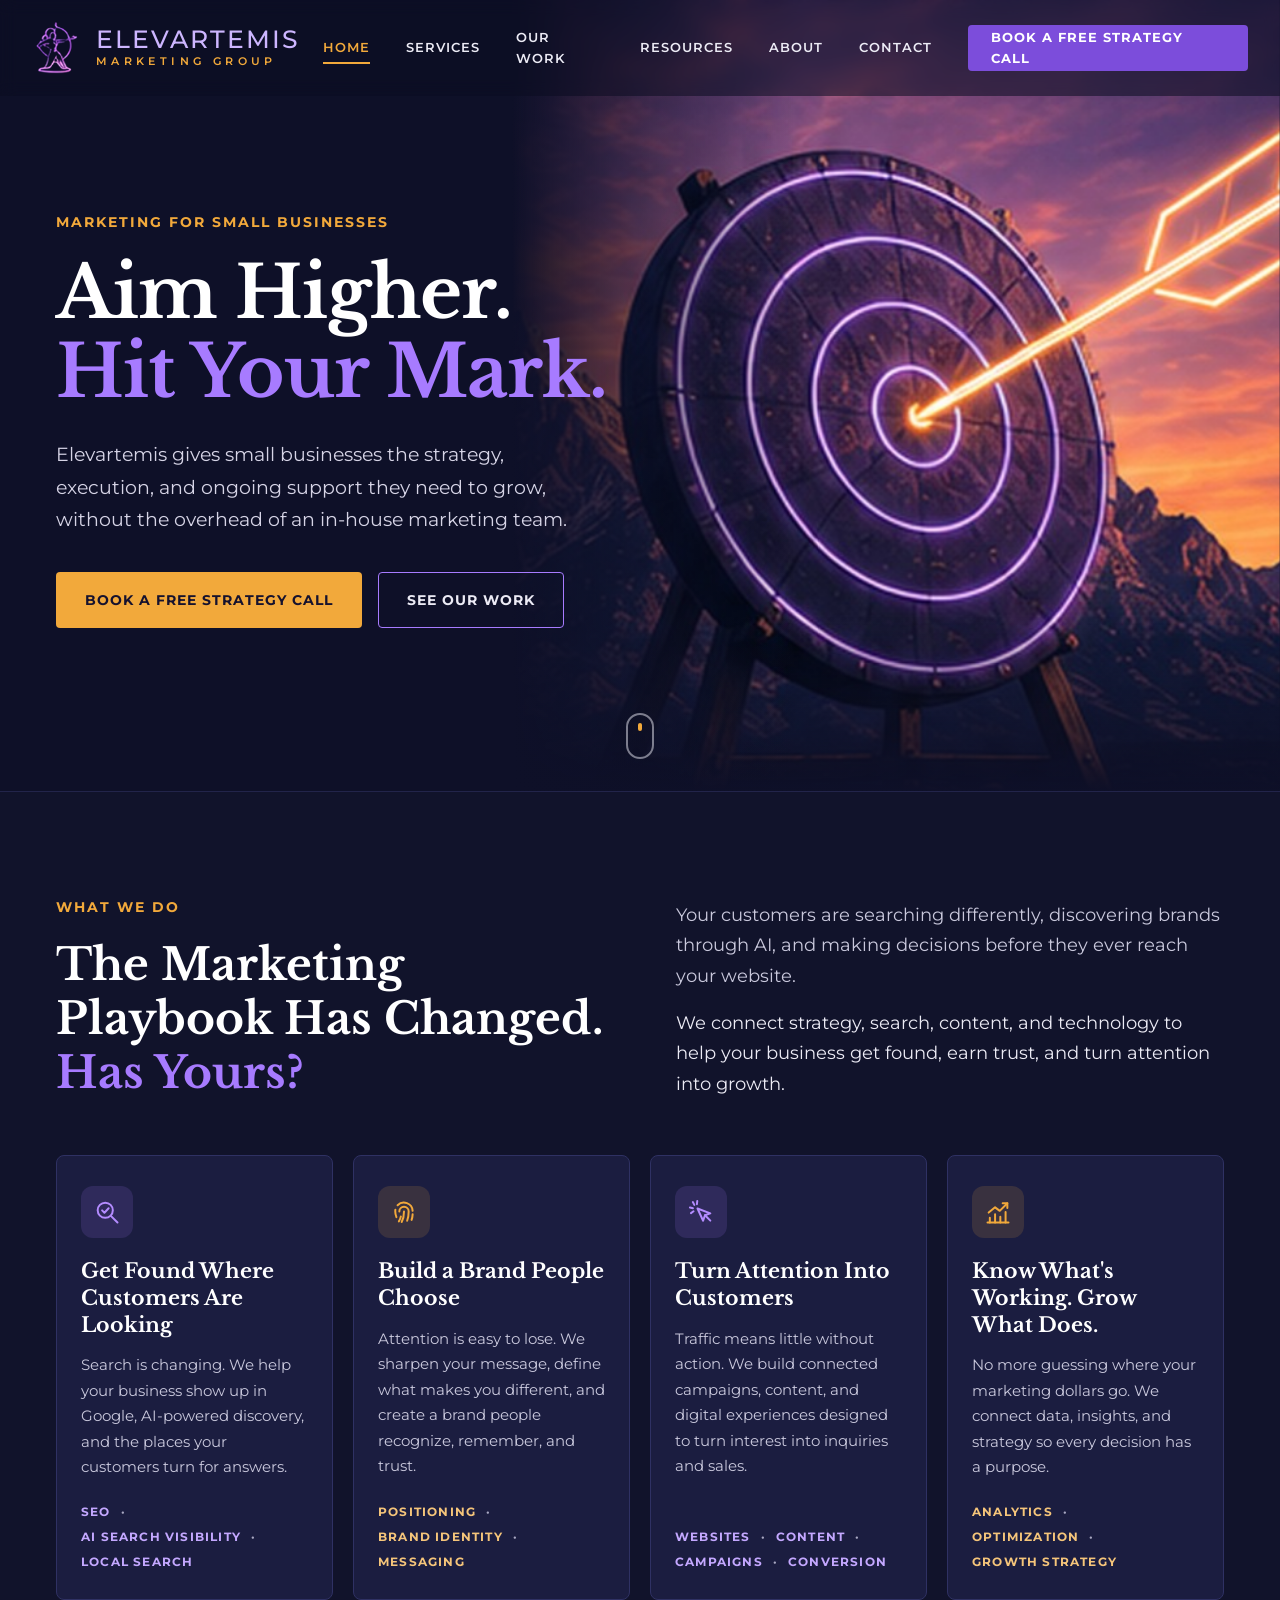
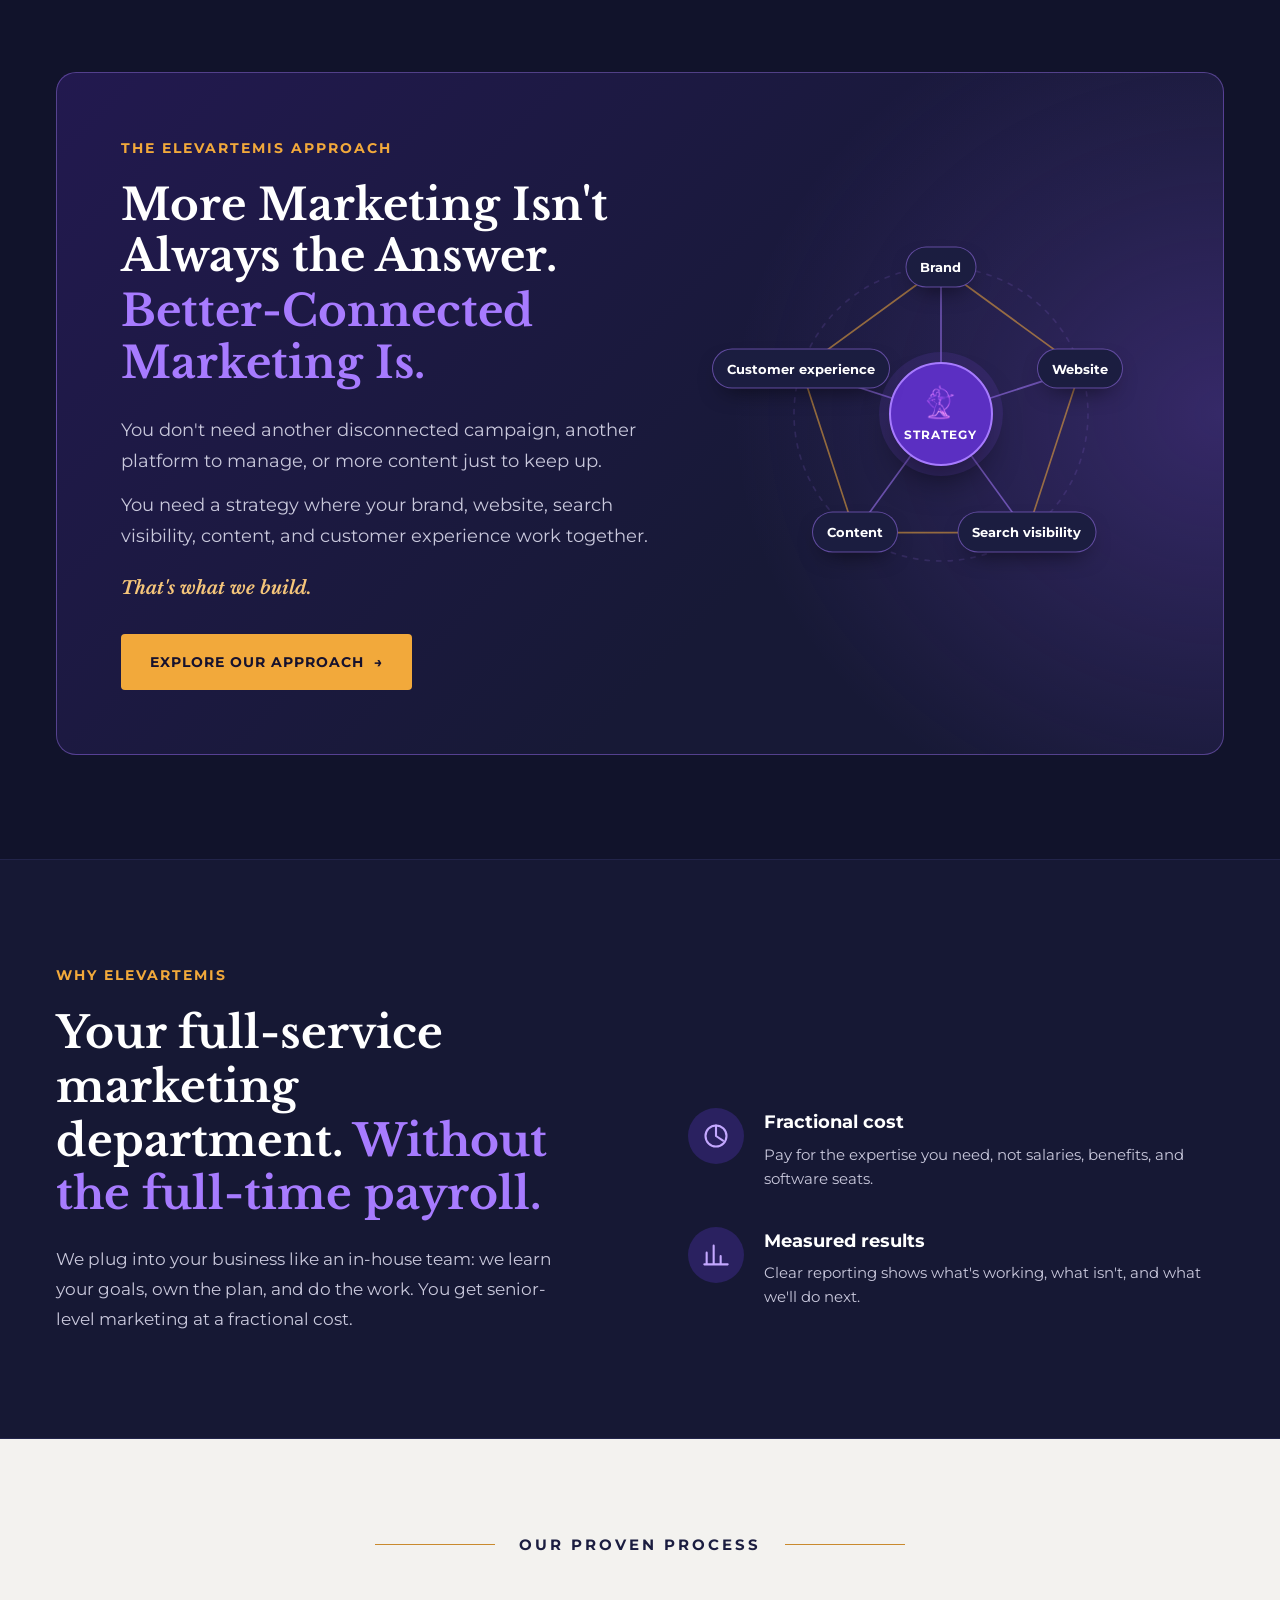
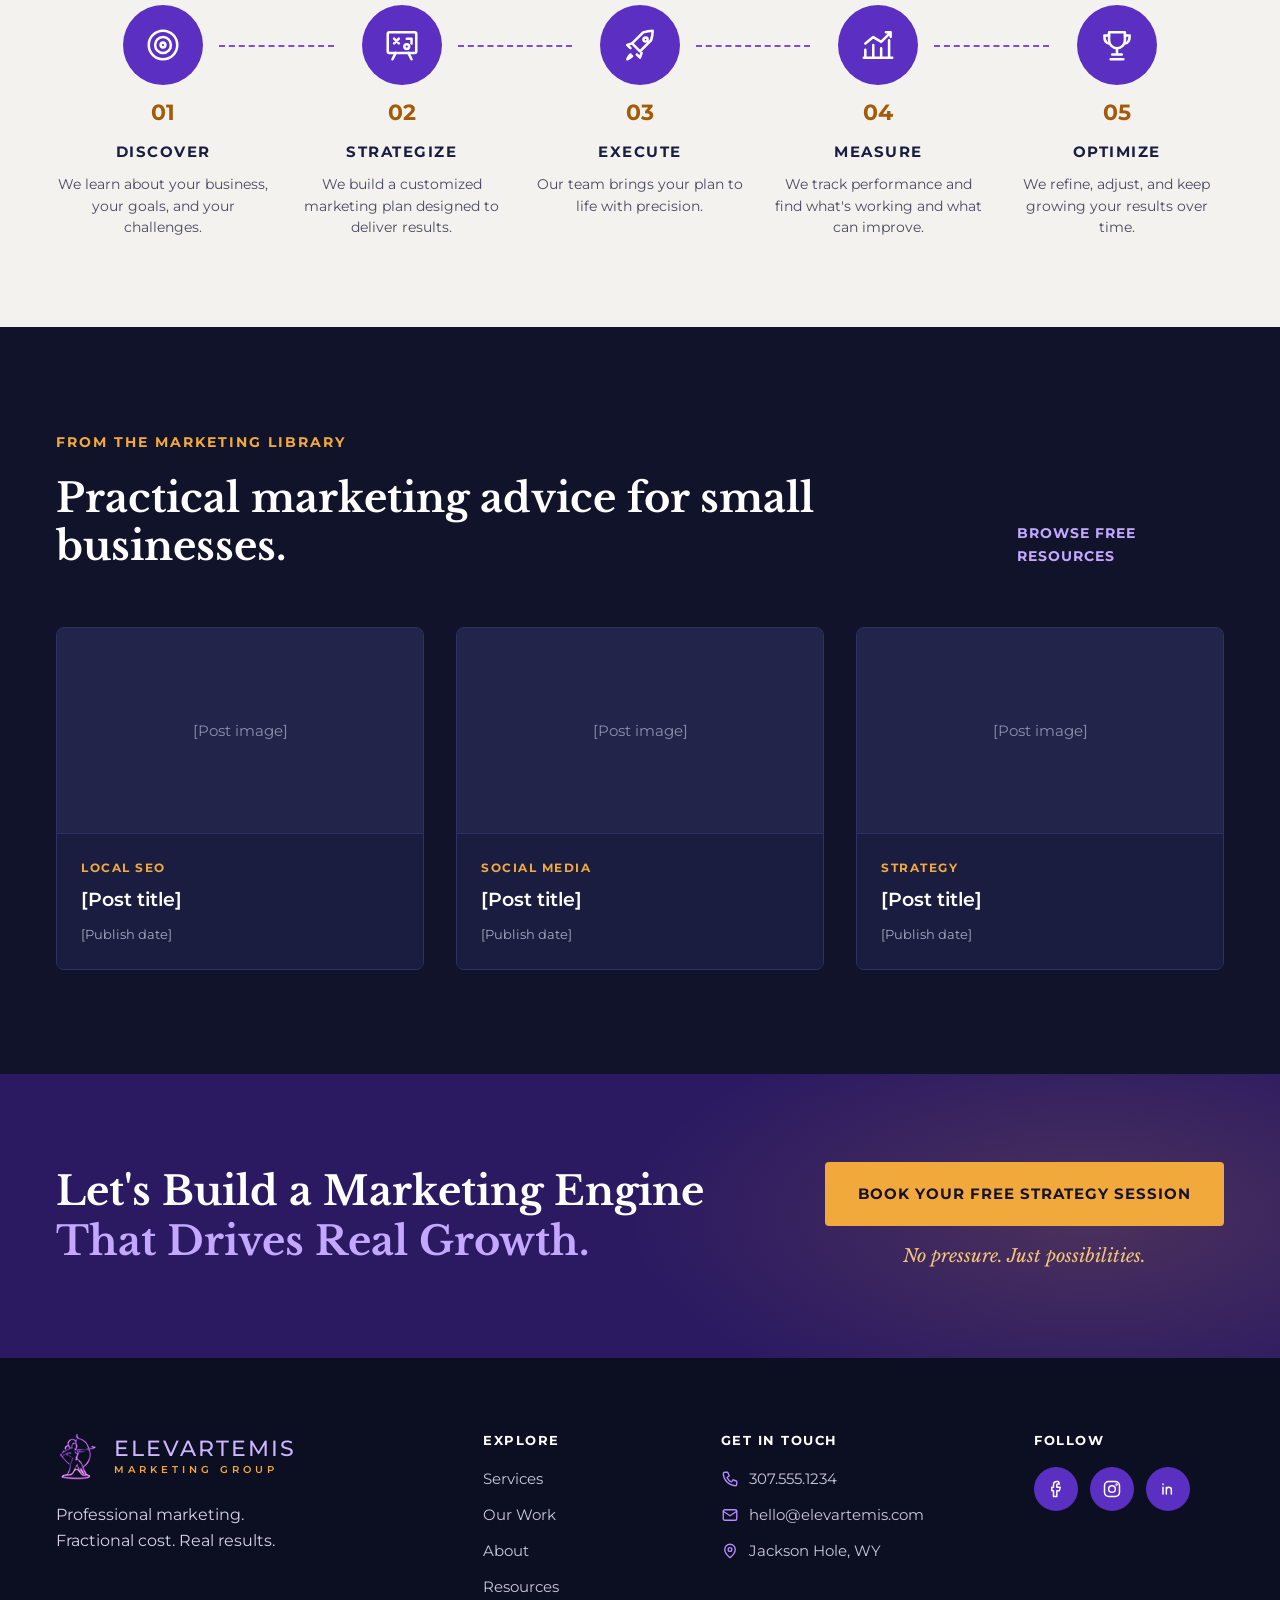
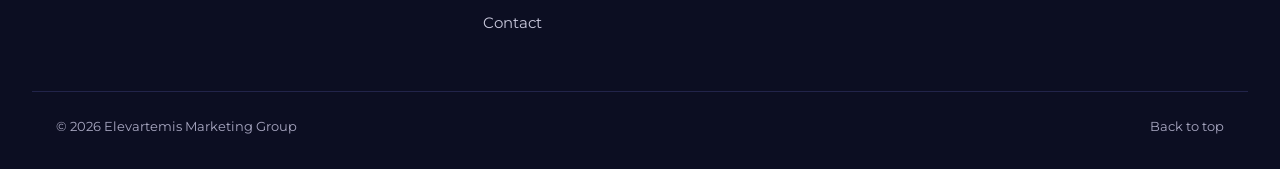
==== index.html @ e8a8d998 "Home: remove archer from the closing CTA Drops the archer image from the home page CTA and removes t" ====
<!doctype html>
<html lang="en">
<head>
  <meta charset="utf-8">
  <meta name="viewport" content="width=device-width, initial-scale=1">
  <title>Elevartemis Marketing Group | Fractional Marketing for Small Businesses</title>
  <meta name="description" content="Elevartemis is the full-service marketing department small businesses need: strategy, execution, and ongoing support without the full-time payroll.">
  <link rel="icon" href="images/logo.png">
  <link rel="preconnect" href="https://fonts.googleapis.com">
  <link rel="preconnect" href="https://fonts.gstatic.com" crossorigin>
  <link href="https://fonts.googleapis.com/css2?family=Libre+Baskerville:ital,wght@0,400;0,700;1,400&family=Montserrat:wght@400;500;600;700&display=swap" rel="stylesheet">
  <link rel="stylesheet" href="css/styles.css">
  <link rel="stylesheet" href="css/work.css">
  <script>document.documentElement.classList.add('js');</script>
</head>
<body data-page="home">
  <a class="skip-link" href="#main">Skip to content</a>

  <!-- ============ HEADER ============ -->
  <header class="site-header" id="siteHeader">
    <div class="header-inner">
      <a class="brand" href="#top" aria-label="Elevartemis Marketing Group home">
        <img src="images/logo.png" alt="" width="50" height="58">
        <span class="brand-text">
          <span class="brand-name">Elevartemis</span>
          <span class="brand-sub">MARKETING GROUP</span>
        </span>
      </a>

      <button class="menu-toggle" id="menuToggle" aria-expanded="false" aria-controls="mainNav" aria-label="Open menu">
        <span></span><span></span><span></span>
      </button>

      <nav class="main-nav" id="mainNav" aria-label="Main">
        <a href="#top" class="nav-link is-active" aria-current="page">Home</a>
        <a href="services.html" class="nav-link">Services</a>
        <a href="work.html" class="nav-link">Our Work</a>
        <a href="resources.html" class="nav-link">Resources</a>
        <a href="about.html" class="nav-link">About</a>
        <a href="contact.html" class="nav-link">Contact</a>
        <a href="contact.html" class="btn btn-purple nav-cta">Book a free strategy call</a>
      </nav>
    </div>
  </header>

  <main id="main">
    <!-- ============ HERO ============ -->
    <section class="hero" id="top">
      <div class="hero-media" aria-hidden="true">
        <img src="images/hero.jpg" alt="" id="heroImg">
      </div>
      <div class="hero-shade" aria-hidden="true"></div>

      <div class="container hero-content">
        <p class="eyebrow hero-anim" style="--d:0">Marketing for small businesses</p>
        <h1 class="hero-title">
          <span class="hero-line hero-anim" style="--d:1">Aim Higher.</span>
          <span class="hero-line accent hero-anim" style="--d:2">Hit Your Mark.</span>
        </h1>
        <p class="hero-text hero-anim" style="--d:3">Elevartemis gives small businesses the strategy, execution, and ongoing support they need to grow, without the overhead of an in-house marketing team.</p>
        <div class="hero-actions hero-anim" style="--d:4">
          <a href="contact.html" class="btn btn-orange btn-lg">Book a free strategy call</a>
          <a href="work.html" class="btn btn-outline btn-lg">See our work</a>
        </div>
      </div>

      <a href="#services" class="scroll-cue" aria-label="Scroll to services">
        <span></span>
      </a>
    </section>

    <!-- ============ TRUST STRIP (hidden for now) ============
         To bring it back: delete these four lines and the
         "END TRUST STRIP" line at the bottom, then replace each
         [Client logo] with <img src="images/client-name.png" alt="Client name">.
    <section class="trust" aria-label="Clients">
      <div class="container trust-inner">
        <p class="trust-label" data-reveal>Trusted by growing businesses across [YOUR REGION]</p>
        <ul class="logo-row">
          <li class="logo-slot" data-reveal style="--d:1">[Client logo]</li>
          <li class="logo-slot" data-reveal style="--d:2">[Client logo]</li>
          <li class="logo-slot" data-reveal style="--d:3">[Client logo]</li>
          <li class="logo-slot" data-reveal style="--d:4">[Client logo]</li>
          <li class="logo-slot" data-reveal style="--d:5">[Client logo]</li>
        </ul>
      </div>
    </section>
    ============ END TRUST STRIP ============ -->

    <!-- ============ WHAT WE DO ============ -->
    <section class="section services" id="services">
      <div class="container">
        <div class="wwd-head">
          <div data-reveal>
            <p class="eyebrow">What we do</p>
            <h2 class="section-title lg">The Marketing Playbook Has Changed. <span class="accent">Has Yours?</span></h2>
          </div>
          <div class="wwd-copy" data-reveal style="--d:1">
            <p>Your customers are searching differently, discovering brands through AI, and making decisions before they ever reach your website.</p>
            <p>We connect strategy, search, content, and technology to help your business get found, earn trust, and turn attention into growth.</p>
          </div>
        </div>

        <div class="outcome-grid">
          <article class="card outcome-card" data-reveal style="--d:1">
            <span class="outcome-icon"><svg viewBox="0 0 24 24" aria-hidden="true"><circle cx="10.5" cy="10.5" r="6.5"/><path d="M15.5 15.5L21 21"/><path d="M7.8 10.6l2 2 3.6-3.8"/></svg></span>
            <h3>Get Found Where Customers Are Looking</h3>
            <p>Search is changing. We help your business show up in Google, AI-powered discovery, and the places your customers turn for answers.</p>
            <ul class="outcome-tags" aria-label="Expertise"><li>SEO</li><li>AI Search Visibility</li><li>Local Search</li></ul>
          </article>
          <article class="card outcome-card warm" data-reveal style="--d:2">
            <span class="outcome-icon"><svg viewBox="0 0 24 24" aria-hidden="true"><path d="M6.5 6.2A7.5 7.5 0 0 1 19.4 11"/><path d="M4.6 10a7.4 7.4 0 0 0-.1 1.4c0 2 .4 3.6 1 5"/><path d="M8 11.5a4 4 0 0 1 8 0c0 3-.4 5.6-1.3 8"/><path d="M12 11.5c0 3.6-.6 6.5-2 9"/><path d="M19.4 14c-.1 1.8-.4 3.4-.9 4.8"/><path d="M9.3 15.8c-.3 1.6-.9 3-1.7 4.2"/></svg></span>
            <h3>Build a Brand People Choose</h3>
            <p>Attention is easy to lose. We sharpen your message, define what makes you different, and create a brand people recognize, remember, and trust.</p>
            <ul class="outcome-tags" aria-label="Expertise"><li>Positioning</li><li>Brand Identity</li><li>Messaging</li></ul>
          </article>
          <article class="card outcome-card" data-reveal style="--d:3">
            <span class="outcome-icon"><svg viewBox="0 0 24 24" aria-hidden="true"><path d="M9 9l11 4.2-4.6 1.6L13.8 19.5z"/><path d="M15.4 14.8L20 19.4"/><path d="M5 3.5l1.3 2.4M2.5 8.2l2.6.6M8.8 2.6l-.3 2.7M3.4 13l2.2-1.6"/></svg></span>
            <h3>Turn Attention Into Customers</h3>
            <p>Traffic means little without action. We build connected campaigns, content, and digital experiences designed to turn interest into inquiries and sales.</p>
            <ul class="outcome-tags" aria-label="Expertise"><li>Websites</li><li>Content</li><li>Campaigns</li><li>Conversion</li></ul>
          </article>
          <article class="card outcome-card warm" data-reveal style="--d:4">
            <span class="outcome-icon"><svg viewBox="0 0 24 24" aria-hidden="true"><path d="M3 21h18"/><path d="M5 21v-4M9.5 21v-7M14 21v-5M18.5 21v-9"/><path d="M4 12.5l5.5-4.5 4 3L20 4.5"/><path d="M16 4.5h4v4"/></svg></span>
            <h3>Know What's Working. Grow What Does.</h3>
            <p>No more guessing where your marketing dollars go. We connect data, insights, and strategy so every decision has a purpose.</p>
            <ul class="outcome-tags" aria-label="Expertise"><li>Analytics</li><li>Optimization</li><li>Growth Strategy</li></ul>
          </article>
        </div>

        <!-- The Elevartemis approach -->
        <div class="approach" data-reveal>
          <div class="approach-copy">
            <p class="eyebrow">The Elevartemis approach</p>
            <h2 class="approach-title">More Marketing Isn't Always the Answer. <span class="accent">Better-Connected Marketing&nbsp;Is.</span></h2>
            <p>You don't need another disconnected campaign, another platform to manage, or more content just to keep up.</p>
            <p>You need a strategy where your brand, website, search visibility, content, and customer experience work together.</p>
            <p class="approach-punch">That's what we build.</p>
            <a href="services.html" class="btn btn-orange btn-lg approach-btn">Explore Our Approach <span aria-hidden="true">&rarr;</span></a>
          </div>

          <div class="approach-visual" aria-hidden="true">
            <svg class="approach-lines" viewBox="0 0 400 400">
              <circle class="orbit" cx="200" cy="200" r="140"/>
              <path d="M200 200 L200 60"/><path d="M200 200 L333 157"/><path d="M200 200 L282 313"/>
              <path d="M200 200 L118 313"/><path d="M200 200 L67 157"/>
              <path class="ring" d="M200 60 L333 157 L282 313 L118 313 L67 157 Z"/>
            </svg>
            <span class="node n-center"><img src="images/logo.png" alt=""><b>Strategy</b></span>
            <span class="node n1">Brand</span>
            <span class="node n2">Website</span>
            <span class="node n3">Search visibility</span>
            <span class="node n4">Content</span>
            <span class="node n5">Customer experience</span>
          </div>
        </div>
      </div>
    </section>

    <!-- ============ WHY US ============ -->
    <section class="section why" id="about">
      <div class="container why-grid">
        <div class="why-copy" data-reveal>
          <p class="eyebrow">Why Elevartemis</p>
          <h2 class="section-title lg">Your full-service marketing department.<span class="accent"> Without the full-time payroll.</span></h2>
          <p class="lead">We plug into your business like an in-house team: we learn your goals, own the plan, and do the work. You get senior-level marketing at a fractional cost.</p>
        </div>
        <ul class="why-list">
          <li data-reveal style="--d:1">
            <span class="why-icon" aria-hidden="true"><svg viewBox="0 0 24 24"><circle cx="12" cy="8" r="4"/><path d="M4 21c1-4 4-6 8-6s7 2 8 6"/></svg></span>
            <div><h3>One accountable partner</h3><p>No juggling freelancers. One team owns your strategy and every channel.</p></div>
          </li>
          <li data-reveal style="--d:2">
            <span class="why-icon" aria-hidden="true"><svg viewBox="0 0 24 24"><circle cx="12" cy="12" r="9"/><path d="M12 3v9l6 4"/></svg></span>
            <div><h3>Fractional cost</h3><p>Pay for the expertise you need, not salaries, benefits, and software seats.</p></div>
          </li>
          <li data-reveal style="--d:3">
            <span class="why-icon" aria-hidden="true"><svg viewBox="0 0 24 24"><path d="M4 20V10M10 20V4M16 20v-7M22 20H2"/></svg></span>
            <div><h3>Measured results</h3><p>Clear reporting shows what's working, what isn't, and what we'll do next.</p></div>
          </li>
        </ul>
      </div>
    </section>

    <!-- ============ PROCESS ============ -->
    <section class="section process" aria-labelledby="processTitle">
      <div class="container">
        <div class="section-head center" data-reveal>
          <h2 class="rule-label dark" id="processTitle">Our proven process</h2>
        </div>
        <ol class="process-steps" id="processSteps">
          <li class="step" style="--i:0">
            <span class="step-circle"><svg viewBox="0 0 24 24" aria-hidden="true"><circle cx="12" cy="12" r="9"/><circle cx="12" cy="12" r="5"/><circle cx="12" cy="12" r="1.5"/></svg></span>
            <span class="step-num">01</span>
            <h3>Discover</h3>
            <p>We learn about your business, your goals, and your challenges.</p>
          </li>
          <li class="step" style="--i:1">
            <span class="step-circle"><svg viewBox="0 0 24 24" aria-hidden="true"><rect x="3" y="4" width="18" height="13" rx="1"/><path d="M8 17l-2 4M16 17l2 4M7 8l3 3M10 8l-3 3M15 8h3v3"/><circle cx="15" cy="13" r="1.5"/></svg></span>
            <span class="step-num">02</span>
            <h3>Strategize</h3>
            <p>We build a customized marketing plan designed to deliver results.</p>
          </li>
          <li class="step" style="--i:2">
            <span class="step-circle"><svg viewBox="0 0 24 24" aria-hidden="true"><path d="M14 4c3-1 6-1 6-1s0 3-1 6l-7 7-5-5z"/><path d="M7 11l-3 1 2 2M13 17l-1 3-2-2M6 18c-1 1-2 3-2 3s2-1 3-2"/><circle cx="15.5" cy="8.5" r="1.3"/></svg></span>
            <span class="step-num">03</span>
            <h3>Execute</h3>
            <p>Our team brings your plan to life with precision.</p>
          </li>
          <li class="step" style="--i:3">
            <span class="step-circle"><svg viewBox="0 0 24 24" aria-hidden="true"><path d="M4 20v-5M9 20v-8M14 20v-6M19 20V9M3 20h18M4 11l5-4 5 3 6-6M17 4h3v3"/></svg></span>
            <span class="step-num">04</span>
            <h3>Measure</h3>
            <p>We track performance and find what's working and what can improve.</p>
          </li>
          <li class="step" style="--i:4">
            <span class="step-circle"><svg viewBox="0 0 24 24" aria-hidden="true"><path d="M7 4h10v5a5 5 0 0 1-10 0z"/><path d="M7 6H4c0 3 1 5 3 5M17 6h3c0 3-1 5-3 5M12 14v4M8 21h8M9 18h6"/></svg></span>
            <span class="step-num">05</span>
            <h3>Optimize</h3>
            <p>We refine, adjust, and keep growing your results over time.</p>
          </li>
        </ol>
      </div>
    </section>

    <!-- HIDDEN FOR NOW (Nov 2026): Our Work preview and testimonial. Saved for later; restore once
    client work and testimonials are ready.
    ============ OUR WORK PREVIEW ============
    <section class="section work built" id="work">
      <div class="container">
        <div class="section-head split" data-reveal>
          <div>
            <p class="eyebrow">Our work</p>
            <h2 class="section-title">A few things we've built.</h2>
          </div>
          <a href="work.html" class="text-link">View Our Work &rarr;</a>
        </div>
        <div class="built-grid">
          <a href="work.html#websites" class="built-card built-main" data-reveal style="--d:1">
            <div class="browser" aria-hidden="true">
              <div class="browser-bar"><i></i><i></i><i></i><span>elevartemis.com</span></div>
              <div class="browser-screen"><img src="images/work-elevartemis-desktop.jpg" alt="" class="scroll-shot"></div>
            </div>
            <div class="built-info">
              <span class="built-cat">Website</span>
              <h3>Elevartemis brand website</h3>
              <p>Positioning, messaging, and a mobile-first build with one clear next step.</p>
            </div>
          </a>
          <a href="work.html#social" class="built-card" data-reveal style="--d:2">
            <div class="built-img square"><img src="images/preview-social.jpg" alt="" loading="lazy"></div>
            <div class="built-info">
              <span class="built-cat">Social &amp; content</span>
              <h3>A cohesive content system</h3>
              <p>Four content pillars, one visual language.</p>
            </div>
          </a>
          <a href="work.html#campaigns" class="built-card" data-reveal style="--d:3">
            <div class="built-img"><img src="images/preview-campaign.jpg" alt="" loading="lazy"></div>
            <div class="built-info">
              <span class="built-cat">Campaign</span>
              <h3>"Aim Higher" campaign</h3>
              <p>Landing page, email, ads, calendar, and reporting.</p>
            </div>
          </a>
        </div>
        <div class="built-cta" data-reveal>
          <a href="work.html" class="btn btn-outline btn-lg">View Our Work &rarr;</a>
        </div>
      </div>
    </section>

    ============ TESTIMONIAL ============
    <section class="section testimonial" aria-label="Client testimonial">
      <figure class="container narrow" data-reveal>
        <svg class="quote-mark" viewBox="0 0 48 36" aria-hidden="true"><path d="M0 36V20C0 9 6 2 18 0l2 5C13 7 10 11 10 17h9v19zM28 36V20C28 9 34 2 46 0l2 5c-7 2-10 6-10 12h9v19z"/></svg>
        <blockquote>[Client testimonial: one or two sentences about the results you delivered and what it was like to work with you.]</blockquote>
        <figcaption>[Client name], [Title], [Company]</figcaption>
      </figure>
    </section>
    ============ END HIDDEN SECTIONS ============ -->

    <!-- ============ BLOG ============ -->
    <section class="section blog" id="blog">
      <div class="container">
        <div class="section-head split" data-reveal>
          <div>
            <p class="eyebrow">From the Marketing Library</p>
            <h2 class="section-title">Practical marketing advice for small businesses.</h2>
          </div>
          <a href="resources.html#library" class="text-link">Browse free resources</a>
        </div>
        <div class="blog-grid">
          <a href="resources.html#library" class="card post-card" data-reveal style="--d:1">
            <div class="media-placeholder">[Post image]</div>
            <div class="post-body"><span class="post-cat">Local SEO</span><h3>[Post title]</h3><span class="post-date">[Publish date]</span></div>
          </a>
          <a href="resources.html#library" class="card post-card" data-reveal style="--d:2">
            <div class="media-placeholder">[Post image]</div>
            <div class="post-body"><span class="post-cat">Social Media</span><h3>[Post title]</h3><span class="post-date">[Publish date]</span></div>
          </a>
          <a href="resources.html#library" class="card post-card" data-reveal style="--d:3">
            <div class="media-placeholder">[Post image]</div>
            <div class="post-body"><span class="post-cat">Strategy</span><h3>[Post title]</h3><span class="post-date">[Publish date]</span></div>
          </a>
        </div>
      </div>
    </section>

    <!-- ============ CTA ============ -->
    <section class="cta cta-plain" id="contact">
      <div class="container cta-inner">
        <h2 class="cta-title" data-reveal>Let's Build a Marketing Engine <span class="accent">That Drives Real Growth.</span></h2>
        <div class="cta-actions" data-reveal style="--d:2">
          <a href="contact.html" class="btn btn-orange btn-xl">Book your free strategy session</a>
          <p class="cta-note">No pressure. Just possibilities.</p>
        </div>
      </div>
    </section>
  </main>

  <!-- ============ FOOTER ============ -->
  <footer class="site-footer">
    <div class="container footer-grid">
      <div class="footer-brand">
        <a class="brand" href="#top" aria-label="Elevartemis Marketing Group home">
          <img src="images/logo.png" alt="" width="44" height="52">
          <span class="brand-text">
            <span class="brand-name">Elevartemis</span>
            <span class="brand-sub">MARKETING GROUP</span>
          </span>
        </a>
        <p>Professional marketing.<br>Fractional cost. Real results.</p>
      </div>
      <nav class="footer-col" aria-label="Footer">
        <h2 class="footer-heading">Explore</h2>
        <a href="services.html">Services</a>
        <a href="work.html">Our Work</a>
        <a href="about.html">About</a>
        <a href="resources.html">Resources</a>
        <a href="contact.html">Contact</a>
      </nav>
      <div class="footer-col">
        <h2 class="footer-heading">Get in touch</h2>
        <a href="tel:3075551234" class="contact-line"><svg viewBox="0 0 24 24" aria-hidden="true"><path d="M5 3h4l2 5-3 2a12 12 0 0 0 6 6l2-3 5 2v4a2 2 0 0 1-2 2A17 17 0 0 1 3 5a2 2 0 0 1 2-2z"/></svg>307.555.1234</a>
        <a href="mailto:hello@elevartemis.com" class="contact-line"><svg viewBox="0 0 24 24" aria-hidden="true"><rect x="3" y="5" width="18" height="14" rx="2"/><path d="M3 7l9 6 9-6"/></svg>hello@elevartemis.com</a>
        <span class="contact-line"><svg viewBox="0 0 24 24" aria-hidden="true"><path d="M12 21s-7-6-7-11a7 7 0 0 1 14 0c0 5-7 11-7 11z"/><circle cx="12" cy="10" r="2.5"/></svg>Jackson Hole, WY</span>
      </div>
      <div class="footer-col">
        <h2 class="footer-heading">Follow</h2>
        <div class="socials">
          <a href="#" aria-label="Elevartemis on Facebook"><svg viewBox="0 0 24 24" aria-hidden="true"><path d="M15 3h-2a4 4 0 0 0-4 4v3H7v4h2v7h4v-7h3l1-4h-4V7a1 1 0 0 1 1-1h2z"/></svg></a>
          <a href="#" aria-label="Elevartemis on Instagram"><svg viewBox="0 0 24 24" aria-hidden="true"><rect x="3" y="3" width="18" height="18" rx="5"/><circle cx="12" cy="12" r="4"/><circle cx="17.5" cy="6.5" r="0.6"/></svg></a>
          <a href="#" aria-label="Elevartemis on LinkedIn"><svg viewBox="0 0 24 24" aria-hidden="true"><path d="M6 10v8M6 6v.5M10 18v-8M10 13a3 3 0 0 1 6 0v5"/></svg></a>
        </div>
      </div>
    </div>
    <div class="container footer-bottom">
      <span>© <span id="year">2026</span> Elevartemis Marketing Group</span>
      <a href="#top" class="back-to-top">Back to top</a>
    </div>
  </footer>

  <script src="js/main.js"></script>
  <script src="js/work.js"></script>
</body>
</html>
---- css/styles.css ----
/* =========================================================
   Elevartemis Marketing Group — Home page styles
   ========================================================= */

:root {
  --navy-900: #0C0E22;
  --navy-800: #0E1028;
  --navy-700: #11132B;
  --navy-600: #161834;
  --card:     #1B1D40;
  --card-2:   #22244A;
  --line:     #2F3163;
  --line-soft:#22244A;

  --purple:        #7C4DDB;
  --purple-deep:   #5B2FC2;
  --purple-bright: #A77BFF;
  --lavender:      #C4A8FF;
  --lavender-2:    #CDB6FF;

  --orange:      #F2A93B;
  --orange-soft: #F5C57A;
  --orange-dark: #A45A06;   /* for text on light backgrounds */
  --rule:        #C98A2E;

  --text:       #ECEBF5;
  --text-soft:  #C9C8DC;
  --text-muted: #A9A8C2;
  --paper:      #F3F2EF;
  --ink:        #1B1D40;
  --ink-soft:   #4A4960;

  --serif: "Libre Baskerville", Georgia, "Times New Roman", serif;
  --sans:  Montserrat, "Helvetica Neue", Helvetica, Arial, sans-serif;

  --radius: 8px;
  --ease-out: cubic-bezier(.22, 1, .36, 1);
  --header-h: 96px;
}

/* ---------- Base ---------- */
*, *::before, *::after { box-sizing: border-box; }
html { scroll-behavior: smooth; scroll-padding-top: 80px; }
body {
  margin: 0;
  background: var(--navy-700);
  color: var(--text);
  font-family: var(--sans);
  font-size: 16px;
  line-height: 1.6;
  -webkit-font-smoothing: antialiased;
}
img { max-width: 100%; display: block; }
h1, h2, h3, p { margin: 0; }
a { color: var(--lavender); }
a:hover { color: #E2D4FF; }
:focus-visible { outline: 2px solid var(--orange); outline-offset: 3px; border-radius: 2px; }

.container { width: 100%; max-width: 1216px; margin: 0 auto; padding: 0 24px; }
.container.narrow { max-width: 900px; }
.accent { color: var(--purple-bright); }

.skip-link {
  position: absolute; left: 16px; top: -60px; z-index: 200;
  background: var(--orange); color: var(--navy-900);
  padding: 12px 18px; border-radius: 4px; font-weight: 700; text-decoration: none;
  transition: top .2s;
}
.skip-link:focus { top: 16px; }

/* ---------- Buttons ---------- */
.btn {
  display: inline-flex; align-items: center; justify-content: center;
  min-height: 46px; padding: 0 22px;
  border-radius: 4px; border: 1.5px solid transparent;
  font-family: var(--sans); font-size: 13px; font-weight: 700;
  letter-spacing: 1px; text-transform: uppercase; text-decoration: none;
  cursor: pointer; position: relative; overflow: hidden;
  transition: transform .25s var(--ease-out), background-color .25s, border-color .25s, color .25s, box-shadow .25s;
}
.btn:hover { transform: translateY(-2px); }
.btn:active { transform: translateY(0); }
.btn-lg { min-height: 56px; padding: 0 28px; font-size: 14px; }
.btn-xl { min-height: 64px; padding: 0 32px; font-size: 15px; }

.btn-purple { background: var(--purple); color: #fff; }
.btn-purple:hover { background: #8C5FE8; color: #fff; box-shadow: 0 10px 24px -10px rgba(124, 77, 219, .8); }

.btn-orange { background: var(--orange); color: #16122E; }
.btn-orange:hover { background: #F7B955; color: #16122E; box-shadow: 0 12px 28px -10px rgba(242, 169, 59, .75); }

.btn-outline { border-color: var(--purple-bright); color: var(--text); background: transparent; }
.btn-outline:hover { background: rgba(167, 123, 255, .12); color: #fff; }

/* Light sweep across orange buttons on hover */
.btn-orange::after {
  content: ""; position: absolute; top: 0; left: -60%; width: 40%; height: 100%;
  background: linear-gradient(100deg, transparent, rgba(255,255,255,.45), transparent);
  transform: skewX(-20deg);
}
.btn-orange:hover::after { animation: sweep .8s var(--ease-out); }
@keyframes sweep { to { left: 130%; } }

.text-link {
  font-size: 14px; font-weight: 700; letter-spacing: 1px; text-transform: uppercase;
  color: var(--lavender); text-decoration: none;
  background: linear-gradient(currentColor, currentColor) left bottom / 0 1.5px no-repeat;
  padding-bottom: 4px; transition: background-size .35s var(--ease-out);
}
.text-link:hover { background-size: 100% 1.5px; }

/* ---------- Header ---------- */
.site-header {
  position: fixed; inset: 0 0 auto 0; z-index: 100;
  height: var(--header-h);
  background: rgba(12, 14, 34, .55);
  backdrop-filter: blur(8px);
  -webkit-backdrop-filter: blur(8px);
  border-bottom: 1px solid transparent;
  transition: height .35s var(--ease-out), background-color .35s, border-color .35s, box-shadow .35s;
}
.site-header.is-scrolled {
  height: 72px;
  background: rgba(12, 14, 34, .94);
  border-bottom-color: var(--line-soft);
  box-shadow: 0 10px 30px -18px rgba(0,0,0,.8);
}
.header-inner {
  height: 100%; max-width: 1360px; margin: 0 auto; padding: 0 32px;
  display: flex; align-items: center; justify-content: space-between; gap: 24px;
}

.brand { display: flex; align-items: center; gap: 14px; text-decoration: none; }
.brand img { width: 50px; height: 58px; object-fit: contain; transition: transform .35s var(--ease-out); }
.site-header.is-scrolled .brand img { transform: scale(.82); }
.brand-text { display: flex; flex-direction: column; gap: 5px; }
.brand-name { text-transform: uppercase; font-size: 25px; font-weight: 500; letter-spacing: 2px; color: var(--lavender-2); line-height: 1; }
.brand-sub { font-size: 10.5px; font-weight: 600; letter-spacing: 4.4px; color: var(--orange); line-height: 1; }

.main-nav { display: flex; align-items: center; gap: 36px; }
.nav-link {
  position: relative; font-size: 13px; font-weight: 600; letter-spacing: 1px;
  text-transform: uppercase; color: var(--text); text-decoration: none; padding: 6px 0;
}
.nav-link::after {
  content: ""; position: absolute; left: 0; bottom: 0; width: 100%; height: 2px;
  background: var(--orange); transform: scaleX(0); transform-origin: left;
  transition: transform .35s var(--ease-out);
}
.nav-link:hover { color: #fff; }
.nav-link:hover::after, .nav-link.is-active::after { transform: scaleX(1); }
.nav-link.is-active { color: var(--orange); }

.menu-toggle {
  display: none; width: 48px; height: 48px; padding: 12px;
  background: transparent; border: 0; cursor: pointer;
  flex-direction: column; justify-content: space-between;
}
.menu-toggle span {
  display: block; height: 2px; width: 100%; background: var(--text); border-radius: 2px;
  transition: transform .3s var(--ease-out), opacity .2s;
}
.menu-toggle[aria-expanded="true"] span:nth-child(1) { transform: translateY(10px) rotate(45deg); }
.menu-toggle[aria-expanded="true"] span:nth-child(2) { opacity: 0; }
.menu-toggle[aria-expanded="true"] span:nth-child(3) { transform: translateY(-10px) rotate(-45deg); }

/* ---------- Hero ---------- */
.hero {
  position: relative; min-height: clamp(640px, 88vh, 820px);
  display: flex; align-items: center;
  padding: calc(var(--header-h) + 48px) 0 96px;
  background: var(--navy-800); overflow: hidden;
  border-bottom: 1px solid var(--line-soft);
}
.hero-media { position: absolute; top: 0; right: 0; width: 62%; height: 100%; }
.hero-media img {
  width: 100%; height: 112%; object-fit: cover; object-position: 42% 50%;
  will-change: transform;
}
.hero-shade {
  position: absolute; inset: 0;
  background:
    linear-gradient(90deg, var(--navy-800) 0%, var(--navy-800) 40%, rgba(14,16,40,.55) 50%, rgba(14,16,40,0) 62%),
    linear-gradient(0deg, var(--navy-800) 0%, rgba(14,16,40,0) 22%);
}
.hero-content { position: relative; z-index: 2; }
.hero-content > * { max-width: 620px; }

.eyebrow {
  font-size: 14px; font-weight: 700; letter-spacing: 2px; text-transform: uppercase;
  color: var(--orange); margin-bottom: 20px;
}
.hero-title {
  font-family: var(--serif); font-weight: 700;
  font-size: clamp(44px, 6vw, 72px); line-height: 1.1; letter-spacing: -1px; color: #fff;
  margin-bottom: 28px;
}
.hero-line { display: block; }
.hero-text { font-size: clamp(17px, 1.5vw, 19px); line-height: 1.7; color: #D6D4E6; max-width: 540px; margin-bottom: 36px; }
.hero-actions { display: flex; flex-wrap: wrap; gap: 16px; }

.scroll-cue {
  position: absolute; left: 50%; bottom: 32px; z-index: 2;
  width: 28px; height: 46px; margin-left: -14px;
  border: 2px solid rgba(236, 235, 245, .5); border-radius: 14px;
}
.scroll-cue span {
  position: absolute; left: 50%; top: 8px; width: 4px; height: 8px; margin-left: -2px;
  background: var(--orange); border-radius: 2px;
  animation: cue 1.8s var(--ease-out) infinite;
}
@keyframes cue {
  0%   { transform: translateY(0); opacity: 0; }
  30%  { opacity: 1; }
  100% { transform: translateY(16px); opacity: 0; }
}

/* Hero entrance (runs once on load) */
.js .hero-anim { opacity: 0; transform: translateY(28px); }
.js .is-loaded .hero-anim {
  opacity: 1; transform: none;
  transition: opacity .9s var(--ease-out), transform .9s var(--ease-out);
  transition-delay: calc(var(--d, 0) * 130ms + 150ms);
}
.js .hero-media img { transform: scale(1.12); opacity: 0; }
.js .is-loaded .hero-media img {
  opacity: 1; transform: scale(1);
  transition: transform 2.6s var(--ease-out), opacity 1.2s ease;
}

/* ---------- Scroll reveal ---------- */
.js [data-reveal] {
  opacity: 0; transform: translateY(32px);
  transition: opacity .8s var(--ease-out), transform .8s var(--ease-out);
  transition-delay: calc(var(--d, 0) * 110ms);
}
.js [data-reveal].is-visible { opacity: 1; transform: none; }
/* once revealed, drop the stagger delay so hovers respond instantly */
.js [data-reveal].reveal-done { transition-delay: 0s; }
.js .card.reveal-done { transition: transform .45s var(--ease-out), border-color .35s, box-shadow .45s var(--ease-out); }

/* ---------- Trust strip ---------- */
.trust { background: var(--navy-900); border-top: 1px solid var(--line-soft); border-bottom: 1px solid var(--line-soft); padding: 44px 0; }
.trust-inner { display: flex; align-items: center; gap: 48px; }
.trust-label { flex: 0 0 220px; font-size: 14px; line-height: 1.5; color: #B7B6CF; }
.logo-row { flex: 1; list-style: none; margin: 0; padding: 0; display: grid; grid-template-columns: repeat(5, minmax(0, 1fr)); gap: 24px; }
.logo-slot {
  height: 56px; border: 1px dashed #3A3C6E; border-radius: 4px;
  display: flex; align-items: center; justify-content: center;
  font-size: 13px; color: #8F8EAB;
}

/* ---------- Sections ---------- */
.section { padding: 104px 0; }
.section-head { margin-bottom: 56px; }
.section-head.center { text-align: center; }
.section-head.split { display: flex; justify-content: space-between; align-items: flex-end; gap: 32px; }
.section-title { font-family: var(--serif); font-weight: 700; font-size: clamp(30px, 3.2vw, 40px); line-height: 1.22; color: #fff; }
.section-title.lg { font-size: clamp(32px, 3.6vw, 44px); margin-bottom: 24px; }
.lead { font-size: 17px; line-height: 1.75; color: var(--text-soft); max-width: 520px; }

.rule-label {
  display: inline-flex; align-items: center; gap: 24px; margin-bottom: 16px;
  font-family: var(--sans); font-size: 15px; font-weight: 700; letter-spacing: 3px; text-transform: uppercase; color: #fff;
}
.rule-label::before, .rule-label::after {
  content: ""; width: 120px; height: 1px; background: var(--rule);
  transform: scaleX(0); transition: transform 1s var(--ease-out) .2s;
}
.rule-label::before { transform-origin: right; }
.rule-label::after { transform-origin: left; }
.is-visible .rule-label::before, .is-visible .rule-label::after, html:not(.js) .rule-label::before, html:not(.js) .rule-label::after { transform: scaleX(1); }
.rule-label.dark { color: var(--ink); margin-bottom: 0; }

/* ---------- Cards ---------- */
.card {
  background: var(--card); border: 1px solid var(--line); border-radius: var(--radius);
  transition: transform .45s var(--ease-out), border-color .35s, box-shadow .45s var(--ease-out), opacity .8s var(--ease-out);
}
.card:hover {
  transform: translateY(-6px);
  border-color: rgba(167, 123, 255, .6);
  box-shadow: 0 24px 48px -24px rgba(124, 77, 219, .55);
}
/* keep reveal transform from fighting hover */
.js .card[data-reveal].is-visible:hover { transform: translateY(-6px); }

.service-grid { display: grid; grid-template-columns: repeat(4, minmax(0, 1fr)); gap: 24px; }
.service-card { padding: 36px 28px; text-align: center; display: flex; flex-direction: column; align-items: center; gap: 16px; }
.card-icon {
  width: 60px; height: 60px; fill: none; stroke: #B48CFF; stroke-width: 1.8;
  stroke-linecap: round; stroke-linejoin: round;
  transition: transform .5s var(--ease-out), stroke .3s;
}
.service-card:hover .card-icon { transform: translateY(-4px) rotate(-4deg); stroke: var(--orange); }
.service-card h3 { font-size: 16px; font-weight: 700; letter-spacing: 1.5px; text-transform: uppercase; color: #fff; }
.service-card p { font-size: 15px; line-height: 1.6; color: var(--text-soft); }

/* "What we do" outcome cards (home) */
.wwd-head { display: grid; grid-template-columns: 1fr 1fr; gap: 72px; align-items: end; margin-bottom: 56px; }
.wwd-head .section-title { margin-bottom: 0; }
.wwd-head .section-title .accent { display: block; }
.wwd-copy p { font-size: 18px; line-height: 1.7; color: var(--text-soft); }
.wwd-copy p + p { margin-top: 16px; color: var(--text); }
.outcome-grid { display: grid; grid-template-columns: repeat(4, minmax(0, 1fr)); gap: 20px; }
.outcome-card { padding: 30px 24px 28px; display: flex; flex-direction: column; gap: 14px; }
.outcome-icon {
  width: 52px; height: 52px; border-radius: 12px; display: flex; align-items: center; justify-content: center;
  background: rgba(167, 123, 255, .14); margin-bottom: 6px;
  transition: transform .45s var(--ease-out), background-color .3s;
}
.outcome-icon svg { width: 28px; height: 28px; fill: none; stroke: #B48CFF; stroke-width: 1.7; stroke-linecap: round; stroke-linejoin: round; }
.outcome-card.warm .outcome-icon { background: rgba(242, 169, 59, .14); }
.outcome-card.warm .outcome-icon svg { stroke: var(--orange); }
.outcome-card:hover .outcome-icon { transform: translateY(-3px) rotate(-5deg); }
.outcome-card h3 { font-family: var(--serif); font-size: clamp(19px, 1.6vw, 21px); line-height: 1.3; color: #fff; }
.outcome-card p { font-size: 15px; line-height: 1.7; color: var(--text-soft); flex: 1; }
.outcome-tags { list-style: none; margin: 8px 0 0; padding: 0; display: flex; flex-wrap: wrap; gap: 6px 0; }
.outcome-tags li { font-size: 12px; font-weight: 700; letter-spacing: 1.2px; text-transform: uppercase; color: var(--lavender); }
.outcome-tags li:not(:last-child)::after { content: "·"; margin: 0 10px; color: var(--text-muted); }
.outcome-card.warm .outcome-tags li { color: var(--orange-soft); }
/* "The Elevartemis approach" statement (home) */
.approach {
  position: relative; overflow: hidden; margin-top: 72px;
  display: grid; grid-template-columns: 1.25fr 1fr; gap: 56px; align-items: center;
  padding: 64px; border-radius: 20px;
  background:
    radial-gradient(60% 90% at 100% 50%, rgba(124, 77, 219, .30), transparent 70%),
    linear-gradient(135deg, #22194F 0%, #171936 65%);
  border: 1px solid rgba(167, 123, 255, .4);
}
.approach-title { font-family: var(--serif); font-weight: 700; font-size: clamp(30px, 3.4vw, 44px); line-height: 1.18; color: #fff; margin-bottom: 26px; }
.approach-title .accent { display: block; margin-top: 4px; }
.approach-copy > p:not(.eyebrow) { font-size: 18px; line-height: 1.7; color: var(--text-soft); max-width: 600px; }
.approach-copy > p + p { margin-top: 14px; }
.approach-copy .approach-punch {
  margin-top: 22px !important; font-family: var(--serif); font-style: italic; font-weight: 700;
  font-size: clamp(22px, 2.2vw, 28px); color: var(--orange-soft) !important;
}
.approach-btn { margin-top: 30px; gap: 10px; }
.approach-btn span { transition: transform .3s var(--ease-out); }
.approach-btn:hover span { transform: translateX(4px); }

.approach-visual { position: relative; width: 100%; max-width: 420px; aspect-ratio: 1; margin: 0 auto; }
.approach-lines { position: absolute; inset: 0; width: 100%; height: 100%; fill: none; stroke: rgba(167, 123, 255, .55); stroke-width: 1.6; stroke-linecap: round; }
.approach-lines .orbit { stroke: rgba(167, 123, 255, .14); stroke-dasharray: 4 7; }
.approach-lines .ring { stroke: rgba(242, 169, 59, .55); stroke-dasharray: 6 6; }
.js .approach-lines path { stroke-dasharray: 200; stroke-dashoffset: 200; }
.js .approach-lines .ring { stroke-dasharray: 900; stroke-dashoffset: 900; }
.js .approach.is-visible .approach-lines path { stroke-dashoffset: 0; transition: stroke-dashoffset 1s var(--ease-out) .3s; }
.js .approach.is-visible .approach-lines .ring { stroke-dashoffset: 0; transition: stroke-dashoffset 1.6s var(--ease-out) 1s; }
.approach-lines .orbit { animation: orbit 60s linear infinite; transform-origin: 200px 200px; }
@keyframes orbit { to { transform: rotate(360deg); } }

.node {
  position: absolute; transform: translate(-50%, -50%);
  padding: 9px 14px; border-radius: 99px; white-space: nowrap;
  background: #1B1D40; border: 1px solid rgba(167, 123, 255, .5);
  font-size: 13px; font-weight: 700; color: #fff;
  box-shadow: 0 10px 24px -12px rgba(0,0,0,.8);
  transition: border-color .3s, background-color .3s;
}
.node:hover { border-color: var(--orange); }
.n1 { left: 50%; top: 15%; }
.n2 { left: 83.25%; top: 39.25%; }
.n3 { left: 70.5%; top: 78.25%; }
.n4 { left: 29.5%; top: 78.25%; }
.n5 { left: 16.75%; top: 39.25%; }
.n-center {
  left: 50%; top: 50%; display: flex; flex-direction: column; align-items: center; gap: 4px;
  width: 104px; height: 104px; border-radius: 50%; justify-content: center; padding: 0;
  background: var(--purple-deep); border: 2px solid var(--purple-bright);
  box-shadow: 0 0 0 10px rgba(124, 77, 219, .15), 0 20px 40px -16px rgba(0,0,0,.9);
}
.n-center img { width: 34px; height: 38px; object-fit: contain; }
.n-center b { font-size: 12px; letter-spacing: 1px; text-transform: uppercase; }
.js .approach .node { opacity: 0; scale: .7; }
.js .approach.is-visible .node { opacity: 1; scale: 1; transition: opacity .5s ease, scale .6s cubic-bezier(.34, 1.56, .64, 1); }
.js .approach.is-visible .n-center { transition-delay: .1s; }
.js .approach.is-visible .n1 { transition-delay: .55s; }
.js .approach.is-visible .n2 { transition-delay: .7s; }
.js .approach.is-visible .n3 { transition-delay: .85s; }
.js .approach.is-visible .n4 { transition-delay: 1s; }
.js .approach.is-visible .n5 { transition-delay: 1.15s; }

@media (max-width: 1024px) {
  .approach { grid-template-columns: 1fr; padding: 48px 36px; gap: 40px; }
}
@media (max-width: 560px) {
  .approach { padding: 36px 22px; margin-top: 56px; }
  .approach-btn { width: 100%; }
  .approach-visual { max-width: 340px; }
  .node { font-size: 11.5px; padding: 7px 11px; white-space: normal; max-width: 92px; text-align: center; line-height: 1.25; border-radius: 14px; }
  .n-center { width: 86px; height: 86px; max-width: none; border-radius: 50%; }
}
@media (prefers-reduced-motion: reduce) {
  .approach-lines .orbit { animation: none; }
  .js .approach .node { opacity: 1; scale: 1; }
  .js .approach-lines path, .js .approach-lines .ring { stroke-dashoffset: 0; }
}
.services-more { margin-top: 48px; display: flex; justify-content: center; align-items: center; flex-wrap: wrap; gap: 20px 28px; text-align: center; }
.services-more p { color: var(--text-soft); }

/* ---------- Why us ---------- */
.why { background: var(--navy-600); border-top: 1px solid var(--line-soft); border-bottom: 1px solid var(--line-soft); }
.why-grid { display: grid; grid-template-columns: repeat(2, minmax(0, 1fr)); gap: 96px; align-items: center; }
.why-list { list-style: none; margin: 0; padding: 0; display: flex; flex-direction: column; gap: 36px; }
.why-list li { display: flex; gap: 20px; }
.why-icon {
  flex: 0 0 56px; height: 56px; border-radius: 50%; background: #2A2160;
  display: flex; align-items: center; justify-content: center;
  transition: background-color .35s, transform .45s var(--ease-out);
}
.why-list li:hover .why-icon { background: var(--purple-deep); transform: scale(1.08); }
.why-icon svg { width: 28px; height: 28px; fill: none; stroke: var(--lavender); stroke-width: 1.8; stroke-linecap: round; stroke-linejoin: round; }
.why-list h3 { font-size: 18px; font-weight: 700; color: #fff; margin-bottom: 6px; }
.why-list p { font-size: 15px; color: var(--text-soft); }

/* ---------- Process ---------- */
.process { background: var(--paper); color: var(--ink); padding: 88px 0; }
.process .section-head { margin-bottom: 48px; }
.process-steps { list-style: none; margin: 0; padding: 0; display: grid; grid-template-columns: repeat(5, minmax(0, 1fr)); gap: 24px; }
.step { position: relative; display: flex; flex-direction: column; align-items: center; gap: 10px; text-align: center; }
.step-circle {
  position: relative; z-index: 1;
  width: 80px; height: 80px; border-radius: 50%; background: var(--purple-deep);
  display: flex; align-items: center; justify-content: center;
  box-shadow: 0 0 0 0 rgba(91, 47, 194, .35);
}
.step-circle svg { width: 38px; height: 38px; fill: none; stroke: #fff; stroke-width: 1.6; stroke-linecap: round; stroke-linejoin: round; }
.step-num { font-size: 22px; font-weight: 700; color: var(--orange-dark); }
.step h3 { font-size: 15px; font-weight: 700; letter-spacing: 1.5px; text-transform: uppercase; }
.step p { font-size: 14px; line-height: 1.55; color: var(--ink-soft); max-width: 210px; }

/* dashed connector between steps */
.step:not(:last-child)::after {
  content: ""; position: absolute; top: 40px; left: calc(50% + 56px); right: calc(-50% + 44px);
  height: 0; border-top: 2px dashed var(--purple);
  transform-origin: left;
}

/* sequenced entrance: circles pop, then connectors draw */
.js .process-steps .step-circle { transform: scale(0); }
.js .process-steps .step > :not(.step-circle) { opacity: 0; transform: translateY(12px); }
.js .process-steps .step:not(:last-child)::after { transform: scaleX(0); }

.js .process-steps.is-visible .step-circle {
  transform: scale(1);
  transition: transform .6s cubic-bezier(.34, 1.56, .64, 1);
  transition-delay: calc(var(--i) * 280ms);
  animation: ring 1.2s ease-out calc(var(--i) * 280ms + 300ms) 1;
}
.js .process-steps.is-visible .step > :not(.step-circle) {
  opacity: 1; transform: none;
  transition: opacity .6s var(--ease-out), transform .6s var(--ease-out);
  transition-delay: calc(var(--i) * 280ms + 180ms);
}
.js .process-steps.is-visible .step:not(:last-child)::after {
  transform: scaleX(1);
  transition: transform .5s var(--ease-out);
  transition-delay: calc(var(--i) * 280ms + 250ms);
}
@keyframes ring {
  from { box-shadow: 0 0 0 0 rgba(91, 47, 194, .45); }
  to   { box-shadow: 0 0 0 18px rgba(91, 47, 194, 0); }
}
.step:hover .step-circle { transform: scale(1.06); transition: transform .3s var(--ease-out); }

/* ---------- Work ---------- */
.work-grid { display: grid; grid-template-columns: repeat(2, minmax(0, 1fr)); gap: 32px; }
.work-card { overflow: hidden; }
.media-placeholder {
  aspect-ratio: 16 / 8; background: var(--card-2); border-bottom: 1px solid var(--line);
  display: flex; align-items: center; justify-content: center;
  color: #8F8EAB; font-size: 15px; overflow: hidden;
  transition: transform .7s var(--ease-out);
}
.work-card:hover .media-placeholder, .post-card:hover .media-placeholder { transform: scale(1.04); }
.work-body { padding: 28px 32px 32px; display: flex; flex-direction: column; gap: 12px; position: relative; background: var(--card); }
.chip { align-self: flex-start; padding: 6px 12px; border-radius: 99px; background: #2A2160; font-size: 12px; font-weight: 600; color: #D9C9FF; }
.work-body h3 { font-family: var(--serif); font-size: 24px; color: #fff; }
.work-body p { font-size: 15px; color: var(--text-soft); }
.work-body .result { font-size: 16px; font-weight: 700; color: var(--orange); }

/* ---------- Testimonial ---------- */
.testimonial { background: var(--navy-600); border-top: 1px solid var(--line-soft); border-bottom: 1px solid var(--line-soft); text-align: center; }
.testimonial figure { margin: 0 auto; display: flex; flex-direction: column; align-items: center; gap: 24px; }
.quote-mark { width: 48px; height: 36px; fill: var(--purple-bright); }
.testimonial blockquote { margin: 0; font-family: var(--serif); font-style: italic; font-size: clamp(22px, 2.4vw, 28px); line-height: 1.55; color: #fff; }
.testimonial figcaption { font-size: 15px; font-weight: 600; letter-spacing: .5px; color: var(--text-soft); }

/* ---------- Blog ---------- */
.blog-grid { display: grid; grid-template-columns: repeat(3, minmax(0, 1fr)); gap: 32px; }
.post-card { overflow: hidden; text-decoration: none; display: flex; flex-direction: column; }
.post-card .media-placeholder { aspect-ratio: 16 / 9; }
.post-body { padding: 24px; display: flex; flex-direction: column; gap: 10px; position: relative; background: var(--card); flex: 1; }
.post-cat { font-size: 12px; font-weight: 700; letter-spacing: 1.5px; text-transform: uppercase; color: var(--orange); }
.post-body h3 { font-size: 19px; font-weight: 600; line-height: 1.4; color: #fff; transition: color .3s; }
.post-card:hover h3 { color: var(--lavender); }
.post-date { font-size: 13px; color: var(--text-muted); }

/* ---------- CTA ---------- */
.cta {
  position: relative; overflow: hidden;
  background: #2B1A62; padding: 88px 0;
}
.cta::before {
  content: ""; position: absolute; inset: 0;
  background: radial-gradient(60% 120% at 85% 50%, rgba(242, 169, 59, .16), transparent 60%);
  pointer-events: none;
}
.cta-archer {
  position: absolute; left: 3%; bottom: 0; height: 88%; width: auto; max-width: 240px;
  object-fit: contain; object-position: left bottom; opacity: .95;
}
.js .cta-archer { transform: translateX(-40px); opacity: 0; transition: transform 1.2s var(--ease-out), opacity 1.2s ease; }
.js .cta.is-visible .cta-archer { transform: none; opacity: .95; }
.cta-inner { position: relative; display: flex; align-items: center; justify-content: space-between; gap: 48px; padding-left: 220px; }
/* CTA without the archer (home): drop the space reserved for the image */
.cta-plain .cta-inner { padding-left: 24px; }
.cta-title { font-family: var(--serif); font-weight: 700; font-size: clamp(30px, 3.2vw, 40px); line-height: 1.25; color: #fff; max-width: 720px; }
.cta-title .accent { color: var(--lavender); display: block; }
.cta-actions { display: flex; flex-direction: column; align-items: center; gap: 16px; flex-shrink: 0; }
.cta-note { font-family: var(--serif); font-style: italic; font-size: 18px; color: var(--orange-soft); }

/* gentle attention pulse on the main CTA, once it's on screen */
.js .cta.is-visible .btn-orange { animation: pulse 2.8s ease-in-out 1.2s 2; }
@keyframes pulse {
  0%, 100% { box-shadow: 0 0 0 0 rgba(242, 169, 59, .5); }
  50%      { box-shadow: 0 0 0 14px rgba(242, 169, 59, 0); }
}

/* ---------- Footer ---------- */
.site-footer { background: var(--navy-900); padding: 72px 0 32px; }
.footer-grid { display: grid; grid-template-columns: 2fr 1fr 1.4fr 1fr; gap: 48px; }
.footer-brand { display: flex; flex-direction: column; gap: 20px; }
.footer-brand .brand img { width: 44px; height: 52px; }
.footer-brand .brand-name { font-size: 22px; }
.footer-brand .brand-sub { font-size: 10px; letter-spacing: 4px; }
.footer-brand p { font-size: 16px; line-height: 1.6; color: #D6D4E6; }
.footer-col { display: flex; flex-direction: column; gap: 12px; }
.footer-heading { font-family: var(--sans); font-size: 13px; font-weight: 700; letter-spacing: 1.5px; text-transform: uppercase; color: #fff; margin-bottom: 4px; }
.footer-col a { font-size: 15px; color: var(--text-soft); text-decoration: none; transition: color .25s, transform .25s var(--ease-out); }
.footer-col > a:hover { color: #fff; transform: translateX(4px); }
.contact-line { display: flex; align-items: center; gap: 10px; font-size: 15px; color: var(--text-soft); }
.contact-line svg { width: 18px; height: 18px; flex-shrink: 0; fill: none; stroke: #B48CFF; stroke-width: 1.8; stroke-linecap: round; stroke-linejoin: round; }
.socials { display: flex; gap: 12px; }
.socials a {
  width: 44px; height: 44px; border-radius: 50%; background: var(--purple-deep);
  display: flex; align-items: center; justify-content: center;
  transition: background-color .3s, transform .35s var(--ease-out);
}
.socials a:hover { background: var(--orange); transform: translateY(-3px); }
.socials svg { width: 20px; height: 20px; fill: none; stroke: #fff; stroke-width: 1.8; stroke-linecap: round; stroke-linejoin: round; }
.socials a:hover svg { stroke: #16122E; }
.footer-bottom {
  margin-top: 56px; padding-top: 24px; border-top: 1px solid var(--line-soft);
  display: flex; justify-content: space-between; gap: 16px; font-size: 13px; color: var(--text-muted);
}
.back-to-top { color: var(--text-muted); text-decoration: none; }
.back-to-top:hover { color: #fff; }

/* =========================================================
   Responsive
   ========================================================= */
@media (max-width: 1180px) {
  .main-nav { gap: 24px; }
  .service-grid, .outcome-grid { grid-template-columns: repeat(2, minmax(0, 1fr)); }
  .wwd-head { grid-template-columns: 1fr; gap: 24px; }
  .trust-inner { flex-direction: column; align-items: stretch; gap: 20px; text-align: center; }
  .trust-label { flex: none; }
  .cta-inner { padding-left: 180px; }
}

@media (max-width: 1024px) {
  :root { --header-h: 76px; }
  .menu-toggle { display: flex; }
  .main-nav {
    position: fixed; top: var(--header-h); left: 0; right: 0;
    flex-direction: column; align-items: stretch; gap: 0;
    padding: 12px 24px 28px;
    background: rgba(12, 14, 34, .98);
    border-bottom: 1px solid var(--line-soft);
    clip-path: inset(0 0 100% 0);
    visibility: hidden;
    transition: clip-path .45s var(--ease-out), visibility 0s linear .45s;
  }
  .main-nav.is-open { clip-path: inset(0 0 0 0); visibility: visible; transition: clip-path .45s var(--ease-out); }
  .site-header.is-scrolled .main-nav { top: 72px; }
  .nav-link { padding: 16px 0; font-size: 15px; border-bottom: 1px solid var(--line-soft); }
  .nav-link::after { display: none; }
  .nav-cta { margin-top: 20px; min-height: 52px; }
  .brand-name { font-size: 21px; }
  .brand img { width: 42px; height: 48px; }

  .hero-media { width: 100%; opacity: .55; }
  .hero-shade { background: linear-gradient(90deg, rgba(14,16,40,.95) 0%, rgba(14,16,40,.6) 100%), linear-gradient(0deg, var(--navy-800) 0%, rgba(14,16,40,0) 30%); }

  .why-grid { grid-template-columns: 1fr; gap: 56px; }
  .process-steps { grid-template-columns: 1fr; gap: 36px; max-width: 420px; margin: 0 auto; }
  .step:not(:last-child)::after { display: none; }
  .work-grid { grid-template-columns: 1fr; }
  .blog-grid { grid-template-columns: repeat(2, minmax(0, 1fr)); }
  .footer-grid { grid-template-columns: repeat(2, minmax(0, 1fr)); }
}

@media (max-width: 720px) {
  .section { padding: 72px 0; }
  .section-head.split { flex-direction: column; align-items: flex-start; }
  .logo-row { grid-template-columns: repeat(2, minmax(0, 1fr)); }
  .service-grid, .blog-grid, .outcome-grid { grid-template-columns: 1fr; }
  .outcome-card { padding: 28px 24px; }
  .rule-label::before, .rule-label::after { width: 40px; }
  .hero-actions .btn { width: 100%; }
  .cta { padding: 64px 0 220px; }
  .cta-archer { left: 50%; transform: translateX(-50%); height: 200px; }
  .js .cta-archer { transform: translate(-50%, 30px); }
  .js .cta.is-visible .cta-archer { transform: translateX(-50%); }
  .cta-inner { padding-left: 24px; flex-direction: column; align-items: flex-start; }
  .cta.cta-plain { padding-bottom: 64px; }
  .cta-actions { align-items: flex-start; width: 100%; }
  .cta-actions .btn { width: 100%; }
  .footer-grid { grid-template-columns: 1fr; }
  .footer-bottom { flex-direction: column; }
}

/* =========================================================
   Reduced motion: show everything, skip the movement
   ========================================================= */
@media (prefers-reduced-motion: reduce) {
  html { scroll-behavior: auto; }
  *, *::before, *::after {
    animation: none !important;
    transition-duration: .01ms !important;
    transition-delay: 0s !important;
  }
  .js .hero-anim, .js [data-reveal], .js .hero-media img,
  .js .process-steps .step-circle, .js .process-steps .step > :not(.step-circle) {
    opacity: 1 !important; transform: none !important;
  }
  .js .cta-archer { opacity: .95 !important; }
  .js .process-steps .step:not(:last-child)::after, .rule-label::before, .rule-label::after { transform: none !important; }
  .scroll-cue span { opacity: 1; }
}
---- css/work.css ----
/* =========================================================
   Elevartemis — Our Work page (loads after styles.css + services.css)
   ========================================================= */

/* ---------- Device frames ---------- */
.browser {
  background: #1A1C3A; border: 1px solid #34366C; border-radius: 10px; overflow: hidden;
  box-shadow: 0 40px 80px -40px rgba(0, 0, 0, .85), 0 0 0 1px rgba(255,255,255,.02);
}
.browser-bar {
  display: flex; align-items: center; gap: 6px; height: 34px; padding: 0 12px;
  background: #23254B; border-bottom: 1px solid #34366C;
}
.browser-bar i { width: 10px; height: 10px; border-radius: 50%; background: #45477A; }
.browser-bar i:nth-child(1) { background: #E0697A; }
.browser-bar i:nth-child(2) { background: #E8B04B; }
.browser-bar i:nth-child(3) { background: #5DBB7C; }
.browser-bar span {
  flex: 1; max-width: 320px; margin-left: 12px; height: 20px; border-radius: 99px; background: #171935;
  font-size: 11px; color: #A9A8C2; display: flex; align-items: center; padding: 0 12px; overflow: hidden; white-space: nowrap;
}
.browser-screen { position: relative; aspect-ratio: 16 / 10; overflow: hidden; background: var(--navy-800); }
.browser-screen > img { width: 100%; height: auto; display: block; }

/* hover / focus to scroll the full screenshot */
.scroll-shot { transform: translateY(0); transition: transform 1.4s var(--ease-out); }
.browser:hover .scroll-shot, .browser:focus-visible .scroll-shot {
  transform: translateY(calc(var(--shift, 0px) * -1));
  transition: transform var(--dur, 8s) cubic-bezier(.45, 0, .55, 1);
}
.browser[tabindex] { cursor: ns-resize; }

/* slow automatic pan in the hero */
.auto-pan { animation: pan 26s cubic-bezier(.45, 0, .55, 1) 2s infinite alternate; }
@keyframes pan {
  0%, 8% { transform: translateY(0); }
  92%, 100% { transform: translateY(calc(var(--shift, 0px) * -1)); }
}

.phone {
  width: 190px; padding: 8px; border-radius: 34px; background: #05060F;
  border: 1px solid #2F3163;
  box-shadow: 0 40px 70px -30px rgba(0, 0, 0, .9);
}
.phone-screen { position: relative; aspect-ratio: 9 / 19.5; border-radius: 26px; overflow: hidden; background: var(--navy-800); }
.phone-screen::before {
  content: ""; position: absolute; z-index: 2; top: 8px; left: 50%; width: 34%; height: 18px;
  margin-left: -17%; border-radius: 99px; background: #05060F;
}
.phone-screen img { width: 100%; height: 100%; object-fit: cover; object-position: top; }

/* skeleton placeholder for client screenshots */
.shot-placeholder {
  position: absolute; inset: 0; padding: 7% 8%;
  display: flex; flex-direction: column; gap: 6%;
  background: linear-gradient(160deg, #1F2150 0%, #15173A 60%, #2A1C5E 100%);
}
.shot-placeholder.alt { background: linear-gradient(160deg, #2A2038 0%, #1A1830 60%, #3A2A1C 100%); }
.shot-placeholder.tall { padding: 28% 10% 10%; gap: 5%; }
.sk { display: block; border-radius: 4px; background: rgba(255, 255, 255, .08); }
.sk-nav { height: 6%; width: 100%; }
.sk-hero { height: 38%; width: 70%; background: rgba(167, 123, 255, .16); }
.shot-placeholder.tall .sk-hero { width: 100%; height: 30%; }
.sk-line { height: 5%; width: 60%; }
.sk-line.short { width: 40%; }
.sk-btn { height: 8%; width: 24%; background: rgba(242, 169, 59, .45); }
.shot-placeholder.tall .sk-btn { width: 60%; height: 6%; }
.shot-placeholder em {
  position: absolute; inset: 0; display: flex; align-items: center; justify-content: center;
  font-style: normal; font-size: 14px; font-weight: 600; color: #C9C8DC; letter-spacing: .5px;
}

/* ---------- Hero ---------- */
.work-hero {
  position: relative; overflow: hidden;
  padding: calc(var(--header-h) + 72px) 0 96px;
  background:
    radial-gradient(50% 60% at 80% 40%, rgba(124, 77, 219, .30), transparent 70%),
    radial-gradient(35% 45% at 95% 95%, rgba(242, 169, 59, .12), transparent 70%),
    var(--navy-800);
}
.work-hero-grid { display: grid; grid-template-columns: 1fr 1.05fr; gap: 64px; align-items: center; }
.work-hero-title {
  font-family: var(--serif); font-weight: 700; color: #fff;
  font-size: clamp(34px, 4vw, 52px); line-height: 1.16; letter-spacing: -.5px; margin-bottom: 26px;
}
.work-hero-title .accent { display: block; margin-top: 6px; }
.work-hero-note {
  margin-top: 28px; padding-left: 18px; border-left: 3px solid var(--orange);
  font-family: var(--serif); font-style: italic; font-size: 20px; color: var(--orange-soft);
}
.hero-devices { position: relative; padding: 0 0 48px 0; }
.hero-browser { width: 92%; margin-left: auto; transform: perspective(1600px) rotateY(-8deg) rotateX(3deg); transform-origin: right center; }
.hero-phone { position: absolute; left: -28px; bottom: -8px; width: 140px; transform: rotate(-4deg); }

/* ---------- Category nav ---------- */
.cat-nav {
  position: sticky; top: 72px; z-index: 50;
  background: rgba(12, 14, 34, .92); backdrop-filter: blur(8px); -webkit-backdrop-filter: blur(8px);
  border-top: 1px solid var(--line-soft); border-bottom: 1px solid var(--line-soft);
}
.cat-nav-inner { display: flex; justify-content: center; gap: 8px; padding-top: 12px; padding-bottom: 12px; overflow-x: auto; }
.cat-link {
  flex-shrink: 0; padding: 10px 20px; border-radius: 99px; border: 1px solid transparent;
  font-size: 13px; font-weight: 700; letter-spacing: 1px; text-transform: uppercase;
  color: var(--text-soft); text-decoration: none;
  transition: color .25s, background-color .25s, border-color .25s;
}
.cat-link:hover { color: #fff; border-color: var(--line); }
.cat-link.is-active { color: #16122E; background: var(--orange); }

.cat-section { scroll-margin-top: 140px; }
.cat-head { display: grid; grid-template-columns: 1fr 1fr; gap: 72px; align-items: end; margin-bottom: 56px; }
.cat-head .section-title { margin-bottom: 0; }
.cat-head-side .lead { margin-bottom: 20px; }
.pill-row { list-style: none; margin: 0; padding: 0; display: flex; flex-wrap: wrap; gap: 8px; }
.pill-row li {
  padding: 7px 14px; border-radius: 99px; border: 1px solid rgba(242, 169, 59, .45);
  font-size: 13px; font-weight: 600; color: var(--orange-soft);
}

/* ---------- Projects ---------- */
.project-name { font-family: var(--serif); font-size: 26px; line-height: 1.3; color: #fff; }
.project-name.lg { font-size: clamp(26px, 2.6vw, 32px); margin: 14px 0 28px; }
.project-meta { margin-top: 4px; font-size: 14px; color: var(--text-muted); }
.project-title-row { display: flex; justify-content: space-between; align-items: flex-start; gap: 24px; margin-bottom: 28px; }
.project-title-row .text-link { flex-shrink: 0; margin-top: 8px; }

.cws { display: grid; grid-template-columns: repeat(3, minmax(0, 1fr)); gap: 0; margin-bottom: 28px; counter-reset: cws; }
.cws-step { padding: 0 24px; border-left: 1px solid var(--line); position: relative; }
.cws-step:first-child { padding-left: 0; border-left: 0; }
.cws-step h4 {
  display: flex; align-items: center; gap: 10px; margin: 0 0 10px;
  font-size: 12px; font-weight: 700; letter-spacing: 1.5px; text-transform: uppercase; color: var(--orange);
}
.cws-step:not(:last-child) h4::after {
  content: ""; width: 7px; height: 7px; border-top: 2px solid var(--orange); border-right: 2px solid var(--orange);
  transform: rotate(45deg); opacity: .7;
}
.cws-step p { font-size: 15px; line-height: 1.65; color: var(--text-soft); }
.cws.compact { grid-template-columns: 1fr; gap: 16px; }
.cws.compact .cws-step { padding: 0 0 0 16px; border-left: 2px solid var(--line); }
.cws.compact .cws-step h4 { margin-bottom: 4px; }

/* featured project */
.project-feature { margin-bottom: 40px; }
.device-stage { position: relative; }
.project-feature .device-stage { padding: 0 110px 56px 0; margin-bottom: 48px; }
.phone-overlap { position: absolute; right: 0; bottom: 0; }
.project-feature .phone-overlap { width: 230px; }
.stage-hint { position: absolute; left: 0; bottom: 14px; font-size: 13px; color: var(--text-muted); }
.stage-hint::before { content: ""; display: inline-block; width: 18px; height: 1px; background: var(--text-muted); vertical-align: middle; margin-right: 10px; }

/* smaller client projects */
.project-grid { display: grid; grid-template-columns: repeat(2, minmax(0, 1fr)); gap: 32px; }
.project-card { background: var(--card); border: 1px solid var(--line); border-radius: 12px; padding: 28px; transition: border-color .35s, transform .45s var(--ease-out); }
.project-card:hover { border-color: rgba(167, 123, 255, .5); }
.project-card .device-stage.small { padding: 0 56px 28px 0; margin-bottom: 28px; }
.phone-overlap.sm { width: 112px; padding: 5px; border-radius: 22px; }
.phone-overlap.sm .phone-screen { border-radius: 18px; }
.phone-overlap.sm .phone-screen::before { height: 10px; top: 5px; }
.project-card .project-name { font-size: 22px; }
.project-card .project-title-row { margin-bottom: 20px; }

/* ---------- Social & Content ---------- */
.social { background: var(--navy-600); border-top: 1px solid var(--line-soft); border-bottom: 1px solid var(--line-soft); }
.social-grid-wrap { display: grid; grid-template-columns: 1fr 1.05fr; gap: 80px; align-items: center; margin-bottom: 64px; }
.pillar-legend { margin: 32px 0; padding: 22px 24px; border: 1px solid var(--line); border-radius: 10px; background: rgba(27, 29, 64, .6); }
.legend-head { font-size: 12px; font-weight: 700; letter-spacing: 1.5px; text-transform: uppercase; color: #fff; margin-bottom: 14px; }
.pillar-legend ul { list-style: none; margin: 0; padding: 0; display: grid; gap: 10px; }
.pillar-legend li { display: flex; align-items: baseline; gap: 10px; font-size: 14px; color: var(--text-soft); }
.pillar-legend strong { color: #fff; font-weight: 700; min-width: 82px; }
.dot { flex: 0 0 10px; width: 10px; height: 10px; border-radius: 50%; transform: translateY(1px); }
.dot-brand { background: #A77BFF; }
.dot-edu { background: #F2A93B; }
.dot-proof { background: #6FC7B8; }
.dot-offer { background: #F3F2EF; }

.check-list { list-style: none; margin: 0; padding: 0; display: flex; flex-wrap: wrap; gap: 10px 22px; }
.check-list li { position: relative; padding-left: 24px; font-size: 15px; font-weight: 600; color: var(--text); }
.check-list li::before {
  content: ""; position: absolute; left: 2px; top: 6px; width: 11px; height: 6px;
  border-left: 2px solid var(--orange); border-bottom: 2px solid var(--orange); transform: rotate(-45deg);
}

.ig-frame {
  background: #FFFFFF; border-radius: 16px; padding: 18px 18px 14px; color: #16122E;
  box-shadow: 0 50px 90px -40px rgba(0, 0, 0, .9);
}
.ig-profile { display: flex; align-items: center; gap: 14px; padding: 4px 4px 16px; }
.ig-avatar { width: 52px; height: 52px; border-radius: 50%; background: var(--navy-700); padding: 6px; object-fit: contain; border: 2px solid var(--orange); }
.ig-id { flex: 1; min-width: 0; }
.ig-handle { font-size: 15px; font-weight: 700; }
.ig-bio { font-size: 13px; color: #55546B; }
.ig-follow { padding: 7px 16px; border-radius: 8px; background: var(--purple); color: #fff; font-size: 13px; font-weight: 700; }
.ig-grid { list-style: none; margin: 0; padding: 0; display: grid; grid-template-columns: repeat(3, minmax(0, 1fr)); gap: 3px; }
.ig-caption { margin-top: 12px; font-size: 12px; color: #6B6A80; text-align: center; }

.post {
  position: relative; aspect-ratio: 1; overflow: hidden; container-type: inline-size;
  display: flex; flex-direction: column; justify-content: center; padding: 11%;
  transition: box-shadow .3s;
}
.post-tag {
  position: absolute; left: 7%; bottom: 7%; z-index: 3;
  padding: 3cqw 5cqw; border-radius: 99px; font-size: 6.5cqw; font-weight: 700; letter-spacing: .5px;
  background: #16122E; color: #fff; opacity: 0; transform: translateY(6px);
  transition: opacity .25s, transform .3s var(--ease-out);
}
.post:hover .post-tag, .post:focus-within .post-tag { opacity: 1; transform: none; }
.post[data-pillar="Brand"]:hover { box-shadow: inset 0 0 0 4px #A77BFF; }
.post[data-pillar="Education"]:hover { box-shadow: inset 0 0 0 4px #F2A93B; }
.post[data-pillar="Proof"]:hover { box-shadow: inset 0 0 0 4px #6FC7B8; }
.post[data-pillar="Offer"]:hover { box-shadow: inset 0 0 0 4px #16122E; }

.p-navy { background: #11132B; color: #fff; }
.p-paper { background: #F3F2EF; color: #16122E; }
.p-purple { background: #5B2FC2; color: #fff; }
.p-orange { background: #F2A93B; color: #16122E; }
.p-image { background: #11132B; padding: 0; justify-content: flex-end; }

.post-serif { position: relative; z-index: 1; font-family: var(--serif); font-weight: 700; font-size: 10.5cqw; line-height: 1.2; }
.post-serif.xl { font-size: 14cqw; text-align: center; }
.post-sans { font-size: 7.5cqw; font-weight: 700; margin-top: 5cqw; }
.post-kicker { font-size: 5.5cqw; font-weight: 700; letter-spacing: 1px; text-transform: uppercase; color: #A45A06; margin-bottom: 5cqw; }
.p-navy .post-kicker { color: var(--orange); }
.post-kicker.light { color: #E2D4FF; }
.post-swipe { position: absolute; right: 9%; bottom: 8%; font-size: 5.5cqw; font-weight: 700; letter-spacing: 1px; text-transform: uppercase; color: #5B2FC2; }
.post-swipe::after { content: ""; display: inline-block; width: 3cqw; height: 3cqw; margin-left: 2cqw; border-top: 2px solid currentColor; border-right: 2px solid currentColor; transform: rotate(45deg); }
.post-rings { position: absolute; inset: 8%; width: 84%; height: 84%; fill: none; stroke: rgba(167, 123, 255, .45); stroke-width: 1.2; }
.post-rings circle:last-child { fill: var(--orange); stroke: none; }
.p-navy:first-child { justify-content: flex-end; }
.p-navy:first-child .post-serif { background: #11132B; padding: 1cqw 3cqw; align-self: center; }
.post-browser { border-radius: 4px; overflow: hidden; aspect-ratio: 16 / 10; border: 2px solid rgba(255,255,255,.3); }
.post-browser img { width: 100%; height: auto; }
.post-steps { list-style: none; margin: 0; padding: 0; counter-reset: s; display: grid; gap: 3cqw; }
.post-steps li { counter-increment: s; font-family: var(--serif); font-weight: 700; font-size: 10cqw; line-height: 1.1; display: flex; align-items: baseline; gap: 4cqw; }
.post-steps li::before { content: "0" counter(s); font-family: var(--sans); font-size: 5.5cqw; color: #A45A06; }
.post-steps li:last-child { color: #5B2FC2; }
.post-bg { position: absolute; inset: 0; width: 100%; height: 100%; object-fit: cover; object-position: 55% 50%; }
.post-wordmark {
  position: relative; z-index: 1; display: flex; align-items: center; justify-content: center; gap: 3cqw;
  padding: 8cqw 6cqw 7cqw; background: linear-gradient(0deg, rgba(12,14,34,.95), rgba(12,14,34,0));
}
.post-wordmark img { width: 11cqw; }
.post-wordmark span { font-size: 8cqw; font-weight: 600; letter-spacing: 1.2cqw; text-transform: uppercase; color: #E2D4FF; }
.post-cta { align-self: flex-start; margin-top: 7cqw; padding: 3.5cqw 6cqw; border-radius: 99px; background: #16122E; color: #fff; font-size: 6cqw; font-weight: 700; }
.post-quote { font-family: var(--serif); font-size: 32cqw; line-height: .6; color: #7C4DDB; height: 14cqw; }
.post-script { margin-top: 5cqw; font-family: var(--serif); font-style: italic; font-size: 7cqw; color: #F5C57A; }

.client-social { display: grid; grid-template-columns: 1fr 1.4fr; gap: 48px; align-items: center; background: var(--card); border: 1px solid var(--line); border-radius: 12px; padding: 32px; }
.client-social-tiles { display: grid; grid-template-columns: repeat(3, 1fr); gap: 4px; }
.client-social-tiles span { aspect-ratio: 1; border-radius: 4px; background: linear-gradient(160deg, #2A2160, #1B1D40); position: relative; }
.client-social-tiles span::after { content: "[Post]"; position: absolute; inset: 0; display: flex; align-items: center; justify-content: center; font-size: 12px; color: #8F8EAB; }
.client-social .project-name, .case-card .project-name { margin-bottom: 20px; }
.client-social .cws.compact { grid-template-columns: repeat(3, minmax(0, 1fr)); margin-bottom: 0; }

/* ---------- Campaigns ---------- */
.campaign {
  background: var(--card); border: 1px solid var(--line); border-radius: 16px; padding: 48px;
  margin-bottom: 64px;
}
.asset-viewer { margin-top: 8px; }
.asset-tabs { display: flex; flex-wrap: wrap; gap: 8px; margin-bottom: 20px; }
.asset-tabs button {
  padding: 10px 18px; border-radius: 99px; border: 1px solid var(--line); background: transparent;
  font-family: var(--sans); font-size: 13px; font-weight: 700; letter-spacing: .5px; color: var(--text-soft); cursor: pointer;
  transition: background-color .25s, color .25s, border-color .25s;
}
.asset-tabs button:hover { color: #fff; border-color: var(--purple-bright); }
.asset-tabs button[aria-selected="true"] { background: var(--purple); border-color: var(--purple); color: #fff; }

.asset-panel { min-height: 440px; border-radius: 12px; background: #0E1028; border: 1px solid var(--line-soft); padding: 32px; display: flex; align-items: center; justify-content: center; }
.asset-panel[hidden] { display: none; }
.js .asset-panel.is-active { animation: panelIn .5s var(--ease-out); }
@keyframes panelIn { from { opacity: 0; transform: translateY(12px); } to { opacity: 1; transform: none; } }
.asset-panel > * { width: 100%; max-width: 860px; }

/* landing page mock */
.lp {
  display: grid; grid-template-columns: 1.2fr 1fr; gap: 32px; align-items: center; padding: 40px;
  background: linear-gradient(90deg, rgba(14,16,40,.96) 45%, rgba(14,16,40,.7)), url("../images/hero.jpg") right center / cover;
}
.lp-kicker { font-size: 12px; font-weight: 700; letter-spacing: 1.5px; text-transform: uppercase; color: var(--orange); }
.lp-title { margin: 12px 0 18px; font-family: var(--serif); font-weight: 700; font-size: 28px; line-height: 1.25; color: #fff; }
.lp-points { list-style: none; margin: 0; padding: 0; display: grid; gap: 8px; }
.lp-points li { position: relative; padding-left: 22px; font-size: 15px; color: var(--text); }
.lp-points li::before { content: ""; position: absolute; left: 2px; top: 6px; width: 10px; height: 5px; border-left: 2px solid var(--orange); border-bottom: 2px solid var(--orange); transform: rotate(-45deg); }
.lp-form { background: #fff; border-radius: 10px; padding: 22px; display: flex; flex-direction: column; gap: 10px; }
.lp-form-title { font-family: var(--serif); font-weight: 700; font-size: 18px; color: #16122E; margin-bottom: 4px; }
.lp-field { height: 38px; border: 1px solid #D8D6E3; border-radius: 6px; padding: 0 12px; display: flex; align-items: center; font-size: 13px; color: #6B6A80; }
.lp-btn { display: inline-flex; align-items: center; justify-content: center; min-height: 42px; padding: 0 18px; border-radius: 6px; background: var(--orange); color: #16122E; font-size: 13px; font-weight: 700; letter-spacing: .5px; text-transform: uppercase; }
.lp-fine { font-family: var(--serif); font-style: italic; font-size: 13px; color: #6B6A80; text-align: center; }

/* email mock */
.email { max-width: 620px !important; background: #fff; border-radius: 12px; overflow: hidden; color: #16122E; }
.email-head { display: flex; align-items: center; gap: 12px; padding: 16px 20px; border-bottom: 1px solid #ECEAF3; }
.email-avatar { width: 40px; height: 40px; border-radius: 50%; background: var(--navy-700); padding: 5px; object-fit: contain; }
.email-head > div { flex: 1; min-width: 0; }
.email-from { font-size: 14px; font-weight: 700; }
.email-subject { font-size: 14px; color: #4A4960; }
.email-seq { font-size: 12px; font-weight: 700; color: var(--purple); background: #F0EAFF; padding: 5px 10px; border-radius: 99px; }
.email-body { padding: 28px 32px; display: flex; flex-direction: column; gap: 14px; }
.email-body p { font-size: 15px; line-height: 1.65; color: #3C3B52; }
.email-body .email-h { font-family: var(--serif); font-weight: 700; font-size: 24px; color: #16122E; }
.email-body .lp-btn { align-self: flex-start; margin-top: 6px; }
.email-seq-row { display: flex; border-top: 1px solid #ECEAF3; }
.email-seq-row span { flex: 1; padding: 12px; text-align: center; font-size: 12px; font-weight: 600; color: #6B6A80; }
.email-seq-row span + span { border-left: 1px solid #ECEAF3; }
.email-seq-row .is-on { color: var(--purple); box-shadow: inset 0 3px 0 var(--purple); }

/* ads mock */
.ads { display: grid; grid-template-columns: 0.9fr 1.1fr; gap: 28px; align-items: center; }
.ad-social { background: #fff; border-radius: 12px; overflow: hidden; color: #16122E; }
.ad-top { display: flex; align-items: center; gap: 10px; padding: 12px 14px; }
.ad-top img { width: 32px; height: 32px; border-radius: 50%; background: var(--navy-700); padding: 4px; }
.ad-top p { font-size: 13px; font-weight: 700; }
.ad-top span { font-size: 11px; color: #6B6A80; }
.ad-text { padding: 0 14px 12px; font-size: 14px; }
.ad-img { aspect-ratio: 1.2; overflow: hidden; }
.ad-img img { width: 100%; height: 100%; object-fit: cover; }
.ad-foot { display: flex; align-items: center; justify-content: space-between; gap: 10px; padding: 12px 14px; background: #F5F4F8; }
.ad-foot span { font-size: 11px; color: #6B6A80; text-transform: uppercase; }
.ad-foot p { font-size: 14px; font-weight: 700; }
.ad-btn { padding: 8px 14px; border-radius: 6px; background: #E6E4EE; font-size: 13px !important; font-weight: 700; color: #16122E !important; text-transform: none !important; }
.ad-search-label { font-size: 12px; font-weight: 700; letter-spacing: 1.5px; text-transform: uppercase; color: var(--text-muted); margin-bottom: 10px; }
.serp { background: #fff; border-radius: 12px; padding: 22px; display: flex; flex-direction: column; gap: 14px; }
.serp-q { display: block; padding: 10px 16px; border: 1px solid #D8D6E3; border-radius: 99px; font-size: 14px; color: #3C3B52; }
.serp-ad { display: flex; flex-direction: column; gap: 4px; }
.serp-url { font-size: 12px; color: #3C3B52; }
.serp-title { font-size: 18px; color: #3A2AA8; }
.serp-desc { font-size: 14px; line-height: 1.5; color: #4A4960; }
.serp .sk { height: 10px; background: #ECEAF3; }

/* calendar mock */
.cal { background: #fff; border-radius: 12px; padding: 22px; color: #16122E; }
.cal-head { display: flex; justify-content: space-between; align-items: center; gap: 16px; flex-wrap: wrap; margin-bottom: 16px; }
.cal-head > p { font-family: var(--serif); font-weight: 700; font-size: 20px; }
.cal-legend { list-style: none; margin: 0; padding: 0; display: flex; flex-wrap: wrap; gap: 12px; }
.cal-legend li { display: flex; align-items: center; gap: 6px; font-size: 12px; font-weight: 600; color: #4A4960; }
.cal-legend li::before { content: ""; width: 10px; height: 10px; border-radius: 3px; background: var(--c); }
.c-social { --c: #7C4DDB; }
.c-email { --c: #F2A93B; }
.c-ads { --c: #E0697A; }
.c-web { --c: #3FA99A; }
.cal-grid { display: grid; grid-template-columns: repeat(5, minmax(0, 1fr)); gap: 6px; }
.cal-dow { font-size: 11px; font-weight: 700; letter-spacing: 1px; text-transform: uppercase; color: #6B6A80; padding: 0 4px 4px; }
.cal-day { min-height: 76px; border: 1px solid #ECEAF3; border-radius: 6px; padding: 6px; display: flex; flex-direction: column; gap: 5px; }
.cal-day b { font-size: 12px; color: #6B6A80; }
.cal-day i {
  font-style: normal; font-size: 11px; font-weight: 600; line-height: 1.3; padding: 4px 6px; border-radius: 4px;
  background: color-mix(in srgb, var(--c) 16%, white); color: #16122E; border-left: 3px solid var(--c);
}
.js .asset-panel.is-active .cal-day i { animation: chipIn .45s var(--ease-out) both; }
.js .asset-panel.is-active .cal-day:nth-child(n+11) i { animation-delay: .15s; }
.js .asset-panel.is-active .cal-day:nth-child(n+16) i { animation-delay: .3s; }
@keyframes chipIn { from { opacity: 0; transform: scale(.85); } to { opacity: 1; transform: none; } }

/* reporting mock */
.report { display: flex; flex-direction: column; gap: 16px; }
.report-kpis { display: grid; grid-template-columns: repeat(4, minmax(0, 1fr)); gap: 12px; }
.report-kpis div { background: var(--card); border: 1px solid var(--line); border-radius: 10px; padding: 16px; display: flex; flex-direction: column; gap: 8px; }
.report-kpis span { font-size: 12px; font-weight: 600; color: var(--text-muted); }
.report-kpis b { font-family: var(--serif); font-size: 22px; color: #fff; }
.report-charts { display: grid; grid-template-columns: 1.3fr 1fr; gap: 12px; }
.report-card { background: var(--card); border: 1px solid var(--line); border-radius: 10px; padding: 18px; }
.report-card > p { font-size: 13px; font-weight: 700; color: #fff; margin-bottom: 14px; }
.report-card svg { width: 100%; height: 140px; display: block; }
.report-card .grid { stroke: #2F3163; stroke-width: 1; fill: none; }
.report-card .area { fill: rgba(124, 77, 219, .25); }
.report-card .line { fill: none; stroke: var(--purple-bright); stroke-width: 3; stroke-linejoin: round; stroke-linecap: round; vector-effect: non-scaling-stroke; stroke-dasharray: 1400; stroke-dashoffset: 0; }
.js .asset-panel.is-active .report-card .line { animation: draw 1.4s var(--ease-out) both; }
@keyframes draw { from { stroke-dashoffset: 1400; } to { stroke-dashoffset: 0; } }
.report-bars { list-style: none; margin: 0; padding: 0; display: grid; gap: 14px; }
.report-bars li { display: grid; grid-template-columns: 56px 1fr; gap: 10px; align-items: center; }
.report-bars span { font-size: 12px; color: var(--text-soft); }
.report-bars i { display: block; height: 12px; border-radius: 99px; width: var(--w); background: linear-gradient(90deg, var(--purple), var(--purple-bright)); transform-origin: left; }
.js .asset-panel.is-active .report-bars i { animation: grow 1s var(--ease-out) both; }
.report-bars li:nth-child(2) i { animation-delay: .1s !important; }
.report-bars li:nth-child(3) i { animation-delay: .2s !important; }
.report-bars li:nth-child(4) i { animation-delay: .3s !important; }
@keyframes grow { from { transform: scaleX(0); } to { transform: scaleX(1); } }
.report-note { font-size: 13px; color: var(--text-muted); text-align: center; }

/* more work + client case cards */
.more-work { margin-bottom: 64px; }
.more-title { font-family: var(--serif); font-size: 24px; color: #fff; margin-bottom: 28px; }
.more-grid { display: grid; grid-template-columns: repeat(4, minmax(0, 1fr)); gap: 24px; }
.more-item { padding-top: 20px; border-top: 2px solid var(--orange); }
.more-item h4 { margin: 0 0 8px; font-size: 16px; font-weight: 700; color: #fff; }
.more-item p { font-size: 14px; line-height: 1.6; color: var(--text-soft); }

.case-visual {
  position: relative; aspect-ratio: 16 / 9; border-radius: 8px; overflow: hidden; margin-bottom: 24px;
  background: linear-gradient(160deg, #2A2160, #15173A);
  display: flex; align-items: center; justify-content: center;
}
.case-visual em { font-style: normal; font-size: 14px; font-weight: 600; color: #C9C8DC; }
.case-visual.before-after { display: grid; grid-template-columns: 1fr 1fr; align-items: stretch; }
.case-visual.before-after span { display: flex; align-items: center; justify-content: center; }
.case-visual.before-after span:first-child { background: #22233A; filter: grayscale(1); }
.case-visual.before-after span + span { border-left: 3px solid var(--orange); }

/* ---------- Home: "A few things we've built" ---------- */
.built-grid { display: grid; grid-template-columns: 1.35fr 1fr; grid-template-rows: auto auto; gap: 24px; }
.built-card {
  display: flex; flex-direction: column; text-decoration: none; color: inherit;
  background: var(--card); border: 1px solid var(--line); border-radius: 12px; overflow: hidden;
  transition: border-color .35s, transform .45s var(--ease-out), box-shadow .45s var(--ease-out);
}
.built-card:hover { border-color: rgba(167, 123, 255, .6); box-shadow: 0 24px 48px -24px rgba(124, 77, 219, .55); color: inherit; }
.js .built-card.reveal-done:hover, .built-card:hover { transform: translateY(-4px); }
.built-main { grid-row: span 2; }
.built-main .browser { margin: 24px 24px 0; flex: 1; display: flex; flex-direction: column; }
.built-main .browser-screen { flex: 1; aspect-ratio: auto; min-height: 300px; }
.built-card:hover .scroll-shot { transform: translateY(calc(var(--shift, 0px) * -1)); transition: transform var(--dur, 8s) cubic-bezier(.45, 0, .55, 1); }
.built-img { aspect-ratio: 2 / 1; overflow: hidden; background: var(--navy-800); }
.built-img img { width: 100%; height: 100%; object-fit: cover; object-position: center top; transition: transform .8s var(--ease-out); }
.built-img.square img { object-position: center 40%; }
.built-card:hover .built-img img { transform: scale(1.04); }
.built-info { padding: 22px 24px 26px; display: flex; flex-direction: column; gap: 6px; }
.built-main .built-info { margin-top: auto; padding: 26px 28px 30px; }
.built-cat { font-size: 12px; font-weight: 700; letter-spacing: 1.5px; text-transform: uppercase; color: var(--orange); }
.built-info h3 { font-family: var(--serif); font-size: 21px; line-height: 1.3; color: #fff; }
.built-main .built-info h3 { font-size: 26px; }
.built-info p { font-size: 15px; color: var(--text-soft); }
.built-cta { margin-top: 40px; text-align: center; }
@media (max-width: 900px) {
  .built-grid { grid-template-columns: 1fr; }
  .built-main { grid-row: auto; }
}

/* ---------- Responsive ---------- */
@media (max-width: 1180px) {
  .work-hero-grid { grid-template-columns: 1fr; gap: 56px; }
  .hero-devices { max-width: 720px; }
  .social-grid-wrap { grid-template-columns: 1fr; gap: 48px; }
  .ig-frame { max-width: 560px; }
  .more-grid { grid-template-columns: repeat(2, minmax(0, 1fr)); }
}

@media (max-width: 1024px) {
  .cat-head { grid-template-columns: 1fr; gap: 24px; }
  .cat-nav { top: 72px; }
  .cat-nav-inner { justify-content: flex-start; }
  .project-grid { grid-template-columns: 1fr; }
  .cws { grid-template-columns: 1fr; gap: 18px; }
  .cws-step, .cws-step:first-child { padding: 0 0 0 16px; border-left: 2px solid var(--line); }
  .cws-step:not(:last-child) h4::after { display: none; }
  .client-social { grid-template-columns: 1fr; }
  .client-social .cws.compact { grid-template-columns: 1fr; }
  .campaign { padding: 32px 24px; }
  .lp { grid-template-columns: 1fr; padding: 28px; }
  .ads { grid-template-columns: 1fr; }
  .report-kpis { grid-template-columns: repeat(2, minmax(0, 1fr)); }
  .report-charts { grid-template-columns: 1fr; }
}

@media (max-width: 720px) {
  .hero-browser { width: 100%; transform: none; }
  .hero-phone { width: 110px; left: -6px; }
  .project-feature .device-stage { padding: 0 40px 40px 0; }
  .project-feature .phone-overlap { width: 120px; padding: 5px; border-radius: 22px; }
  .project-feature .phone-overlap .phone-screen { border-radius: 18px; }
  .stage-hint { display: none; }
  .project-title-row { flex-direction: column; gap: 8px; }
  .project-card { padding: 20px; }
  .asset-panel { padding: 16px; min-height: 0; }
  .asset-tabs { flex-wrap: nowrap; overflow-x: auto; padding-bottom: 4px; }
  .asset-tabs button { flex-shrink: 0; }
  .cal-grid { grid-template-columns: repeat(5, minmax(56px, 1fr)); overflow-x: auto; }
  .more-grid { grid-template-columns: 1fr; }
  .ig-frame { padding: 12px; }
}

@media (prefers-reduced-motion: reduce) {
  .auto-pan { animation: none; }
  .hero-browser { transform: none; }
}
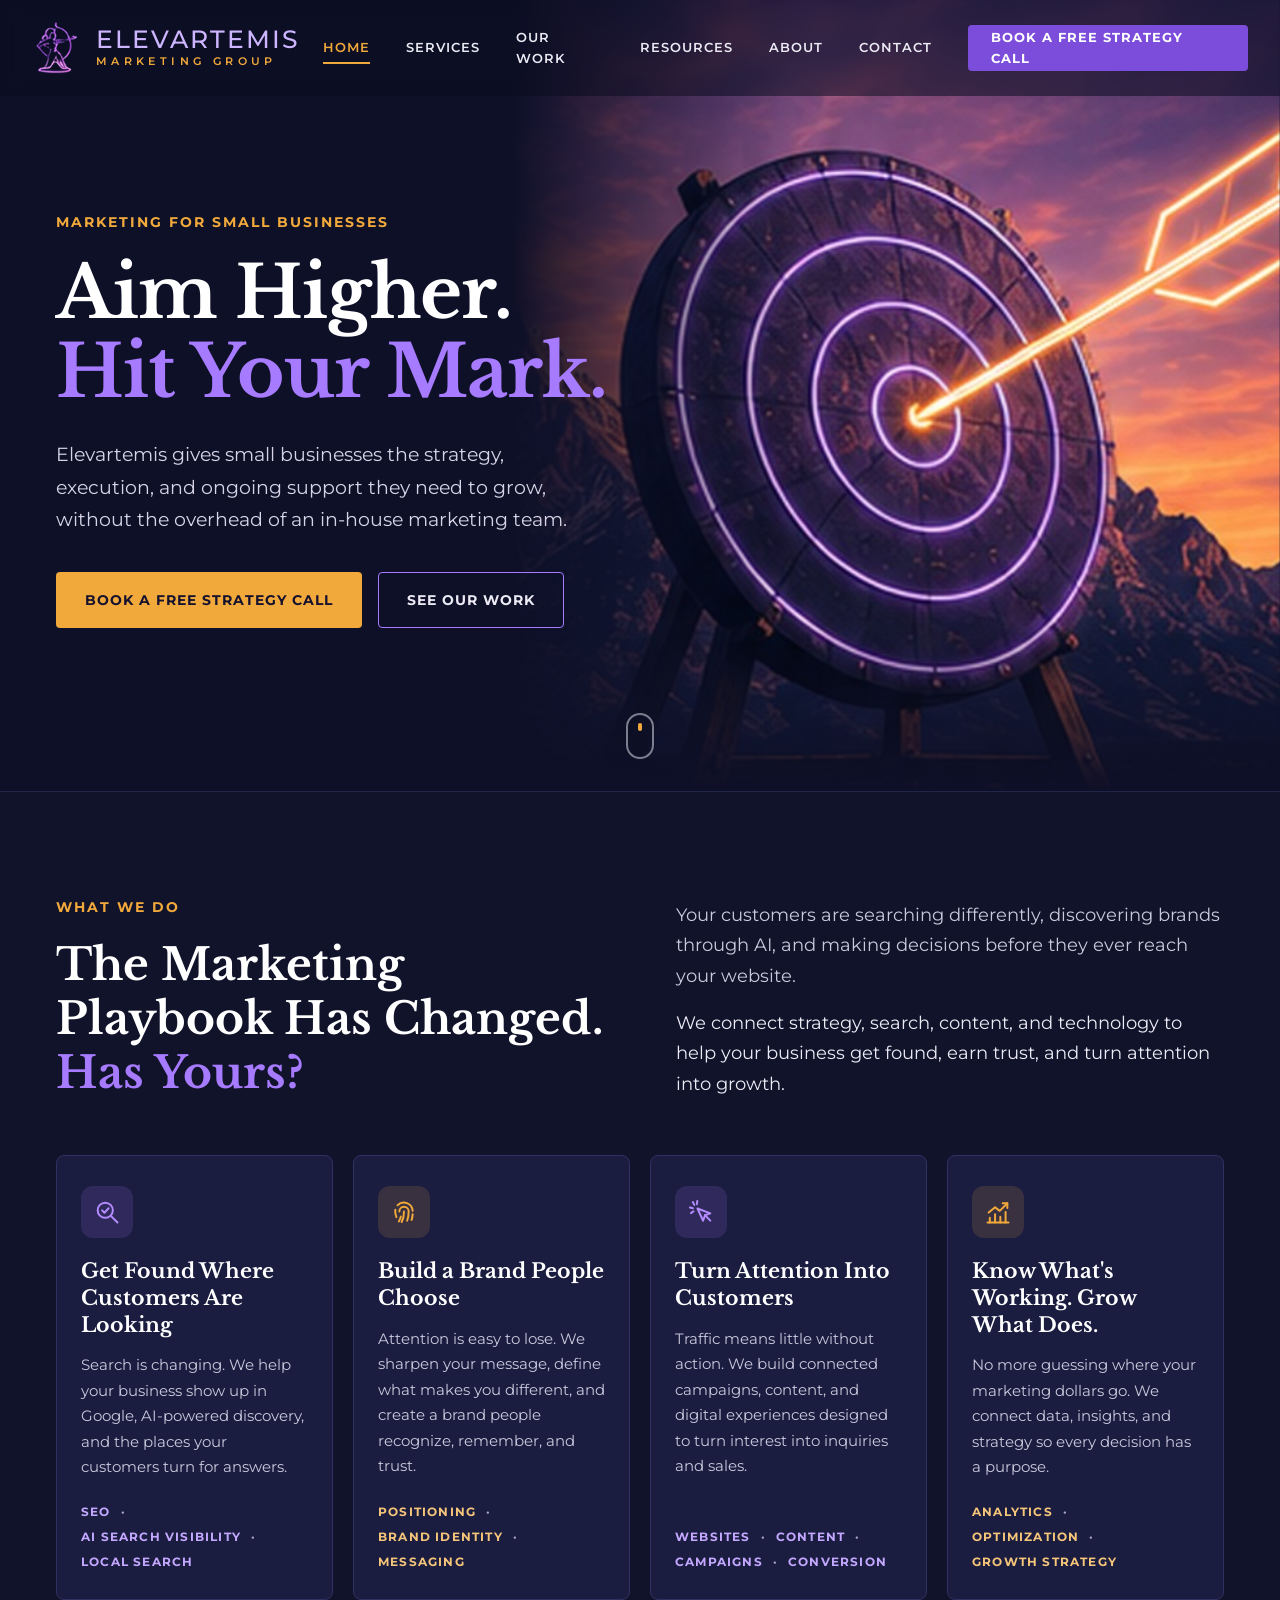
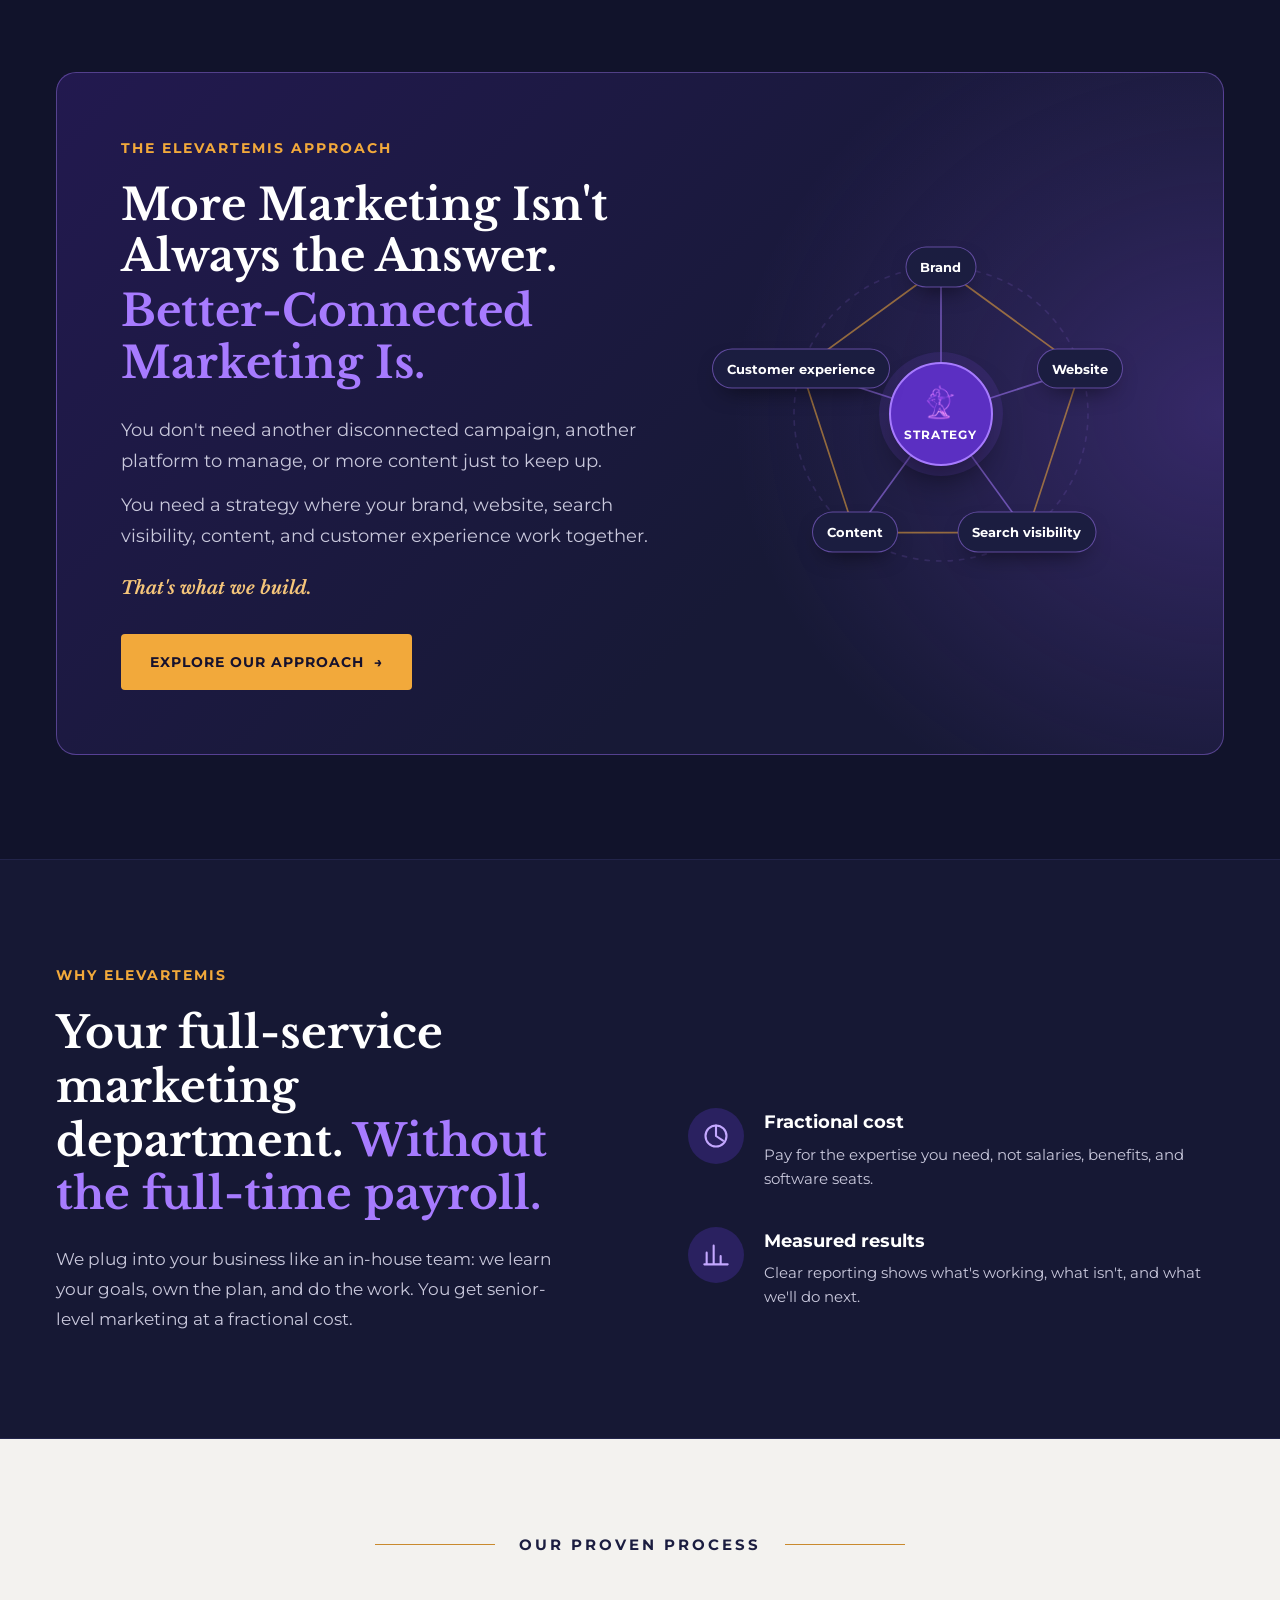
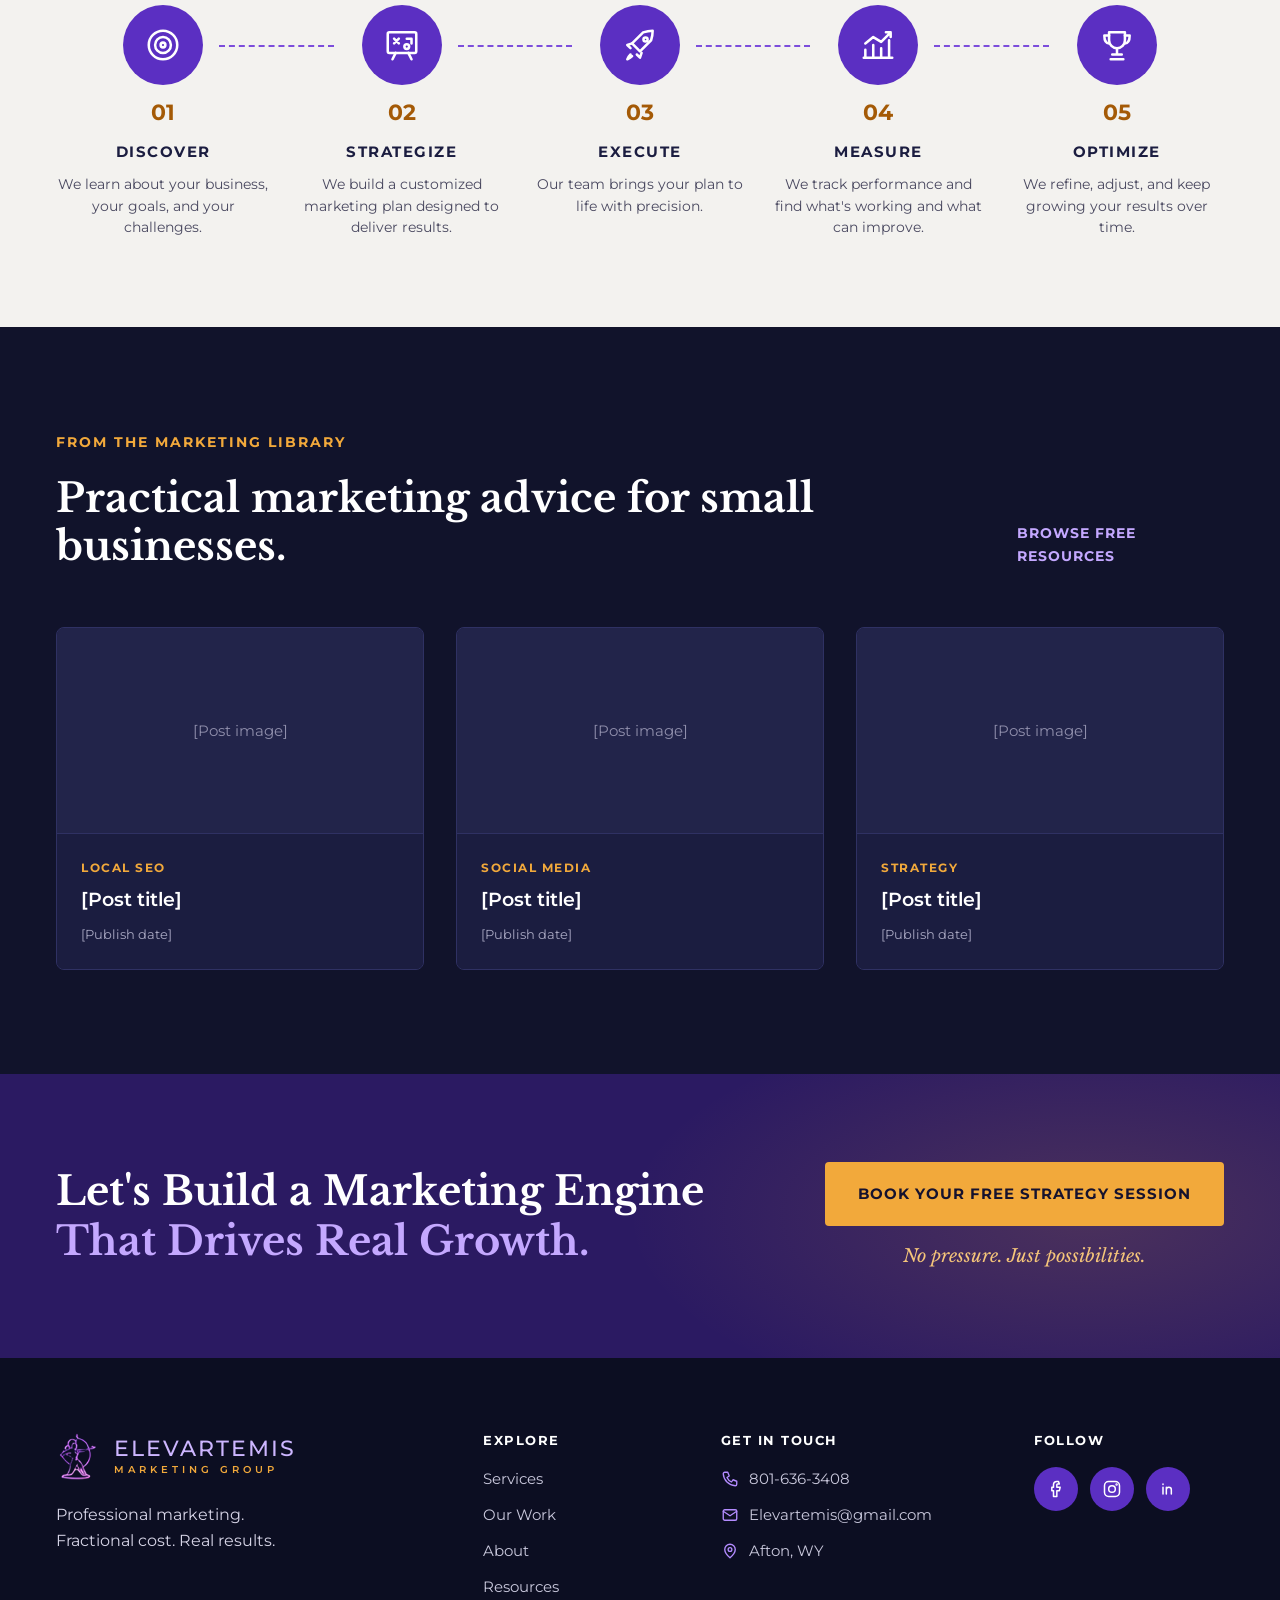
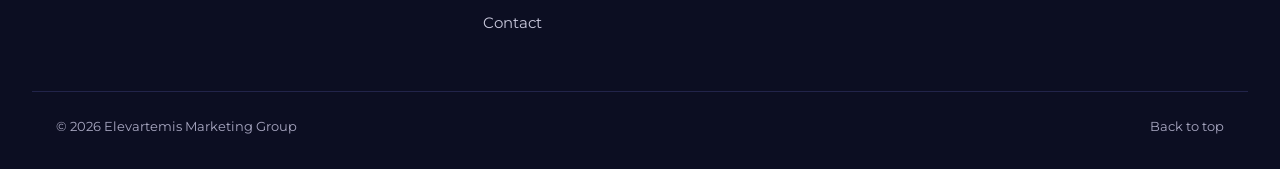
==== commit 81f07aef: "Update contact details; remove archer from Services and Our Work CTAs Phone 801-636-3408, email Elev" ====
--- a/index.html
+++ b/index.html
@@ -342,9 +342,9 @@
       </nav>
       <div class="footer-col">
         <h2 class="footer-heading">Get in touch</h2>
-        <a href="tel:3075551234" class="contact-line"><svg viewBox="0 0 24 24" aria-hidden="true"><path d="M5 3h4l2 5-3 2a12 12 0 0 0 6 6l2-3 5 2v4a2 2 0 0 1-2 2A17 17 0 0 1 3 5a2 2 0 0 1 2-2z"/></svg>307.555.1234</a>
-        <a href="mailto:hello@elevartemis.com" class="contact-line"><svg viewBox="0 0 24 24" aria-hidden="true"><rect x="3" y="5" width="18" height="14" rx="2"/><path d="M3 7l9 6 9-6"/></svg>hello@elevartemis.com</a>
-        <span class="contact-line"><svg viewBox="0 0 24 24" aria-hidden="true"><path d="M12 21s-7-6-7-11a7 7 0 0 1 14 0c0 5-7 11-7 11z"/><circle cx="12" cy="10" r="2.5"/></svg>Jackson Hole, WY</span>
+        <a href="tel:8016363408" class="contact-line"><svg viewBox="0 0 24 24" aria-hidden="true"><path d="M5 3h4l2 5-3 2a12 12 0 0 0 6 6l2-3 5 2v4a2 2 0 0 1-2 2A17 17 0 0 1 3 5a2 2 0 0 1 2-2z"/></svg>801-636-3408</a>
+        <a href="mailto:Elevartemis@gmail.com" class="contact-line"><svg viewBox="0 0 24 24" aria-hidden="true"><rect x="3" y="5" width="18" height="14" rx="2"/><path d="M3 7l9 6 9-6"/></svg>Elevartemis@gmail.com</a>
+        <span class="contact-line"><svg viewBox="0 0 24 24" aria-hidden="true"><path d="M12 21s-7-6-7-11a7 7 0 0 1 14 0c0 5-7 11-7 11z"/><circle cx="12" cy="10" r="2.5"/></svg>Afton, WY</span>
       </div>
       <div class="footer-col">
         <h2 class="footer-heading">Follow</h2>
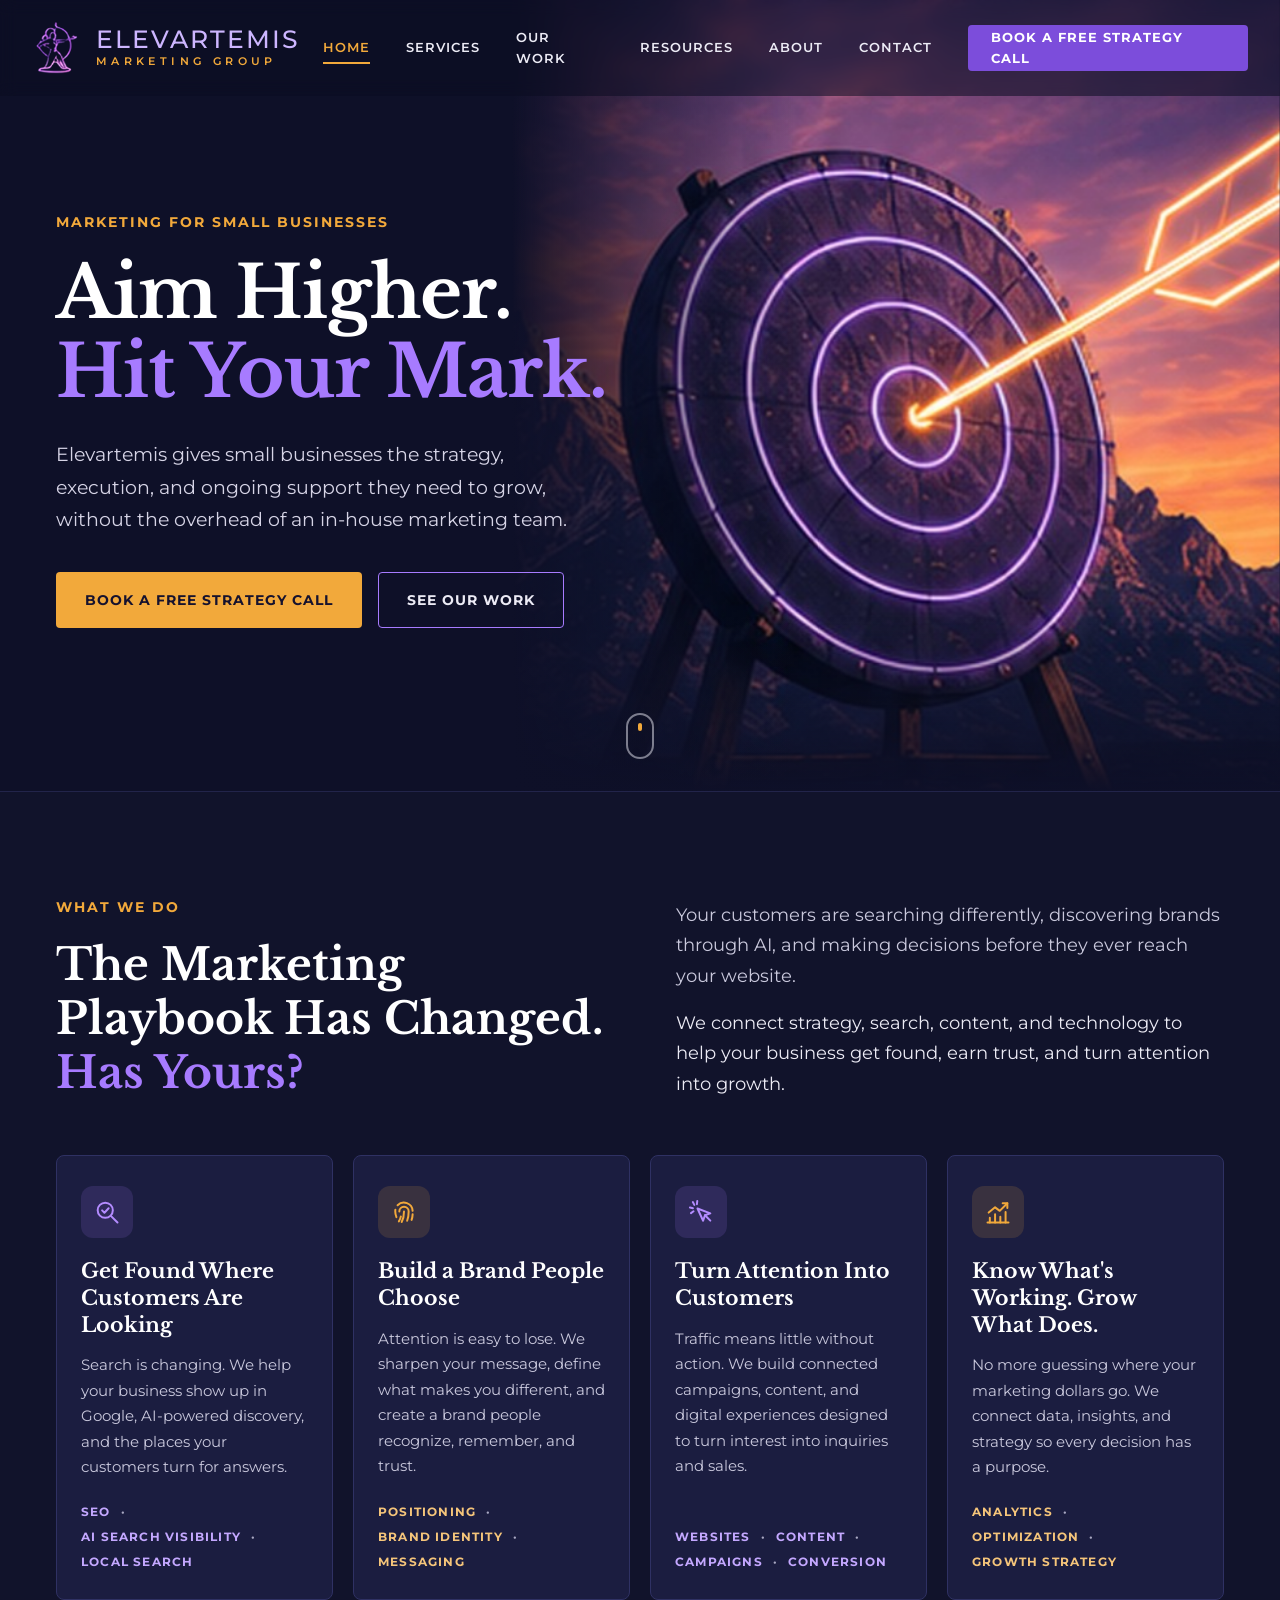
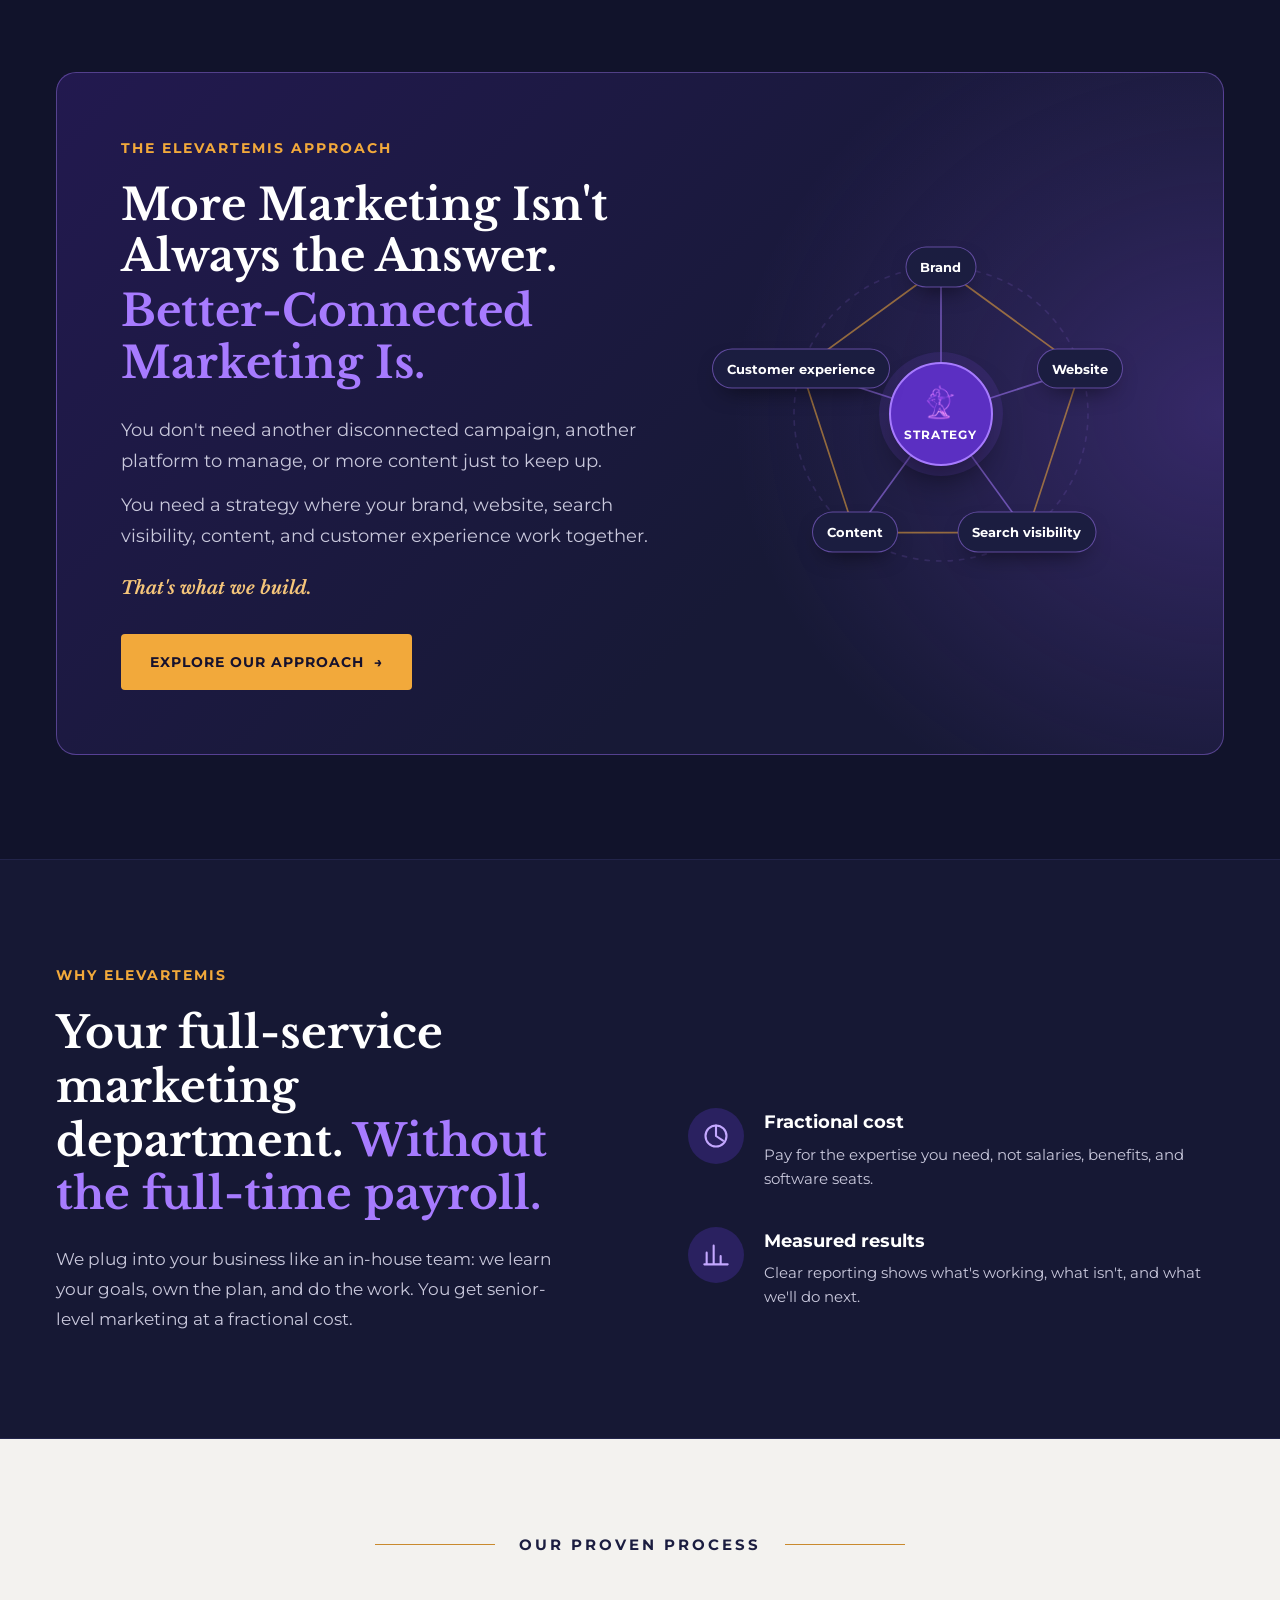
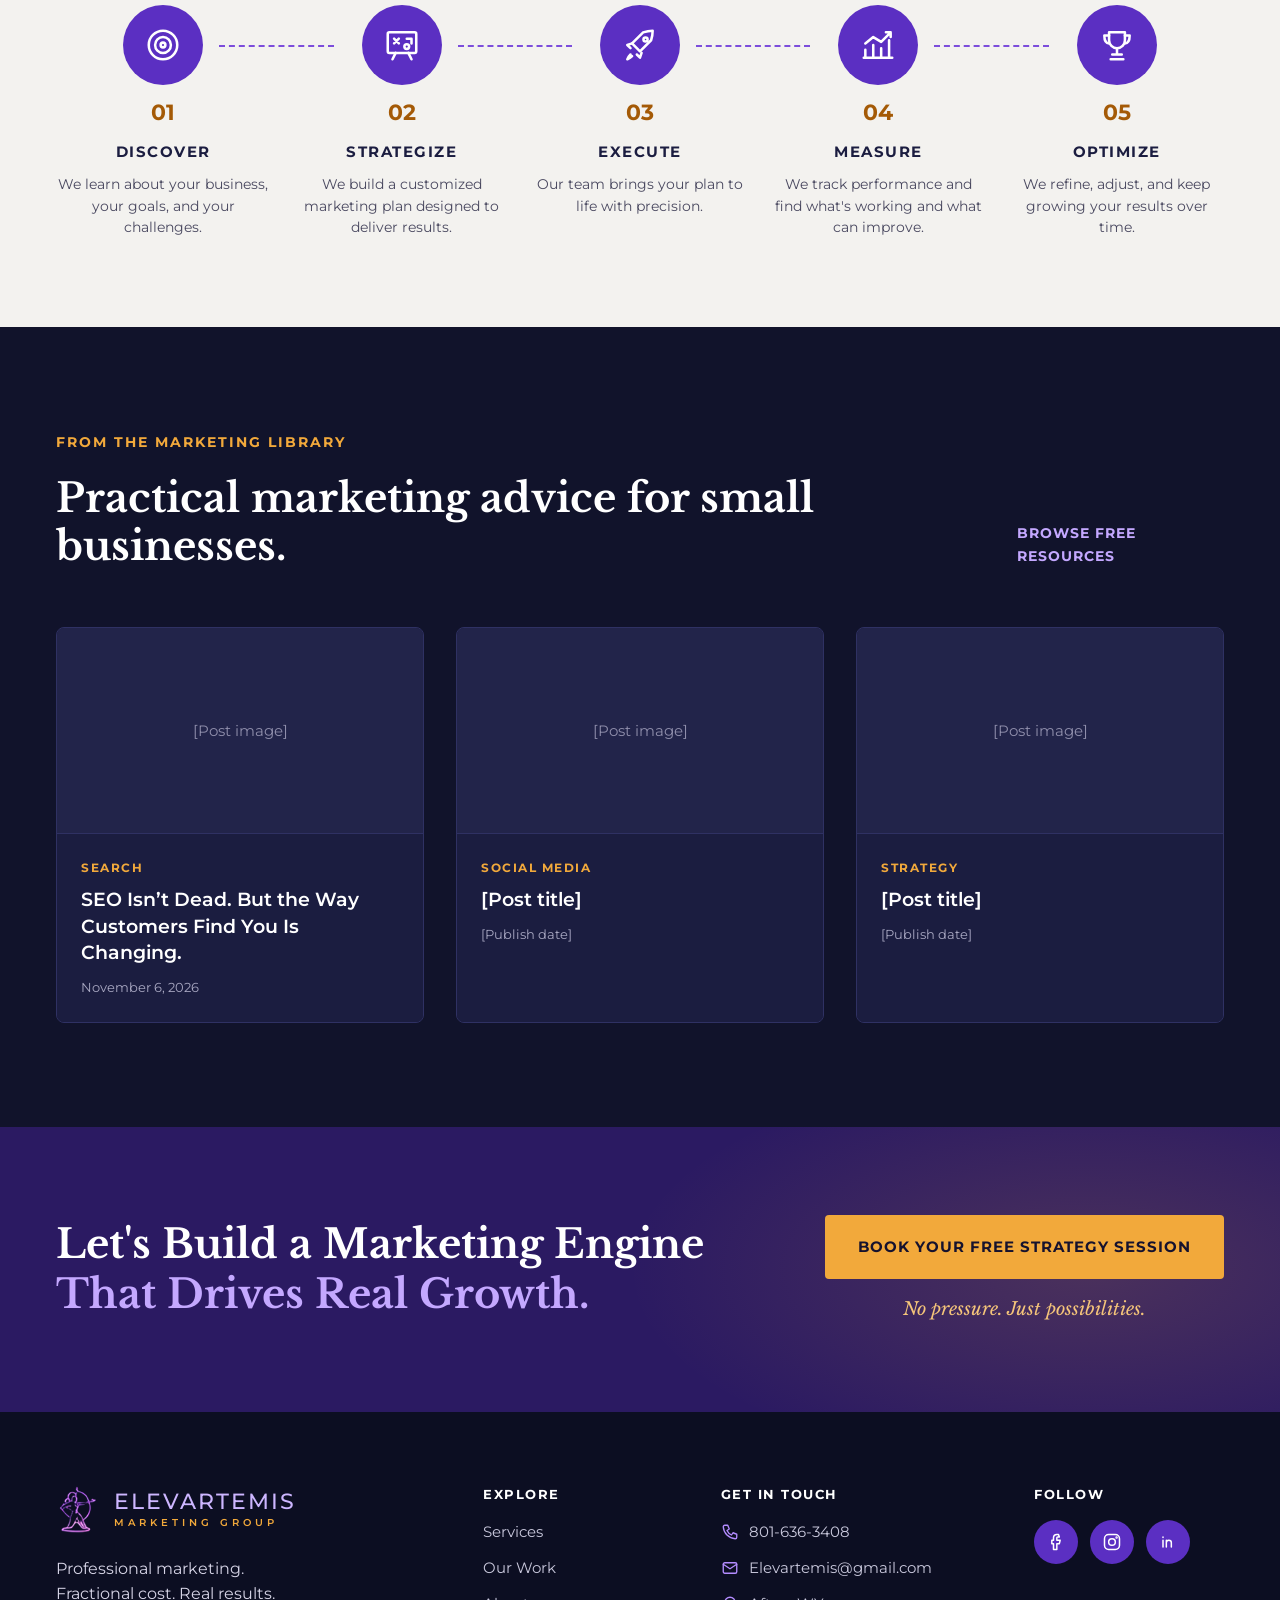
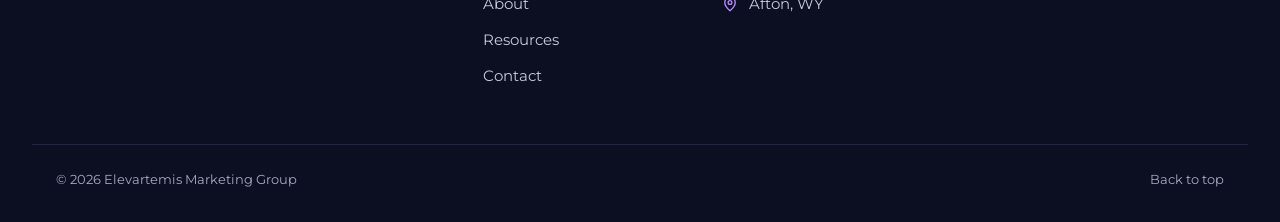
==== commit 16d097a7: "Add first Marketing Library article: SEO Isn't Dead New article page (articles/seo-isnt-dead.html) w" ====
--- a/index.html
+++ b/index.html
@@ -291,9 +291,9 @@
           <a href="resources.html#library" class="text-link">Browse free resources</a>
         </div>
         <div class="blog-grid">
-          <a href="resources.html#library" class="card post-card" data-reveal style="--d:1">
+          <a href="articles/seo-isnt-dead.html" class="card post-card" data-reveal style="--d:1">
             <div class="media-placeholder">[Post image]</div>
-            <div class="post-body"><span class="post-cat">Local SEO</span><h3>[Post title]</h3><span class="post-date">[Publish date]</span></div>
+            <div class="post-body"><span class="post-cat">Search</span><h3>SEO Isn&rsquo;t Dead. But the Way Customers Find You Is Changing.</h3><span class="post-date">November 6, 2026</span></div>
           </a>
           <a href="resources.html#library" class="card post-card" data-reveal style="--d:2">
             <div class="media-placeholder">[Post image]</div>
--- a/css/work.css
+++ b/css/work.css
@@ -252,6 +252,10 @@
 .client-social-tiles { display: grid; grid-template-columns: repeat(3, 1fr); gap: 4px; }
 .client-social-tiles span { aspect-ratio: 1; border-radius: 4px; background: linear-gradient(160deg, #2A2160, #1B1D40); position: relative; }
 .client-social-tiles span::after { content: "[Post]"; position: absolute; inset: 0; display: flex; align-items: center; justify-content: center; font-size: 12px; color: #8F8EAB; }
+.client-social.has-posts { grid-template-columns: 1fr 1fr; align-items: start; }
+.client-posts { list-style: none; margin: 0; padding: 0; display: grid; grid-template-columns: repeat(3, minmax(0, 1fr)); gap: 4px; }
+.client-posts li { aspect-ratio: 3 / 4; overflow: hidden; border-radius: 4px; background: var(--navy-700); }
+.client-posts img { width: 100%; height: 100%; object-fit: cover; display: block; }
 .client-social .project-name, .case-card .project-name { margin-bottom: 20px; }
 .client-social .cws.compact { grid-template-columns: repeat(3, minmax(0, 1fr)); margin-bottom: 0; }
 
@@ -447,7 +451,7 @@
   .cws { grid-template-columns: 1fr; gap: 18px; }
   .cws-step, .cws-step:first-child { padding: 0 0 0 16px; border-left: 2px solid var(--line); }
   .cws-step:not(:last-child) h4::after { display: none; }
-  .client-social { grid-template-columns: 1fr; }
+  .client-social, .client-social.has-posts { grid-template-columns: 1fr; }
   .client-social .cws.compact { grid-template-columns: 1fr; }
   .campaign { padding: 32px 24px; }
   .lp { grid-template-columns: 1fr; padding: 28px; }
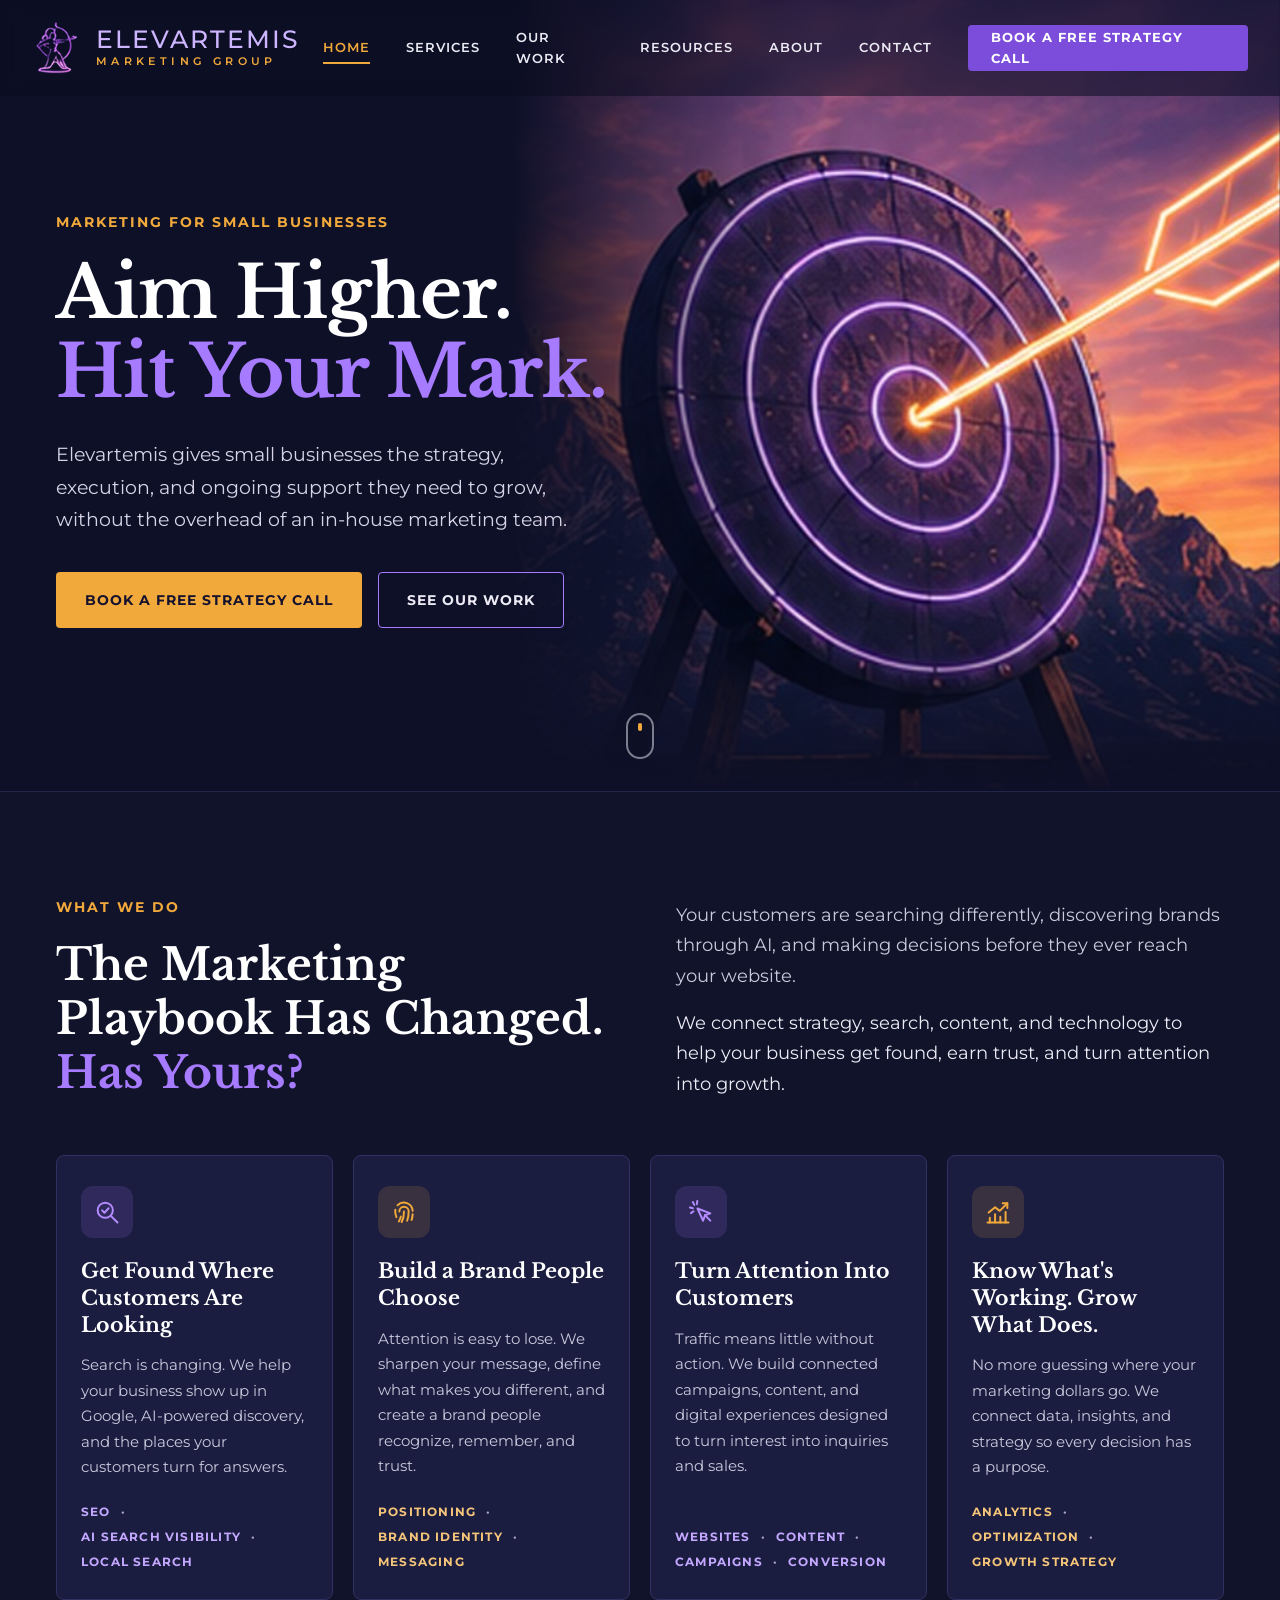
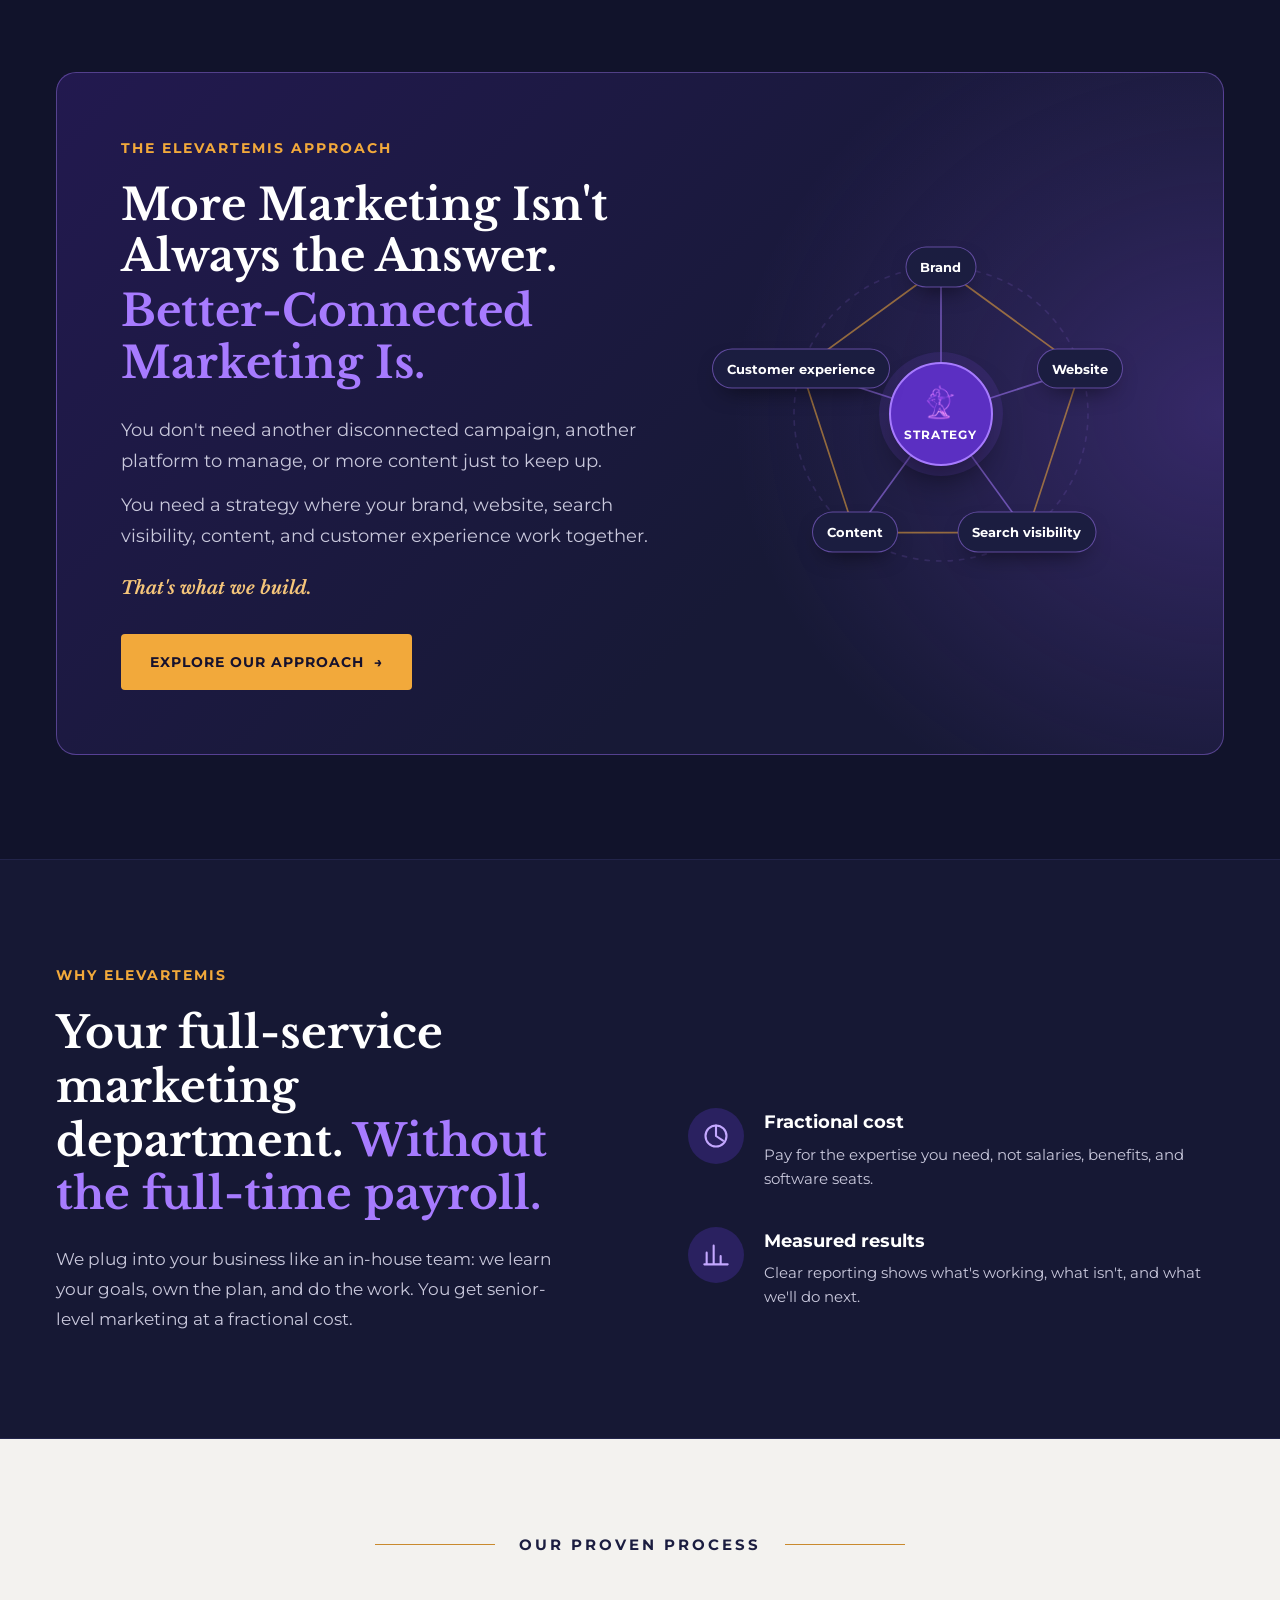
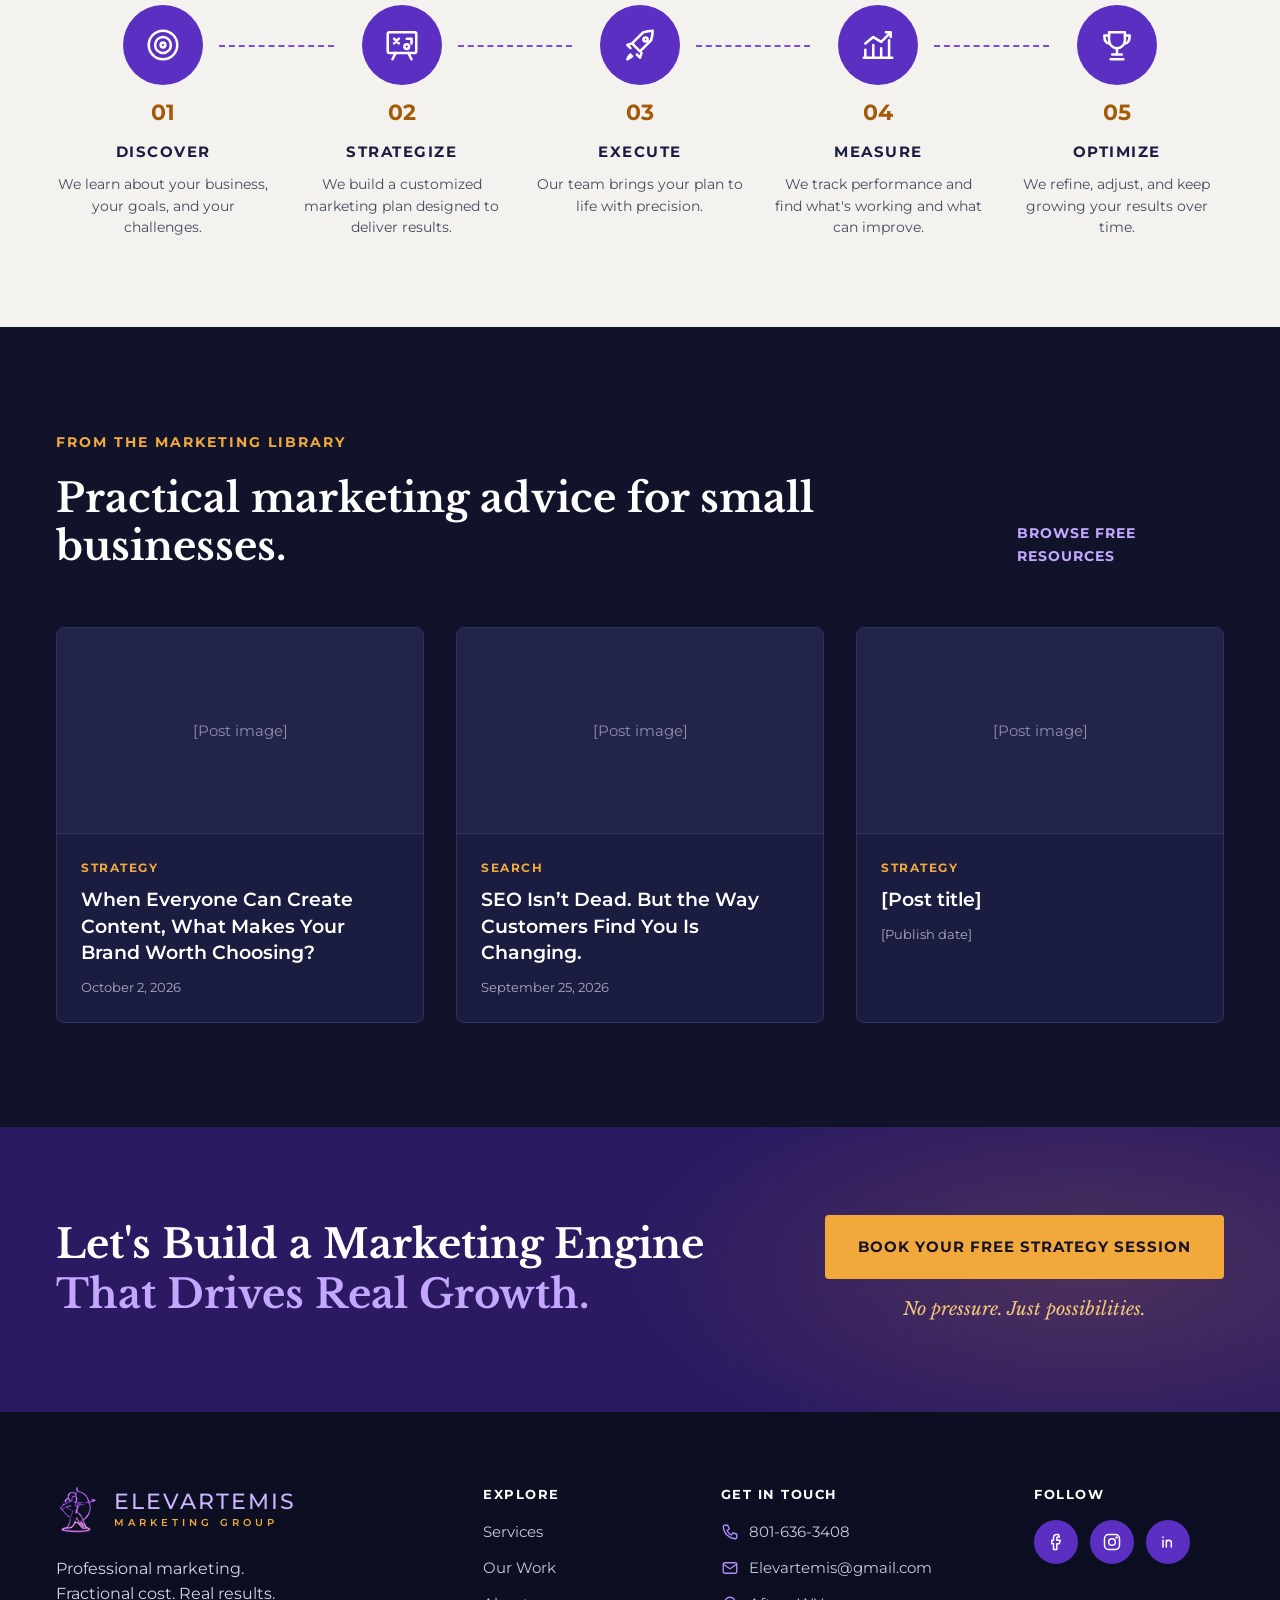
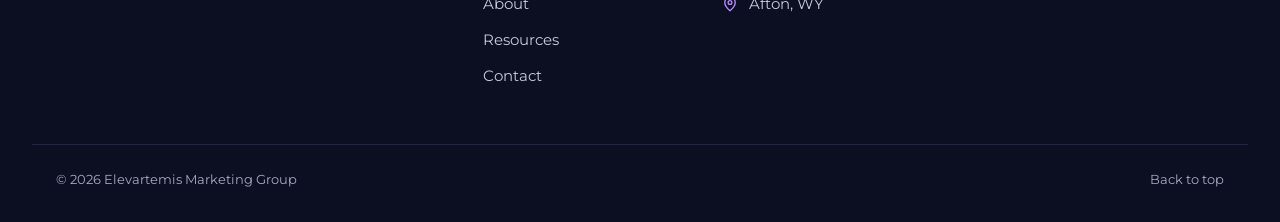
==== commit d19789a8: "Add article 2 (brand worth choosing); back-date articles weekly New article page for "When Everyone " ====
--- a/index.html
+++ b/index.html
@@ -291,13 +291,13 @@
           <a href="resources.html#library" class="text-link">Browse free resources</a>
         </div>
         <div class="blog-grid">
-          <a href="articles/seo-isnt-dead.html" class="card post-card" data-reveal style="--d:1">
+          <a href="articles/what-makes-your-brand-worth-choosing.html" class="card post-card" data-reveal style="--d:1">
             <div class="media-placeholder">[Post image]</div>
-            <div class="post-body"><span class="post-cat">Search</span><h3>SEO Isn&rsquo;t Dead. But the Way Customers Find You Is Changing.</h3><span class="post-date">November 6, 2026</span></div>
-          </a>
-          <a href="resources.html#library" class="card post-card" data-reveal style="--d:2">
+            <div class="post-body"><span class="post-cat">Strategy</span><h3>When Everyone Can Create Content, What Makes Your Brand Worth Choosing?</h3><span class="post-date">October 2, 2026</span></div>
+          </a>
+          <a href="articles/seo-isnt-dead.html" class="card post-card" data-reveal style="--d:2">
             <div class="media-placeholder">[Post image]</div>
-            <div class="post-body"><span class="post-cat">Social Media</span><h3>[Post title]</h3><span class="post-date">[Publish date]</span></div>
+            <div class="post-body"><span class="post-cat">Search</span><h3>SEO Isn&rsquo;t Dead. But the Way Customers Find You Is Changing.</h3><span class="post-date">September 25, 2026</span></div>
           </a>
           <a href="resources.html#library" class="card post-card" data-reveal style="--d:3">
             <div class="media-placeholder">[Post image]</div>
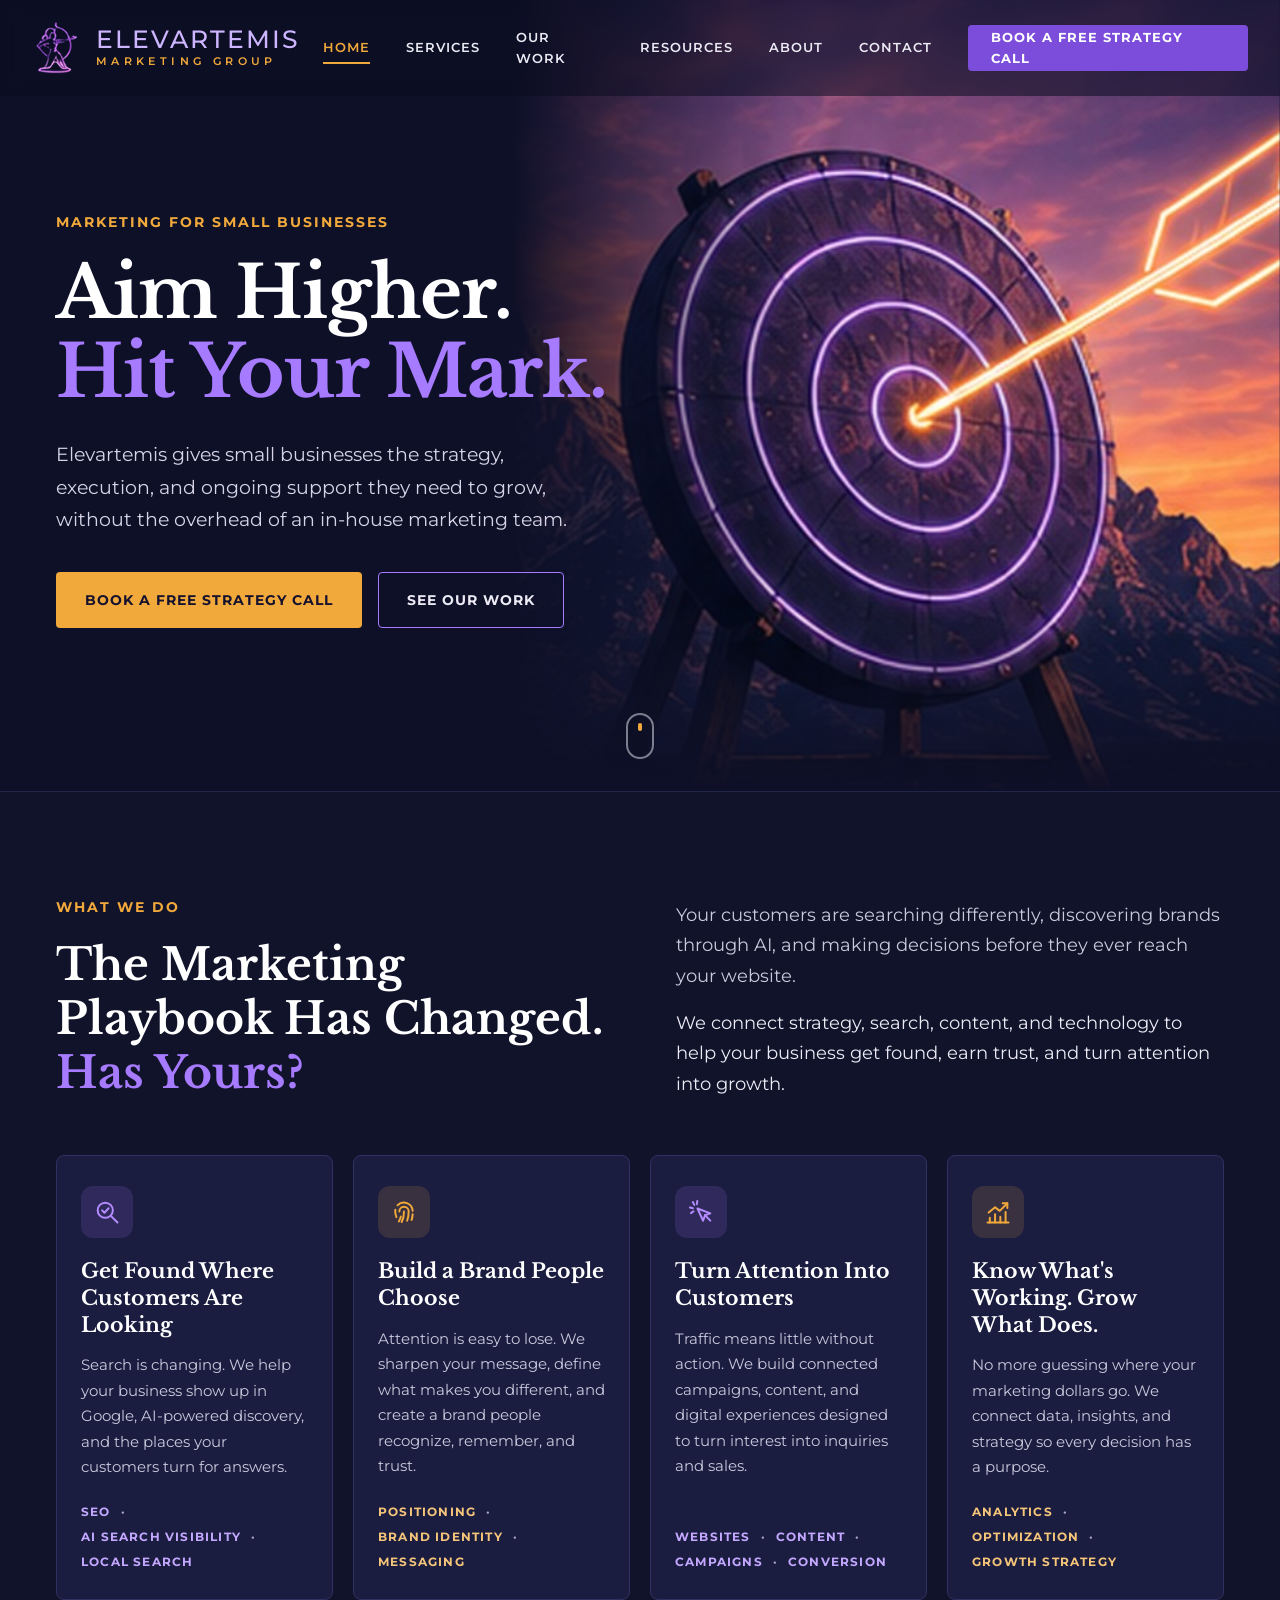
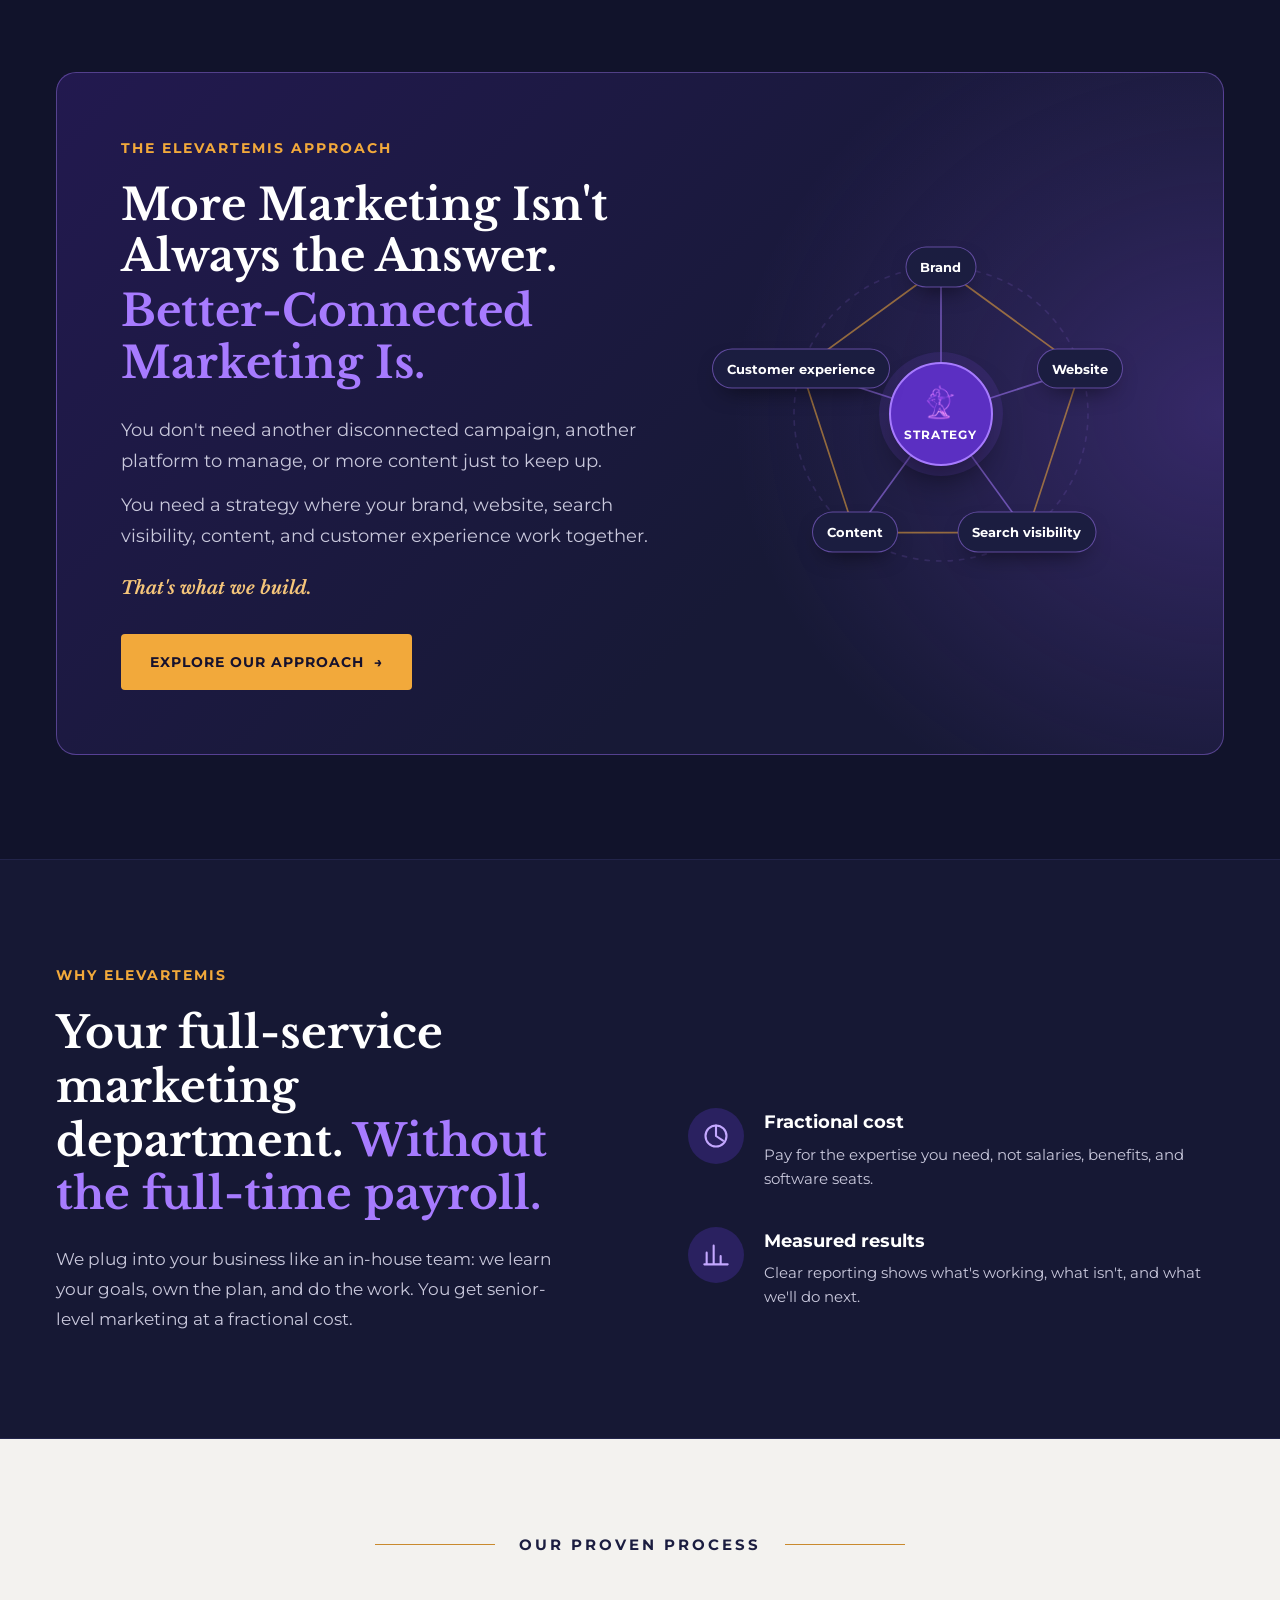
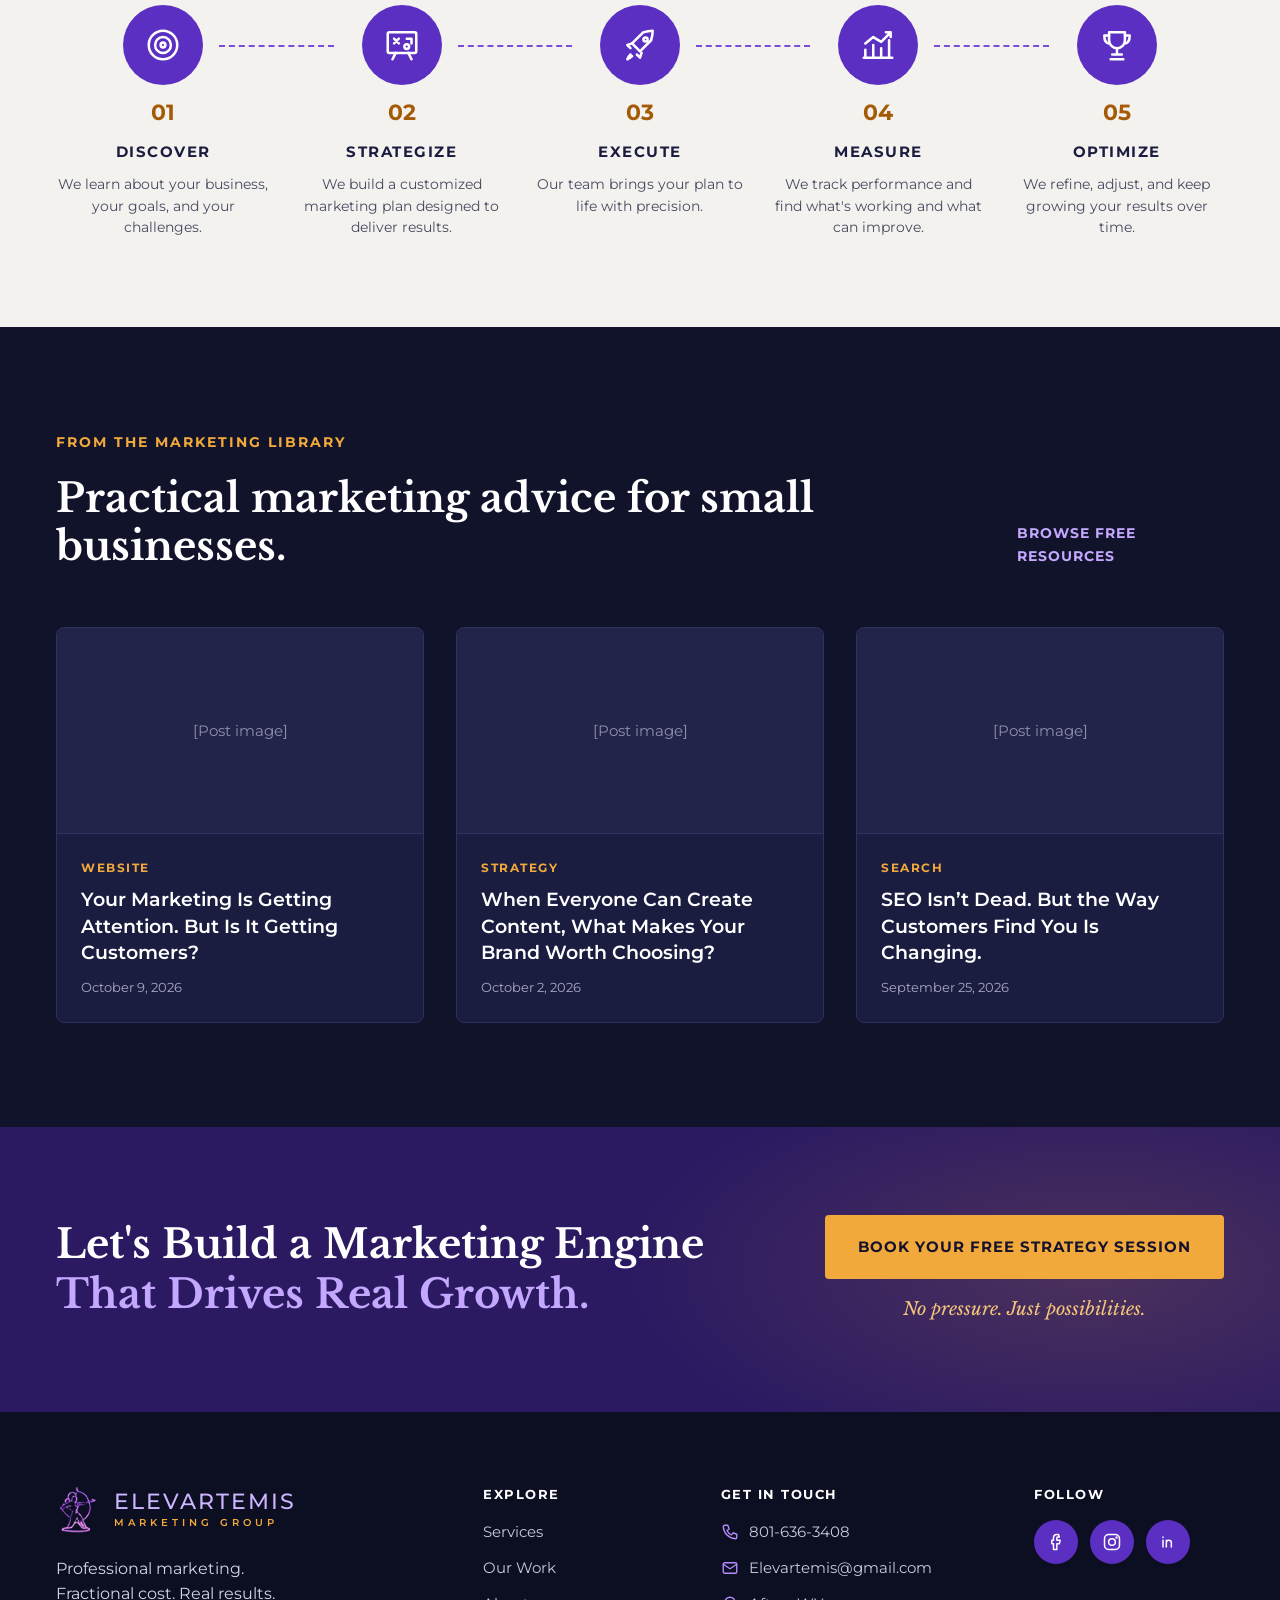
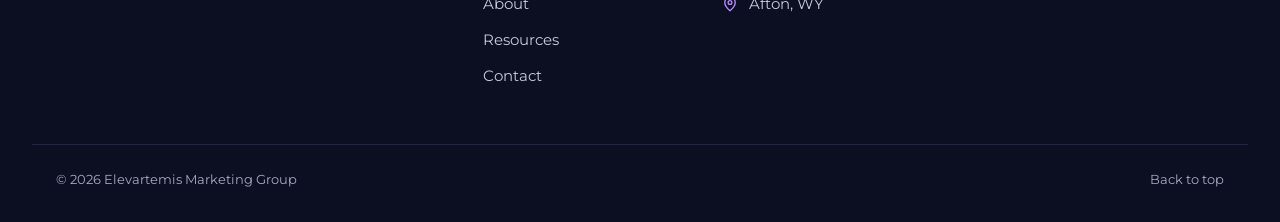
==== commit 7cd222dc: "Add article 3: Your Marketing Is Getting Attention Dated Oct 9, 2026. Listed in the Resources librar" ====
--- a/index.html
+++ b/index.html
@@ -291,17 +291,17 @@
           <a href="resources.html#library" class="text-link">Browse free resources</a>
         </div>
         <div class="blog-grid">
-          <a href="articles/what-makes-your-brand-worth-choosing.html" class="card post-card" data-reveal style="--d:1">
+          <a href="articles/attention-into-customers.html" class="card post-card" data-reveal style="--d:1">
+            <div class="media-placeholder">[Post image]</div>
+            <div class="post-body"><span class="post-cat">Website</span><h3>Your Marketing Is Getting Attention. But Is It Getting Customers?</h3><span class="post-date">October 9, 2026</span></div>
+          </a>
+          <a href="articles/what-makes-your-brand-worth-choosing.html" class="card post-card" data-reveal style="--d:2">
             <div class="media-placeholder">[Post image]</div>
             <div class="post-body"><span class="post-cat">Strategy</span><h3>When Everyone Can Create Content, What Makes Your Brand Worth Choosing?</h3><span class="post-date">October 2, 2026</span></div>
           </a>
-          <a href="articles/seo-isnt-dead.html" class="card post-card" data-reveal style="--d:2">
+          <a href="articles/seo-isnt-dead.html" class="card post-card" data-reveal style="--d:3">
             <div class="media-placeholder">[Post image]</div>
             <div class="post-body"><span class="post-cat">Search</span><h3>SEO Isn&rsquo;t Dead. But the Way Customers Find You Is Changing.</h3><span class="post-date">September 25, 2026</span></div>
-          </a>
-          <a href="resources.html#library" class="card post-card" data-reveal style="--d:3">
-            <div class="media-placeholder">[Post image]</div>
-            <div class="post-body"><span class="post-cat">Strategy</span><h3>[Post title]</h3><span class="post-date">[Publish date]</span></div>
           </a>
         </div>
       </div>
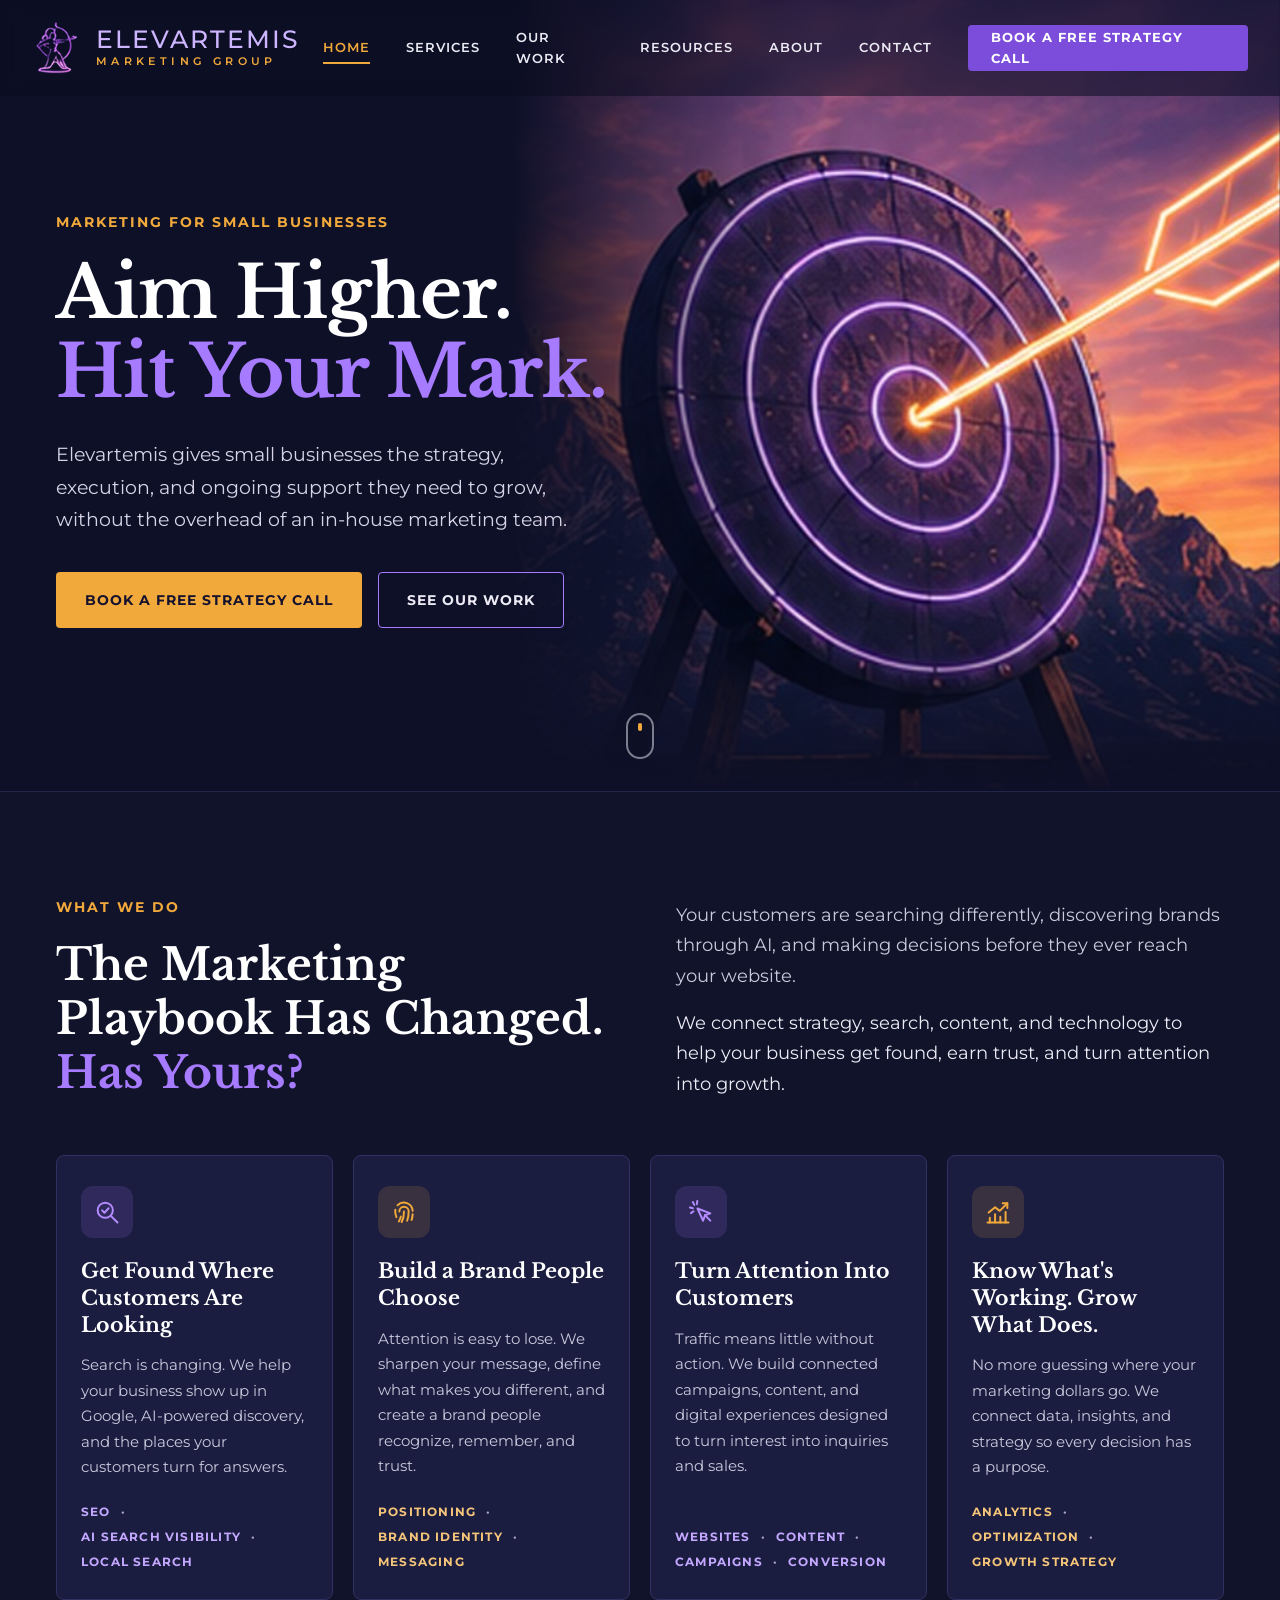
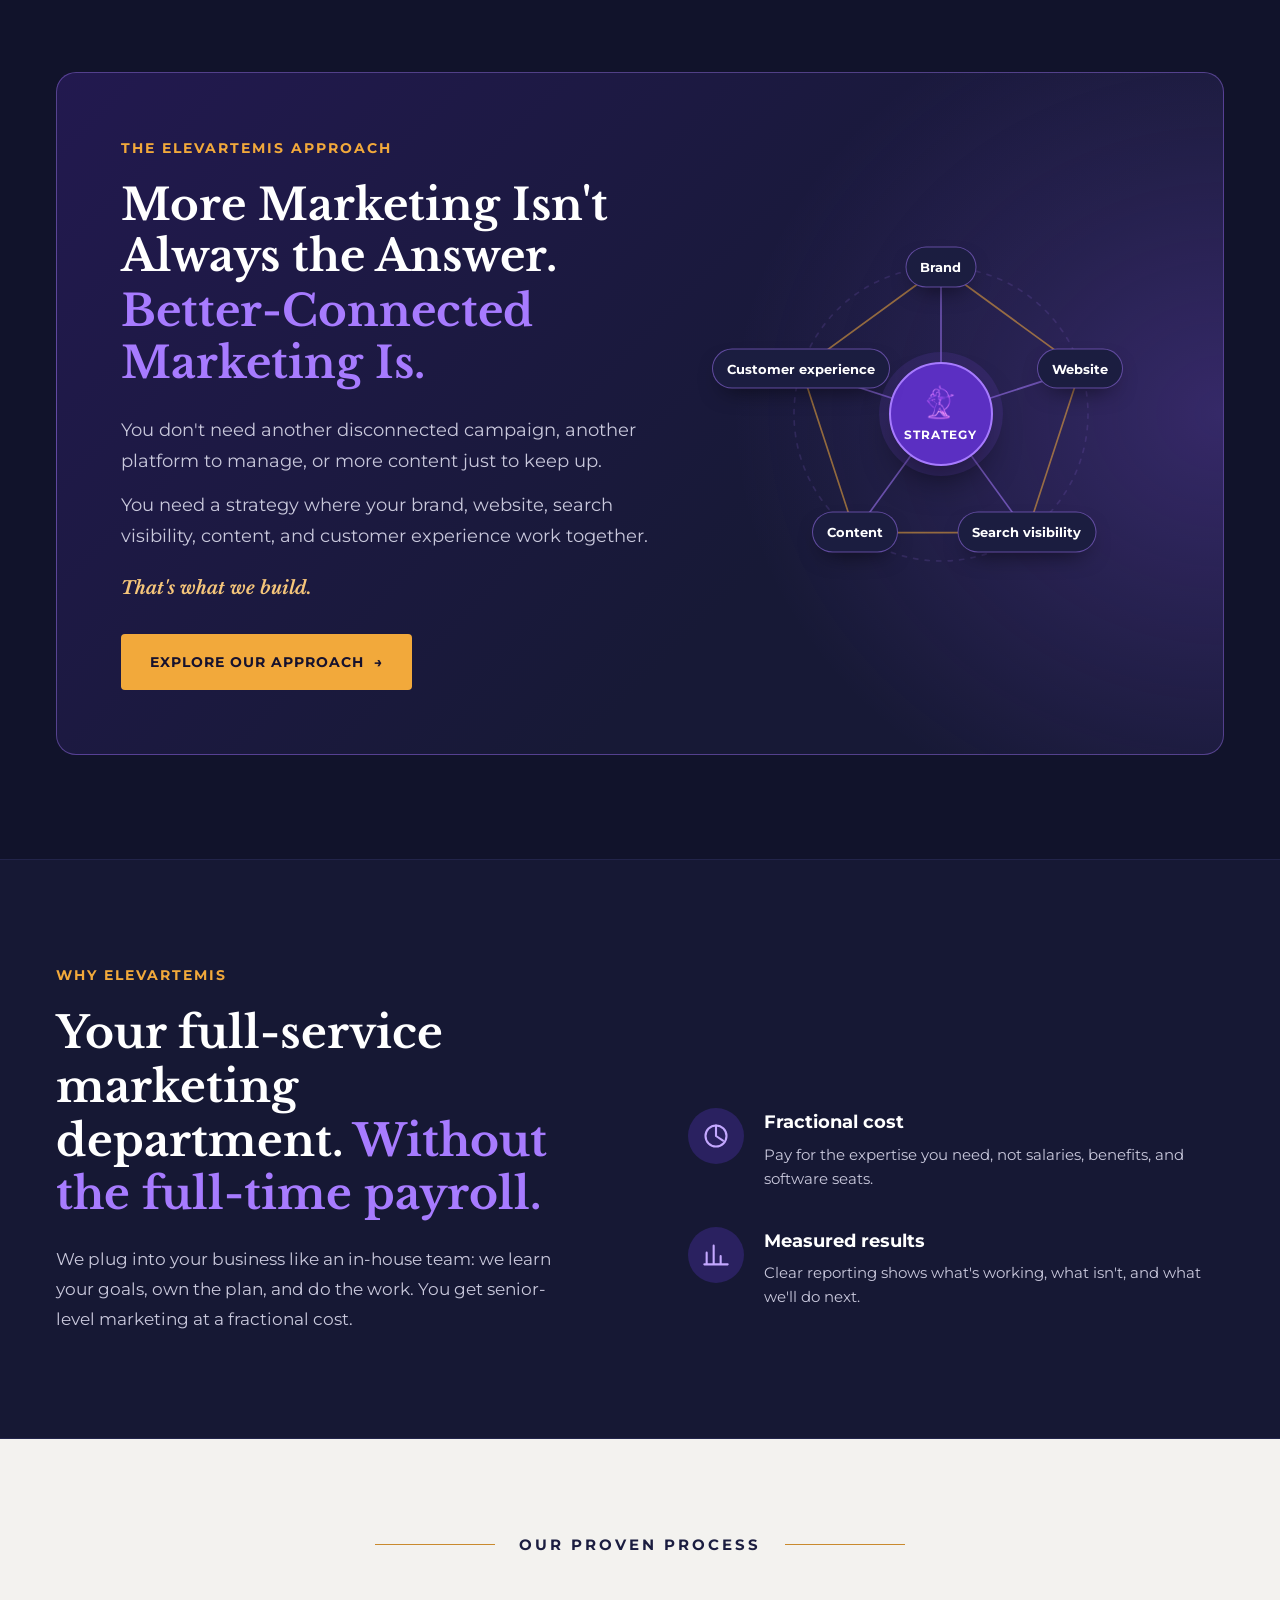
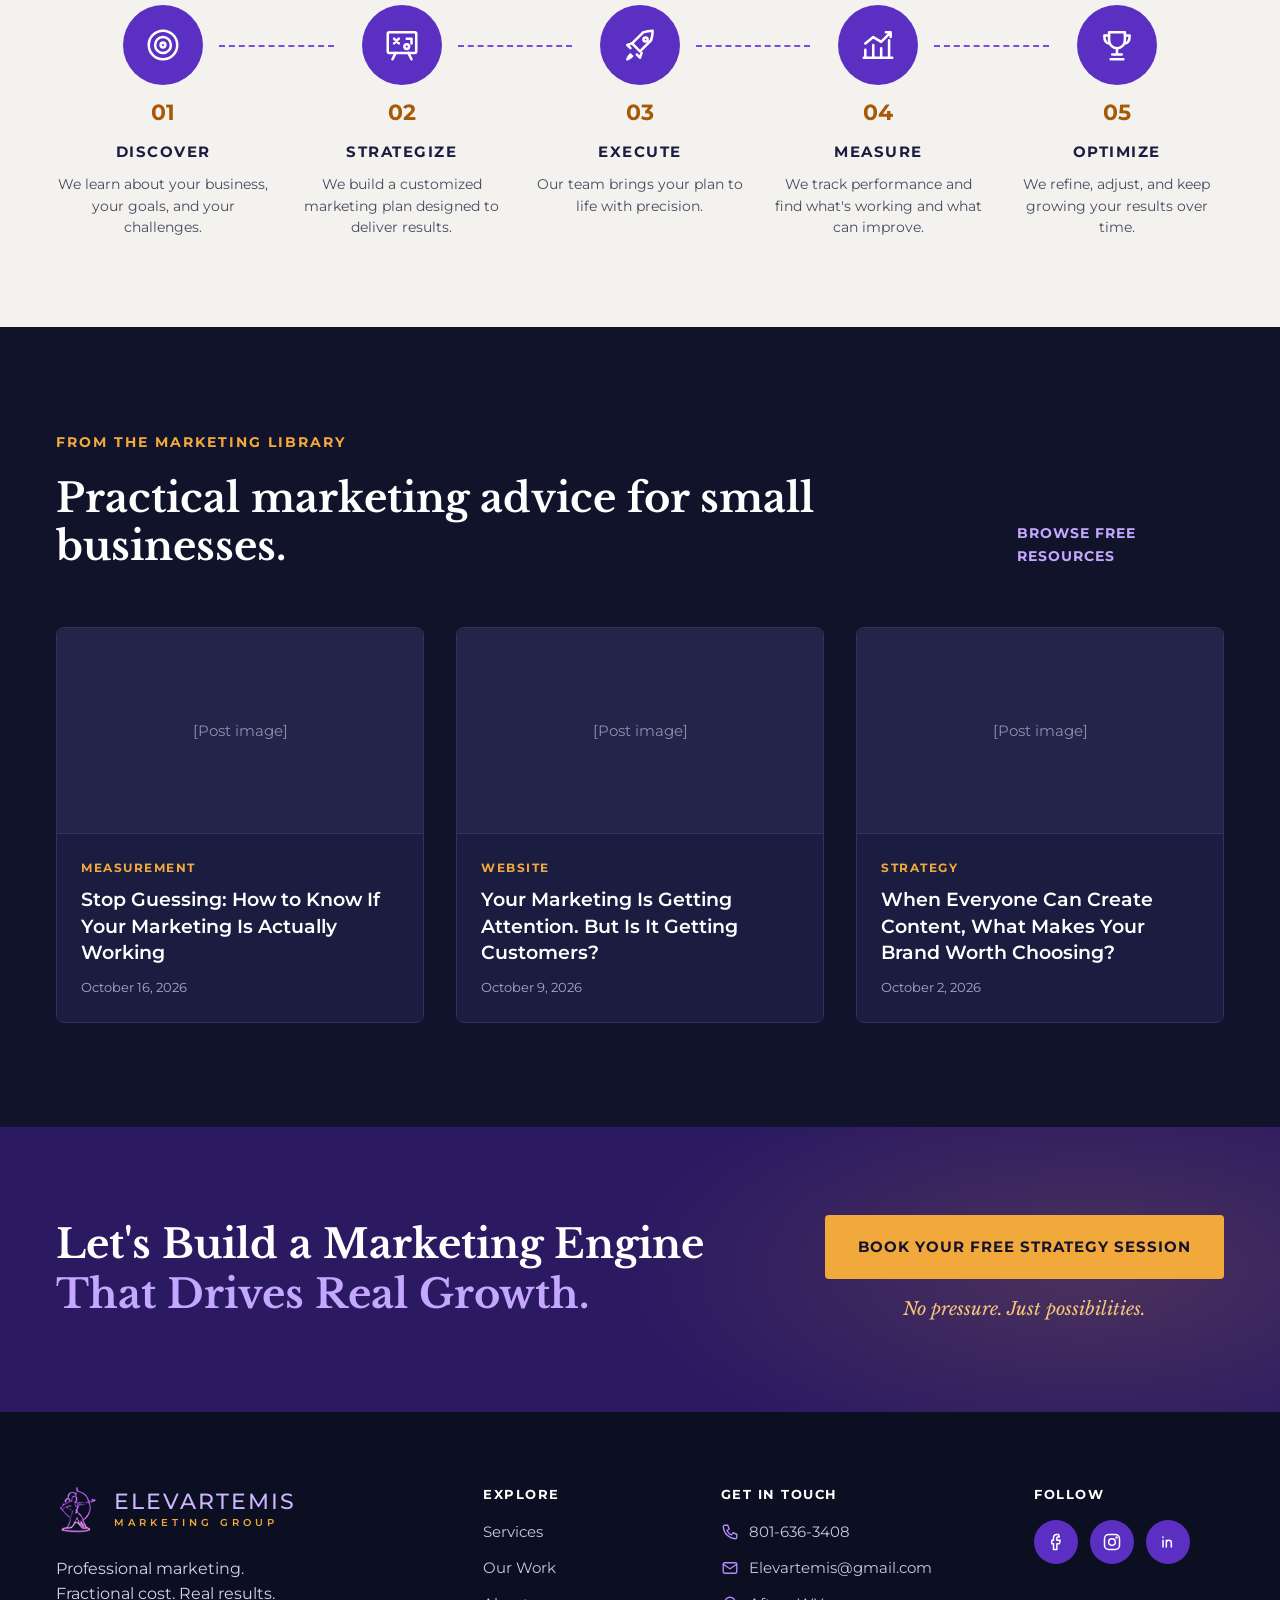
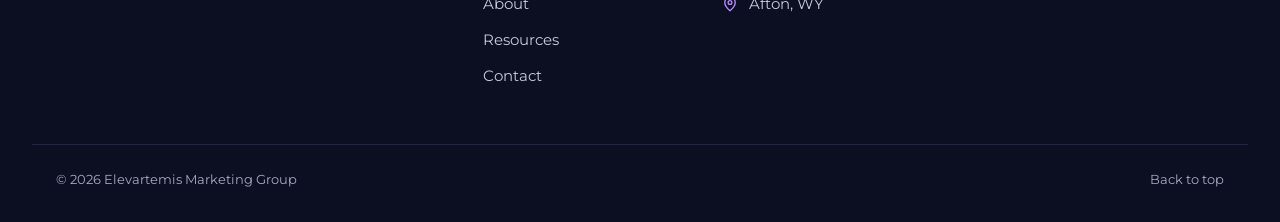
==== commit 355422d2: "Add article 4: Stop Guessing (marketing measurement) Dated Oct 16, 2026. Adds table styling to artic" ====
--- a/index.html
+++ b/index.html
@@ -291,17 +291,17 @@
           <a href="resources.html#library" class="text-link">Browse free resources</a>
         </div>
         <div class="blog-grid">
-          <a href="articles/attention-into-customers.html" class="card post-card" data-reveal style="--d:1">
+          <a href="articles/is-your-marketing-working.html" class="card post-card" data-reveal style="--d:1">
+            <div class="media-placeholder">[Post image]</div>
+            <div class="post-body"><span class="post-cat">Measurement</span><h3>Stop Guessing: How to Know If Your Marketing Is Actually Working</h3><span class="post-date">October 16, 2026</span></div>
+          </a>
+          <a href="articles/attention-into-customers.html" class="card post-card" data-reveal style="--d:2">
             <div class="media-placeholder">[Post image]</div>
             <div class="post-body"><span class="post-cat">Website</span><h3>Your Marketing Is Getting Attention. But Is It Getting Customers?</h3><span class="post-date">October 9, 2026</span></div>
           </a>
-          <a href="articles/what-makes-your-brand-worth-choosing.html" class="card post-card" data-reveal style="--d:2">
+          <a href="articles/what-makes-your-brand-worth-choosing.html" class="card post-card" data-reveal style="--d:3">
             <div class="media-placeholder">[Post image]</div>
             <div class="post-body"><span class="post-cat">Strategy</span><h3>When Everyone Can Create Content, What Makes Your Brand Worth Choosing?</h3><span class="post-date">October 2, 2026</span></div>
-          </a>
-          <a href="articles/seo-isnt-dead.html" class="card post-card" data-reveal style="--d:3">
-            <div class="media-placeholder">[Post image]</div>
-            <div class="post-body"><span class="post-cat">Search</span><h3>SEO Isn&rsquo;t Dead. But the Way Customers Find You Is Changing.</h3><span class="post-date">September 25, 2026</span></div>
           </a>
         </div>
       </div>
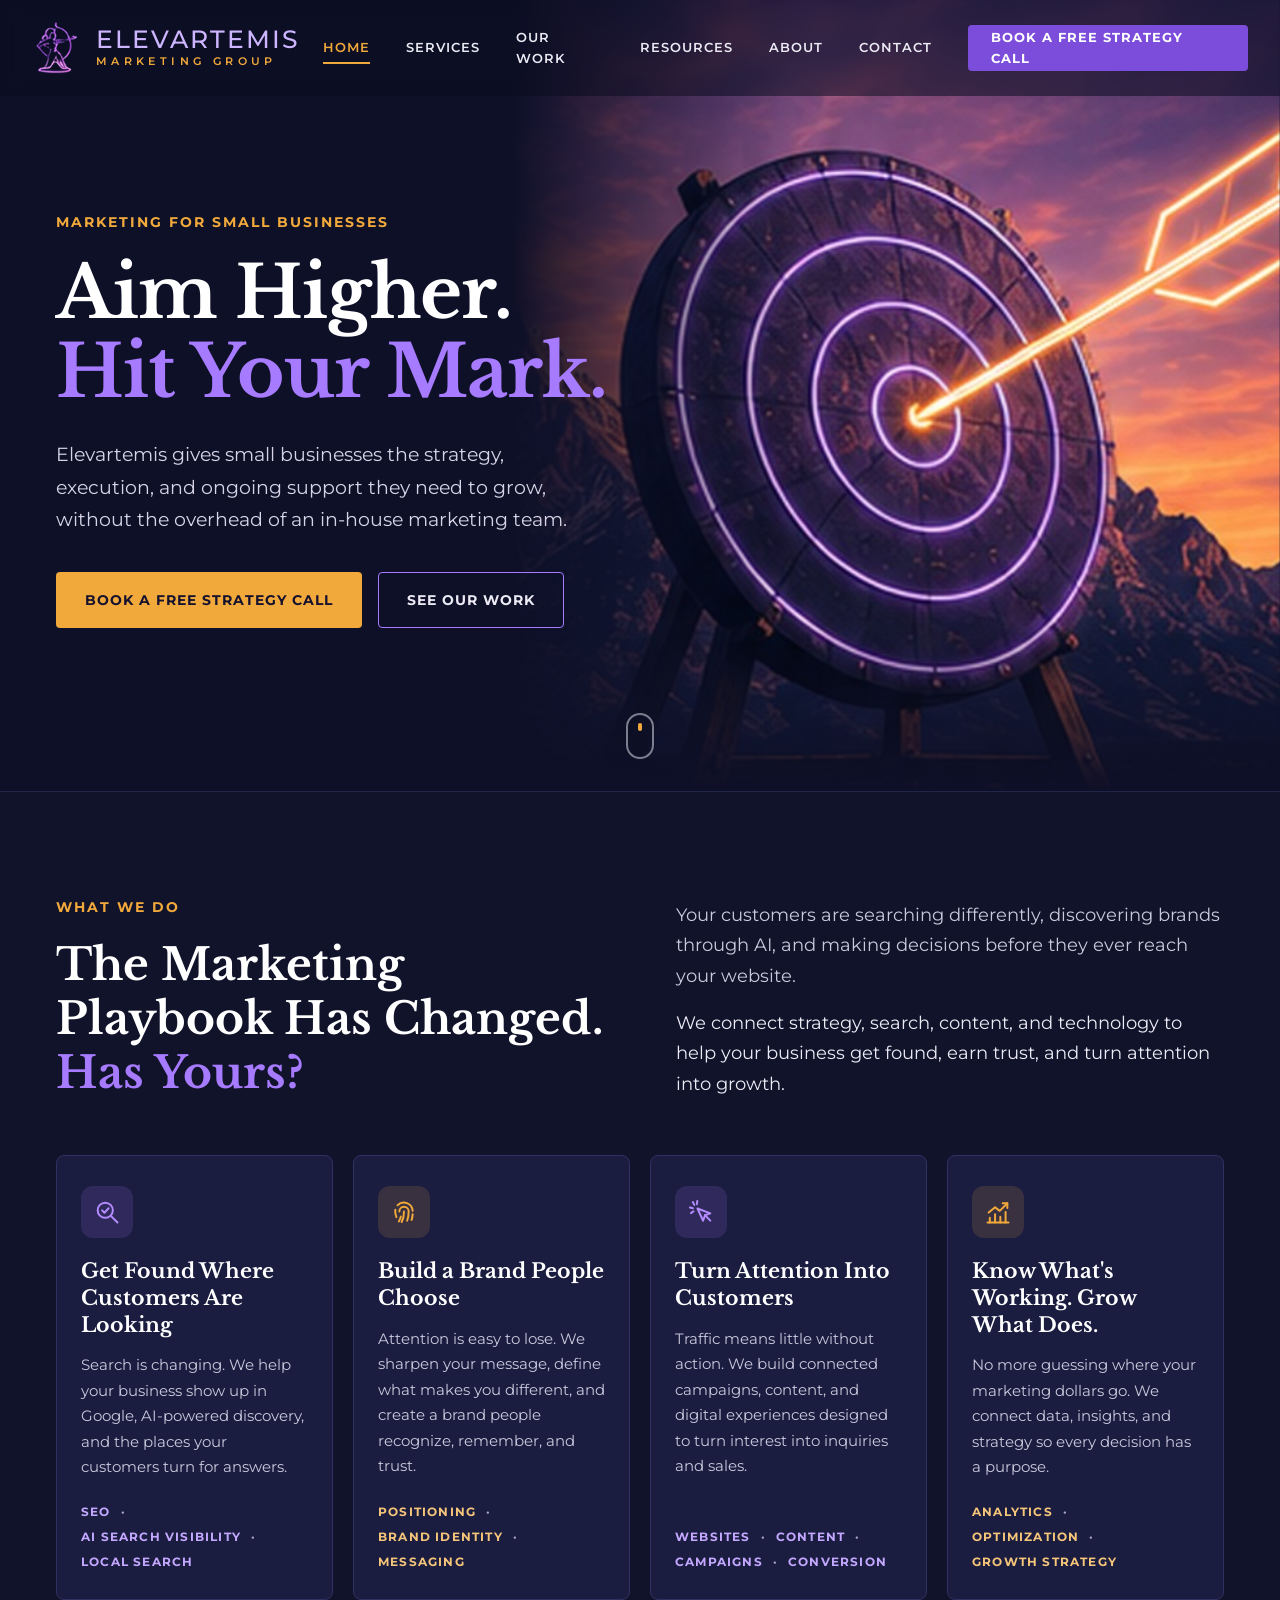
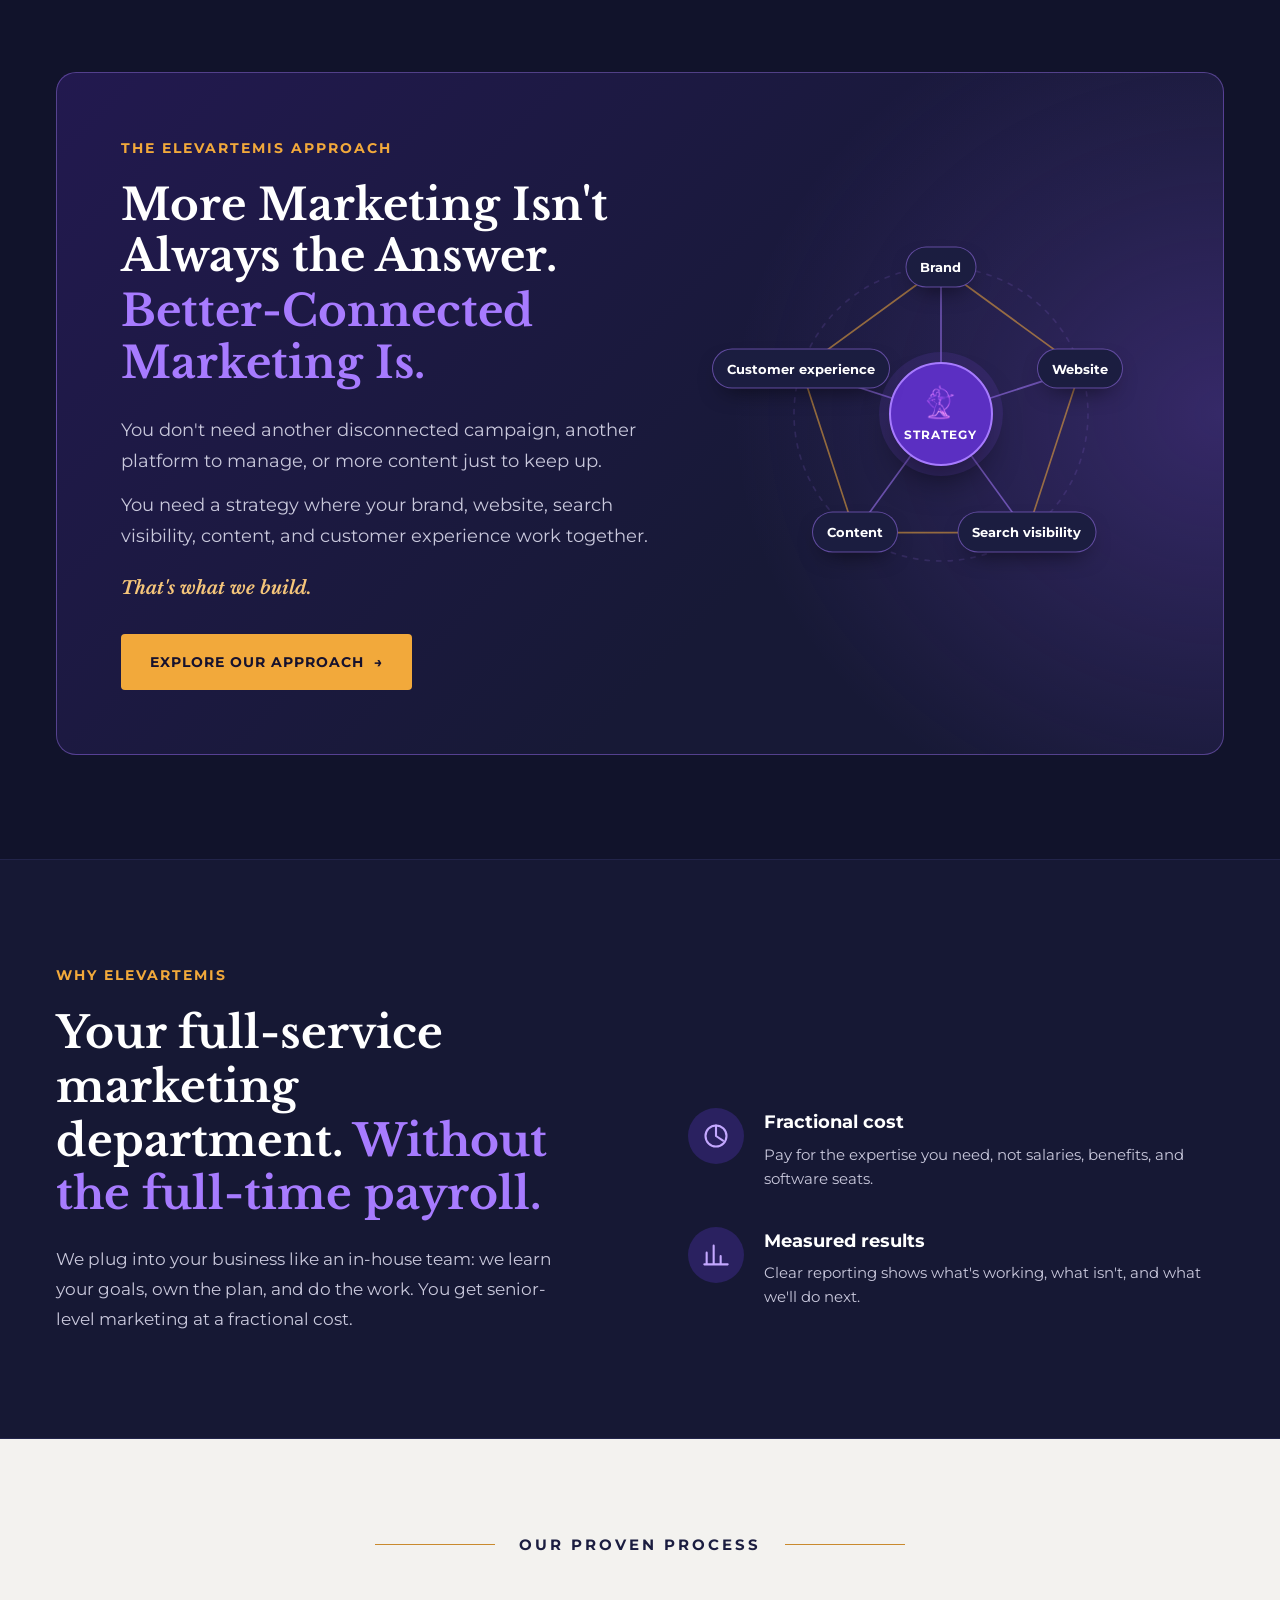
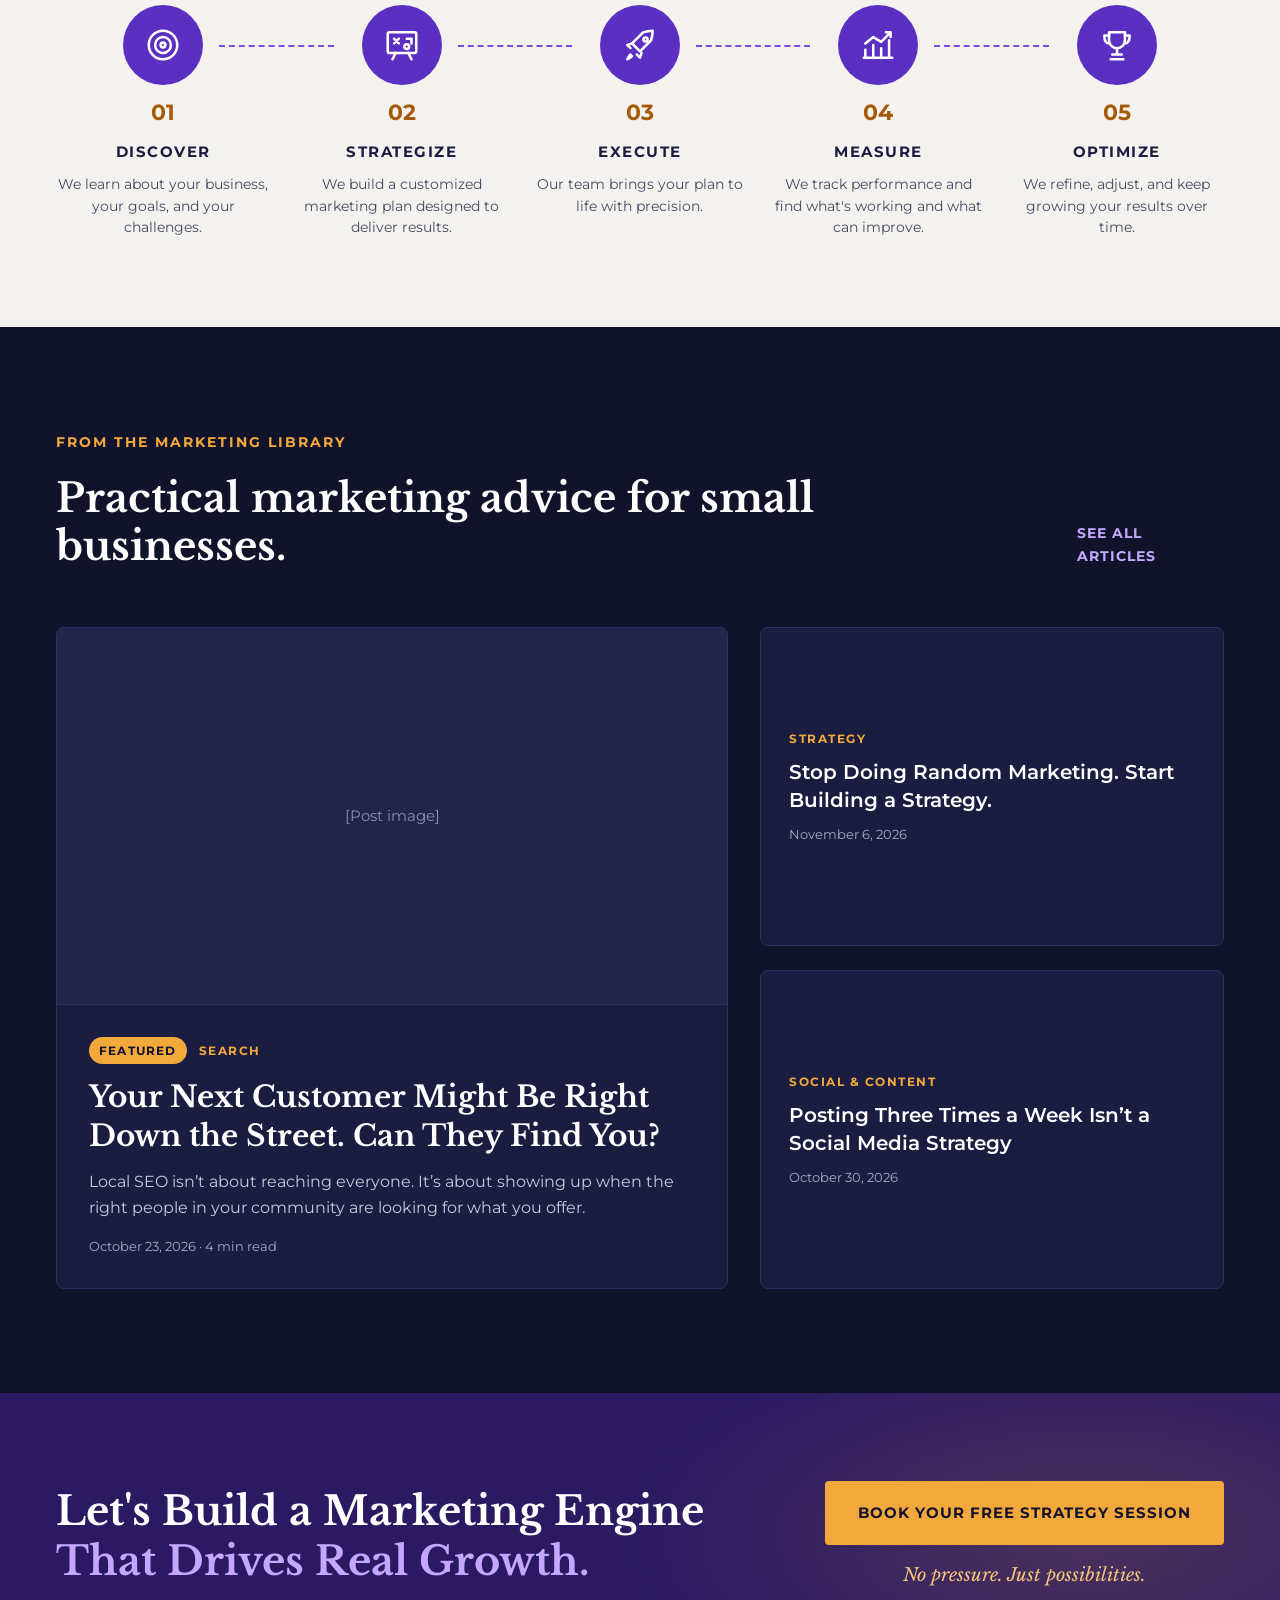
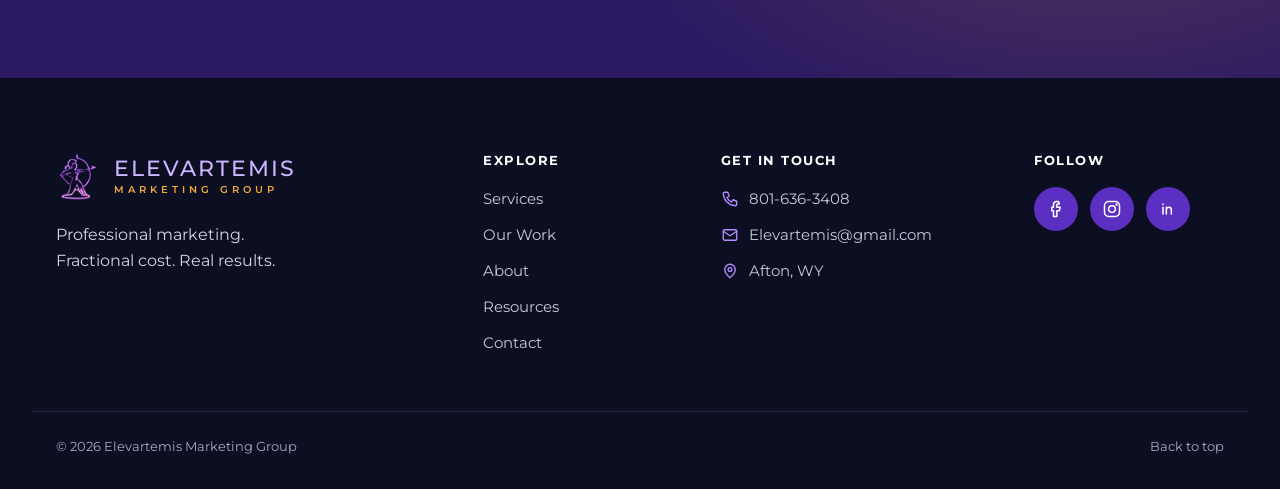
==== commit cd6b97d6: "Add articles 5-7; feature Local SEO on the home page - Article 5 (Local SEO, Oct 23), 6 (Social medi" ====
--- a/index.html
+++ b/index.html
@@ -288,20 +288,23 @@
             <p class="eyebrow">From the Marketing Library</p>
             <h2 class="section-title">Practical marketing advice for small businesses.</h2>
           </div>
-          <a href="resources.html#library" class="text-link">Browse free resources</a>
-        </div>
-        <div class="blog-grid">
-          <a href="articles/is-your-marketing-working.html" class="card post-card" data-reveal style="--d:1">
+          <a href="resources.html#library" class="text-link">See all articles</a>
+        </div>
+        <div class="blog-grid has-featured">
+          <a href="articles/local-seo-can-they-find-you.html" class="card post-card post-featured" data-reveal style="--d:1">
             <div class="media-placeholder">[Post image]</div>
-            <div class="post-body"><span class="post-cat">Measurement</span><h3>Stop Guessing: How to Know If Your Marketing Is Actually Working</h3><span class="post-date">October 16, 2026</span></div>
-          </a>
-          <a href="articles/attention-into-customers.html" class="card post-card" data-reveal style="--d:2">
-            <div class="media-placeholder">[Post image]</div>
-            <div class="post-body"><span class="post-cat">Website</span><h3>Your Marketing Is Getting Attention. But Is It Getting Customers?</h3><span class="post-date">October 9, 2026</span></div>
-          </a>
-          <a href="articles/what-makes-your-brand-worth-choosing.html" class="card post-card" data-reveal style="--d:3">
-            <div class="media-placeholder">[Post image]</div>
-            <div class="post-body"><span class="post-cat">Strategy</span><h3>When Everyone Can Create Content, What Makes Your Brand Worth Choosing?</h3><span class="post-date">October 2, 2026</span></div>
+            <div class="post-body">
+              <span class="post-cat"><span class="post-flag">Featured</span>Search</span>
+              <h3>Your Next Customer Might Be Right Down the Street. Can They Find You?</h3>
+              <p class="post-excerpt">Local SEO isn&rsquo;t about reaching everyone. It&rsquo;s about showing up when the right people in your community are looking for what you offer.</p>
+              <span class="post-date">October 23, 2026 &middot; 4 min read</span>
+            </div>
+          </a>
+          <a href="articles/marketing-strategy.html" class="card post-card post-side" data-reveal style="--d:2">
+            <div class="post-body"><span class="post-cat">Strategy</span><h3>Stop Doing Random Marketing. Start Building a Strategy.</h3><span class="post-date">November 6, 2026</span></div>
+          </a>
+          <a href="articles/social-media-strategy.html" class="card post-card post-side" data-reveal style="--d:3">
+            <div class="post-body"><span class="post-cat">Social &amp; Content</span><h3>Posting Three Times a Week Isn&rsquo;t a Social Media Strategy</h3><span class="post-date">October 30, 2026</span></div>
           </a>
         </div>
       </div>
--- a/css/styles.css
+++ b/css/styles.css
@@ -498,6 +498,15 @@
 .post-body h3 { font-size: 19px; font-weight: 600; line-height: 1.4; color: #fff; transition: color .3s; }
 .post-card:hover h3 { color: var(--lavender); }
 .post-date { font-size: 13px; color: var(--text-muted); }
+/* Featured article layout: one large card + two compact cards */
+.blog-grid.has-featured { grid-template-columns: minmax(0, 1.45fr) minmax(0, 1fr); grid-template-rows: 1fr 1fr; gap: 24px 32px; }
+.post-featured { grid-row: span 2; }
+.post-featured .post-body { padding: 32px; gap: 14px; }
+.post-featured h3 { font-family: var(--serif); font-size: clamp(24px, 2.3vw, 30px); font-weight: 700; line-height: 1.3; }
+.post-excerpt { font-size: 16px; line-height: 1.65; color: var(--text-soft); }
+.post-flag { display: inline-block; margin-right: 12px; padding: 4px 10px; border-radius: 99px; background: var(--orange); color: #16122E; letter-spacing: 1.2px; }
+.post-side .post-body { padding: 28px; justify-content: center; }
+.post-side h3 { font-size: 20px; }
 
 /* ---------- CTA ---------- */
 .cta {
@@ -601,6 +610,8 @@
   .step:not(:last-child)::after { display: none; }
   .work-grid { grid-template-columns: 1fr; }
   .blog-grid { grid-template-columns: repeat(2, minmax(0, 1fr)); }
+  .blog-grid.has-featured { grid-template-columns: 1fr; grid-template-rows: none; }
+  .post-featured { grid-row: auto; }
   .footer-grid { grid-template-columns: repeat(2, minmax(0, 1fr)); }
 }
 
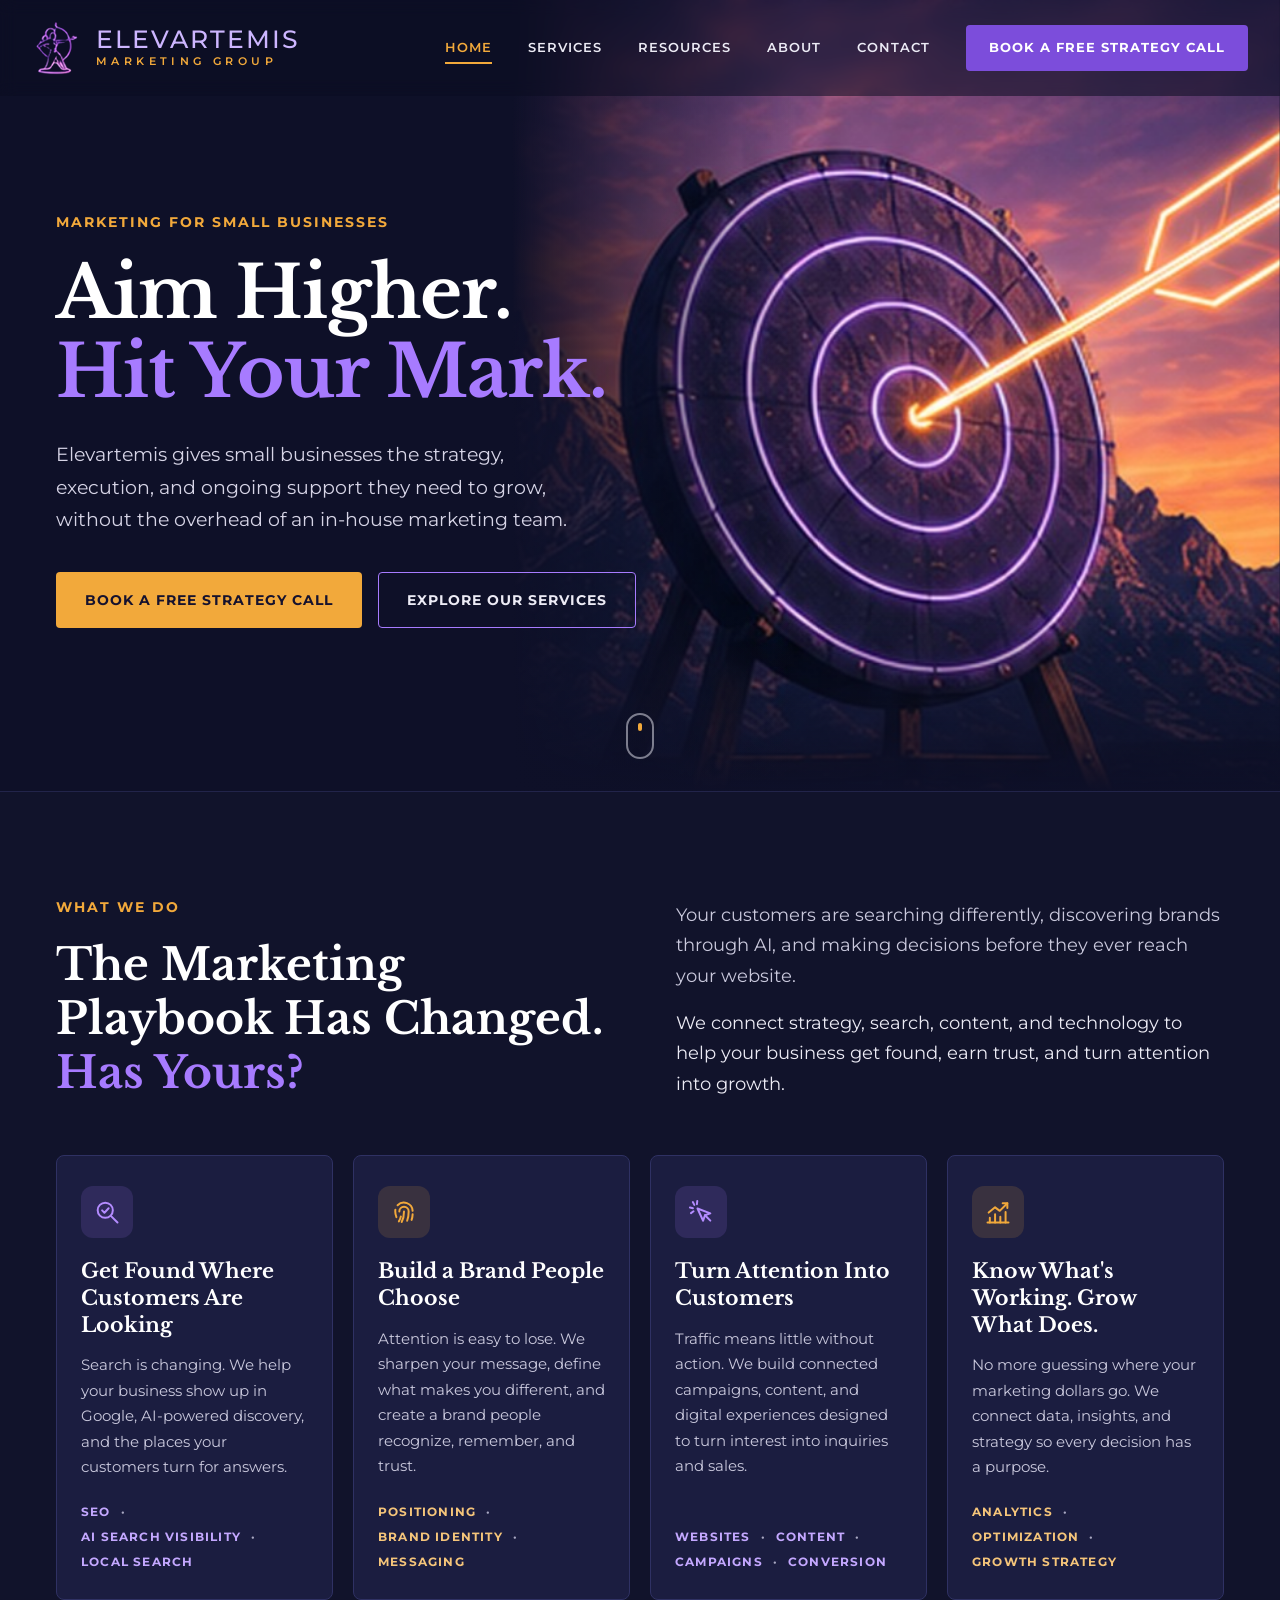
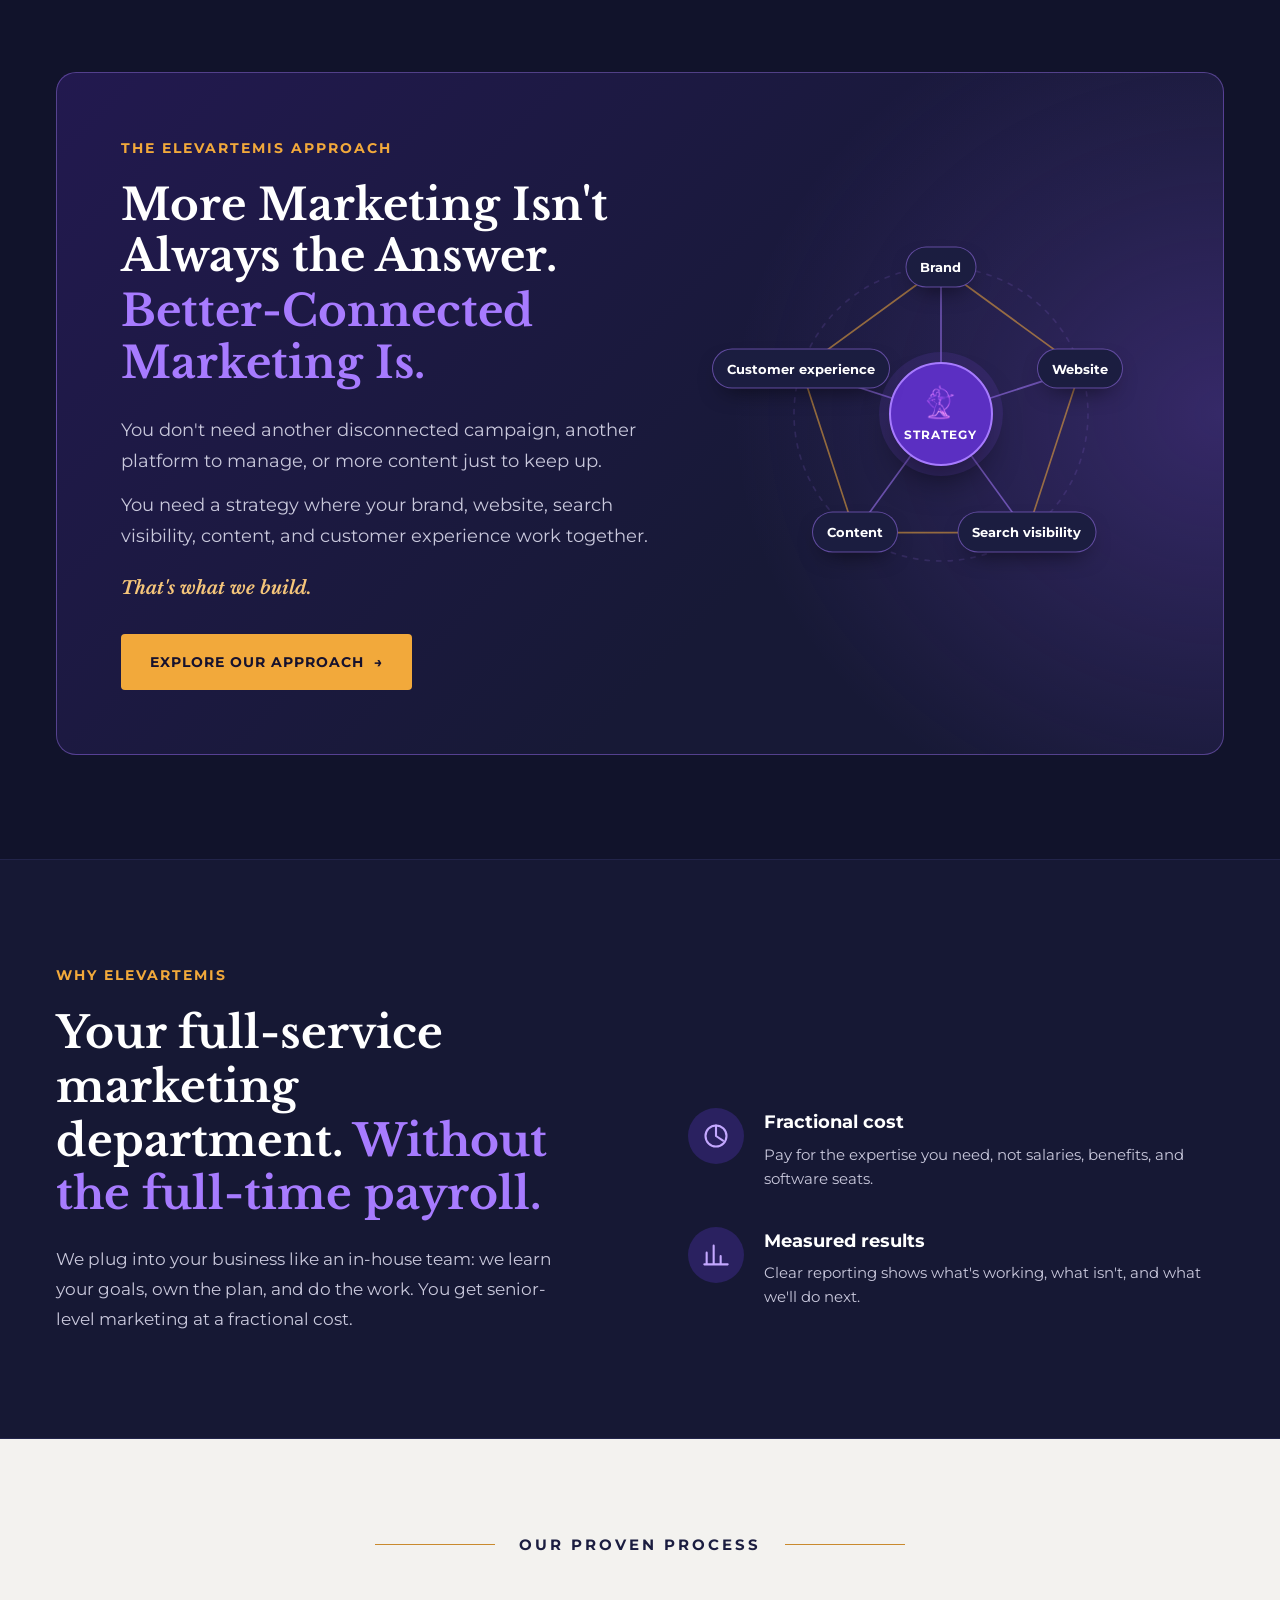
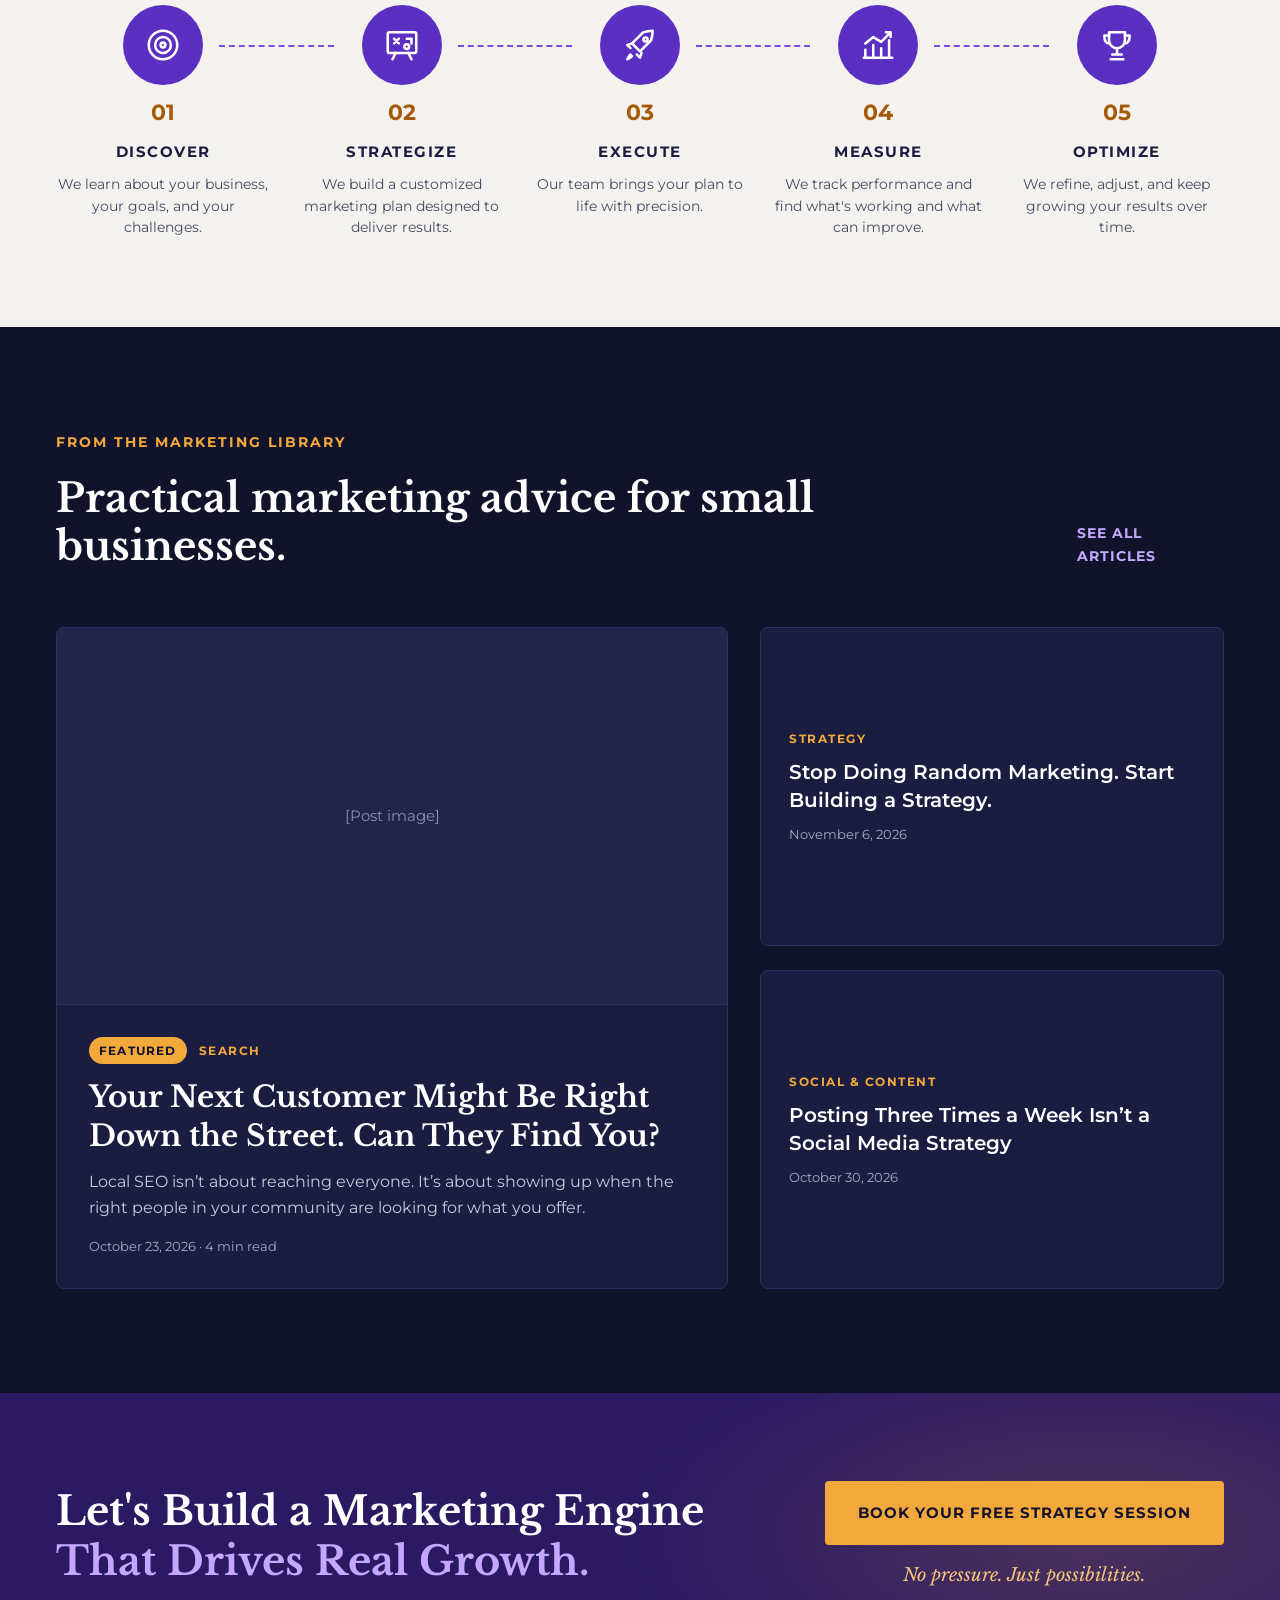
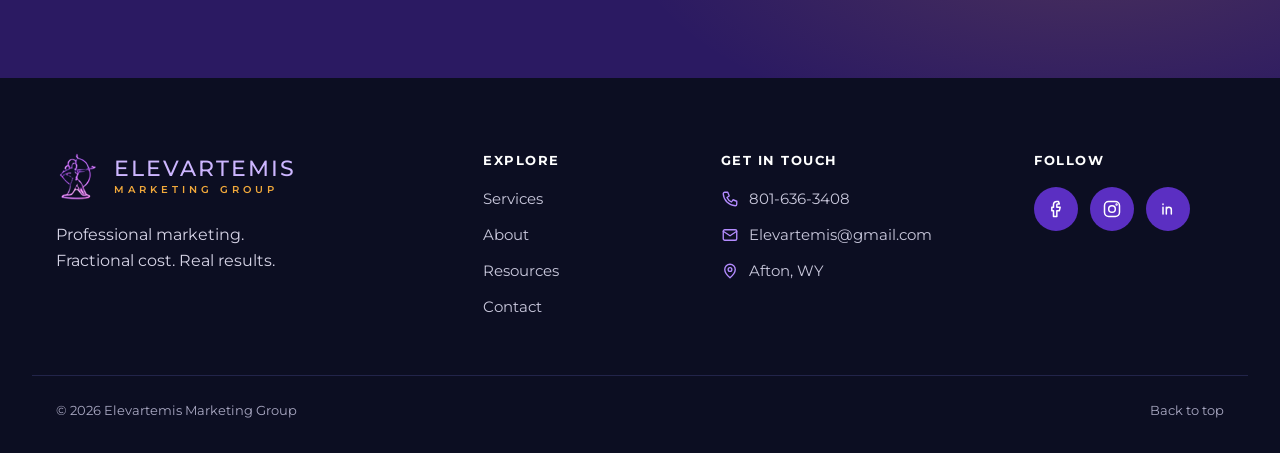
==== commit 89f966a9: "Hide Our Work page as a draft until ~May 2027 - Removes Our Work from the nav and footer on every pa" ====
--- a/index.html
+++ b/index.html
@@ -34,7 +34,6 @@
       <nav class="main-nav" id="mainNav" aria-label="Main">
         <a href="#top" class="nav-link is-active" aria-current="page">Home</a>
         <a href="services.html" class="nav-link">Services</a>
-        <a href="work.html" class="nav-link">Our Work</a>
         <a href="resources.html" class="nav-link">Resources</a>
         <a href="about.html" class="nav-link">About</a>
         <a href="contact.html" class="nav-link">Contact</a>
@@ -60,7 +59,7 @@
         <p class="hero-text hero-anim" style="--d:3">Elevartemis gives small businesses the strategy, execution, and ongoing support they need to grow, without the overhead of an in-house marketing team.</p>
         <div class="hero-actions hero-anim" style="--d:4">
           <a href="contact.html" class="btn btn-orange btn-lg">Book a free strategy call</a>
-          <a href="work.html" class="btn btn-outline btn-lg">See our work</a>
+          <a href="services.html" class="btn btn-outline btn-lg">Explore our services</a>
         </div>
       </div>
 
@@ -338,7 +337,6 @@
       <nav class="footer-col" aria-label="Footer">
         <h2 class="footer-heading">Explore</h2>
         <a href="services.html">Services</a>
-        <a href="work.html">Our Work</a>
         <a href="about.html">About</a>
         <a href="resources.html">Resources</a>
         <a href="contact.html">Contact</a>
